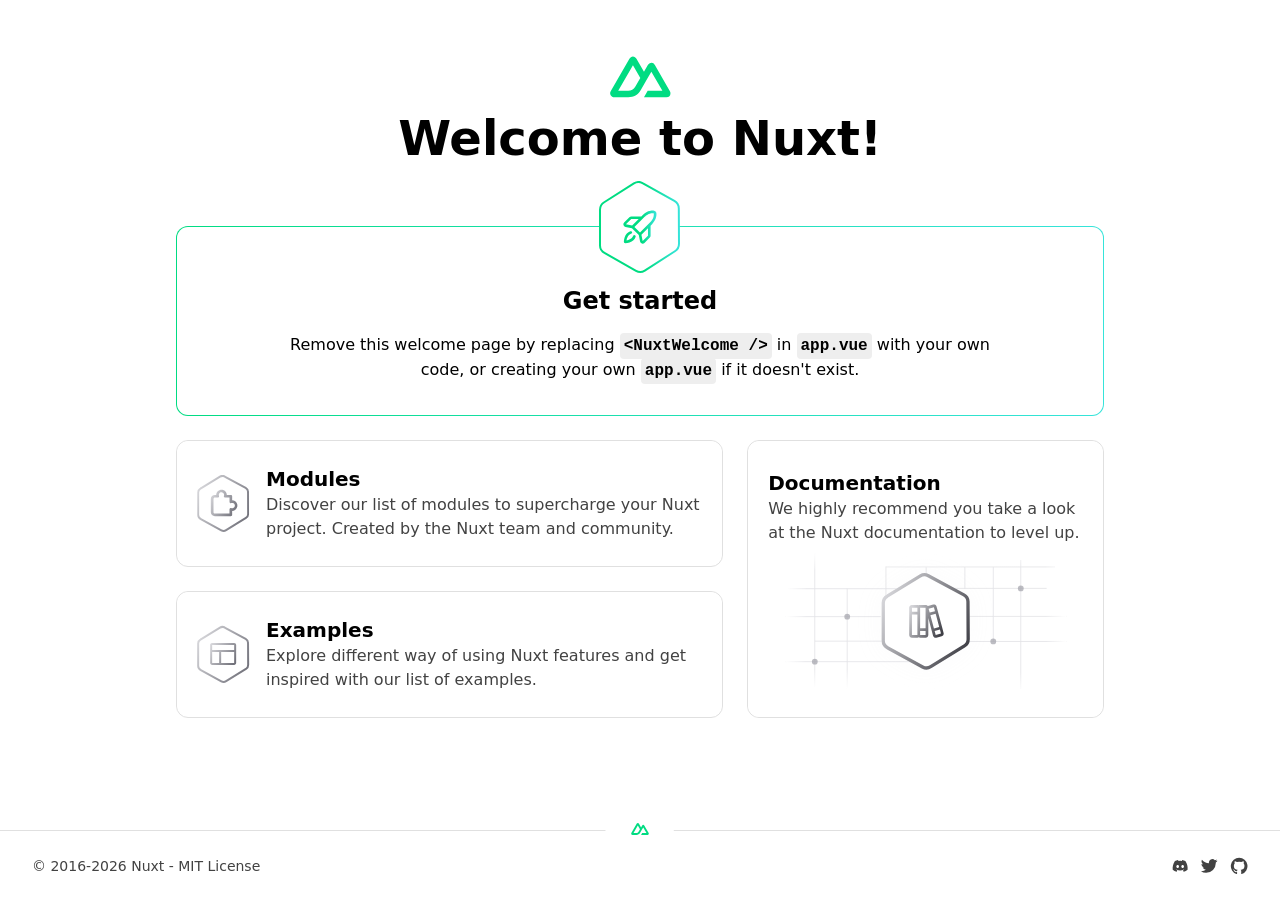
==== index.html @ ea4f560a "Deploy static site branch gh-pages" ====
<!DOCTYPE html><html><head><meta charset="utf-8">
<meta name="viewport" content="width=device-width, initial-scale=1">
<style id="nuxt-ui-colors">@layer base {
  :root {
  --ui-color-primary-50: var(--color-green-50, oklch(98.2% 0.018 155.826));
  --ui-color-primary-100: var(--color-green-100, oklch(96.2% 0.044 156.743));
  --ui-color-primary-200: var(--color-green-200, oklch(92.5% 0.084 155.995));
  --ui-color-primary-300: var(--color-green-300, oklch(87.1% 0.15 154.449));
  --ui-color-primary-400: var(--color-green-400, oklch(79.2% 0.209 151.711));
  --ui-color-primary-500: var(--color-green-500, oklch(72.3% 0.219 149.579));
  --ui-color-primary-600: var(--color-green-600, oklch(62.7% 0.194 149.214));
  --ui-color-primary-700: var(--color-green-700, oklch(52.7% 0.154 150.069));
  --ui-color-primary-800: var(--color-green-800, oklch(44.8% 0.119 151.328));
  --ui-color-primary-900: var(--color-green-900, oklch(39.3% 0.095 152.535));
  --ui-color-primary-950: var(--color-green-950, oklch(26.6% 0.065 152.934));
  --ui-color-secondary-50: var(--color-blue-50, oklch(97% 0.014 254.604));
  --ui-color-secondary-100: var(--color-blue-100, oklch(93.2% 0.032 255.585));
  --ui-color-secondary-200: var(--color-blue-200, oklch(88.2% 0.059 254.128));
  --ui-color-secondary-300: var(--color-blue-300, oklch(80.9% 0.105 251.813));
  --ui-color-secondary-400: var(--color-blue-400, oklch(70.7% 0.165 254.624));
  --ui-color-secondary-500: var(--color-blue-500, oklch(62.3% 0.214 259.815));
  --ui-color-secondary-600: var(--color-blue-600, oklch(54.6% 0.245 262.881));
  --ui-color-secondary-700: var(--color-blue-700, oklch(48.8% 0.243 264.376));
  --ui-color-secondary-800: var(--color-blue-800, oklch(42.4% 0.199 265.638));
  --ui-color-secondary-900: var(--color-blue-900, oklch(37.9% 0.146 265.522));
  --ui-color-secondary-950: var(--color-blue-950, oklch(28.2% 0.091 267.935));
  --ui-color-success-50: var(--color-green-50, oklch(98.2% 0.018 155.826));
  --ui-color-success-100: var(--color-green-100, oklch(96.2% 0.044 156.743));
  --ui-color-success-200: var(--color-green-200, oklch(92.5% 0.084 155.995));
  --ui-color-success-300: var(--color-green-300, oklch(87.1% 0.15 154.449));
  --ui-color-success-400: var(--color-green-400, oklch(79.2% 0.209 151.711));
  --ui-color-success-500: var(--color-green-500, oklch(72.3% 0.219 149.579));
  --ui-color-success-600: var(--color-green-600, oklch(62.7% 0.194 149.214));
  --ui-color-success-700: var(--color-green-700, oklch(52.7% 0.154 150.069));
  --ui-color-success-800: var(--color-green-800, oklch(44.8% 0.119 151.328));
  --ui-color-success-900: var(--color-green-900, oklch(39.3% 0.095 152.535));
  --ui-color-success-950: var(--color-green-950, oklch(26.6% 0.065 152.934));
  --ui-color-info-50: var(--color-blue-50, oklch(97% 0.014 254.604));
  --ui-color-info-100: var(--color-blue-100, oklch(93.2% 0.032 255.585));
  --ui-color-info-200: var(--color-blue-200, oklch(88.2% 0.059 254.128));
  --ui-color-info-300: var(--color-blue-300, oklch(80.9% 0.105 251.813));
  --ui-color-info-400: var(--color-blue-400, oklch(70.7% 0.165 254.624));
  --ui-color-info-500: var(--color-blue-500, oklch(62.3% 0.214 259.815));
  --ui-color-info-600: var(--color-blue-600, oklch(54.6% 0.245 262.881));
  --ui-color-info-700: var(--color-blue-700, oklch(48.8% 0.243 264.376));
  --ui-color-info-800: var(--color-blue-800, oklch(42.4% 0.199 265.638));
  --ui-color-info-900: var(--color-blue-900, oklch(37.9% 0.146 265.522));
  --ui-color-info-950: var(--color-blue-950, oklch(28.2% 0.091 267.935));
  --ui-color-warning-50: var(--color-yellow-50, oklch(98.7% 0.026 102.212));
  --ui-color-warning-100: var(--color-yellow-100, oklch(97.3% 0.071 103.193));
  --ui-color-warning-200: var(--color-yellow-200, oklch(94.5% 0.129 101.54));
  --ui-color-warning-300: var(--color-yellow-300, oklch(90.5% 0.182 98.111));
  --ui-color-warning-400: var(--color-yellow-400, oklch(85.2% 0.199 91.936));
  --ui-color-warning-500: var(--color-yellow-500, oklch(79.5% 0.184 86.047));
  --ui-color-warning-600: var(--color-yellow-600, oklch(68.1% 0.162 75.834));
  --ui-color-warning-700: var(--color-yellow-700, oklch(55.4% 0.135 66.442));
  --ui-color-warning-800: var(--color-yellow-800, oklch(47.6% 0.114 61.907));
  --ui-color-warning-900: var(--color-yellow-900, oklch(42.1% 0.095 57.708));
  --ui-color-warning-950: var(--color-yellow-950, oklch(28.6% 0.066 53.813));
  --ui-color-error-50: var(--color-red-50, oklch(97.1% 0.013 17.38));
  --ui-color-error-100: var(--color-red-100, oklch(93.6% 0.032 17.717));
  --ui-color-error-200: var(--color-red-200, oklch(88.5% 0.062 18.334));
  --ui-color-error-300: var(--color-red-300, oklch(80.8% 0.114 19.571));
  --ui-color-error-400: var(--color-red-400, oklch(70.4% 0.191 22.216));
  --ui-color-error-500: var(--color-red-500, oklch(63.7% 0.237 25.331));
  --ui-color-error-600: var(--color-red-600, oklch(57.7% 0.245 27.325));
  --ui-color-error-700: var(--color-red-700, oklch(50.5% 0.213 27.518));
  --ui-color-error-800: var(--color-red-800, oklch(44.4% 0.177 26.899));
  --ui-color-error-900: var(--color-red-900, oklch(39.6% 0.141 25.723));
  --ui-color-error-950: var(--color-red-950, oklch(25.8% 0.092 26.042));
  --ui-color-neutral-50: var(--color-slate-50, oklch(98.4% 0.003 247.858));
  --ui-color-neutral-100: var(--color-slate-100, oklch(96.8% 0.007 247.896));
  --ui-color-neutral-200: var(--color-slate-200, oklch(92.9% 0.013 255.508));
  --ui-color-neutral-300: var(--color-slate-300, oklch(86.9% 0.022 252.894));
  --ui-color-neutral-400: var(--color-slate-400, oklch(70.4% 0.04 256.788));
  --ui-color-neutral-500: var(--color-slate-500, oklch(55.4% 0.046 257.417));
  --ui-color-neutral-600: var(--color-slate-600, oklch(44.6% 0.043 257.281));
  --ui-color-neutral-700: var(--color-slate-700, oklch(37.2% 0.044 257.287));
  --ui-color-neutral-800: var(--color-slate-800, oklch(27.9% 0.041 260.031));
  --ui-color-neutral-900: var(--color-slate-900, oklch(20.8% 0.042 265.755));
  --ui-color-neutral-950: var(--color-slate-950, oklch(12.9% 0.042 264.695));
  }
  :root, .light {
  --ui-primary: var(--ui-color-primary-500);
  --ui-secondary: var(--ui-color-secondary-500);
  --ui-success: var(--ui-color-success-500);
  --ui-info: var(--ui-color-info-500);
  --ui-warning: var(--ui-color-warning-500);
  --ui-error: var(--ui-color-error-500);
  }
  .dark {
  --ui-primary: var(--ui-color-primary-400);
  --ui-secondary: var(--ui-color-secondary-400);
  --ui-success: var(--ui-color-success-400);
  --ui-info: var(--ui-color-info-400);
  --ui-warning: var(--ui-color-warning-400);
  --ui-error: var(--ui-color-error-400);
  }
}</style>
<title>Welcome to Nuxt!</title>
<style>@property --gradient-angle{syntax:"<angle>";inherits:false;initial-value:180deg}@keyframes gradient-rotate{0%{--gradient-angle:0deg}to{--gradient-angle:360deg}}*,:after,:before{border-color:var(--un-default-border-color,#e5e7eb);border-style:solid;border-width:0;box-sizing:border-box}:after,:before{--un-content:""}html{line-height:1.5;-webkit-text-size-adjust:100%;font-family:ui-sans-serif,system-ui,sans-serif,Apple Color Emoji,Segoe UI Emoji,Segoe UI Symbol,Noto Color Emoji;font-feature-settings:normal;font-variation-settings:normal;-moz-tab-size:4;tab-size:4;-webkit-tap-highlight-color:transparent}body{line-height:inherit;margin:0}h1,h2,h3{font-size:inherit;font-weight:inherit}a{color:inherit;text-decoration:inherit}h1,h2,h3,p,ul{margin:0}ul{list-style:none;padding:0}img,svg{display:block;vertical-align:middle}img{height:auto;max-width:100%}*,:after,:before{--un-rotate:0;--un-rotate-x:0;--un-rotate-y:0;--un-rotate-z:0;--un-scale-x:1;--un-scale-y:1;--un-scale-z:1;--un-skew-x:0;--un-skew-y:0;--un-translate-x:0;--un-translate-y:0;--un-translate-z:0;--un-pan-x: ;--un-pan-y: ;--un-pinch-zoom: ;--un-scroll-snap-strictness:proximity;--un-ordinal: ;--un-slashed-zero: ;--un-numeric-figure: ;--un-numeric-spacing: ;--un-numeric-fraction: ;--un-border-spacing-x:0;--un-border-spacing-y:0;--un-ring-offset-shadow:0 0 transparent;--un-ring-shadow:0 0 transparent;--un-shadow-inset: ;--un-shadow:0 0 transparent;--un-ring-inset: ;--un-ring-offset-width:0px;--un-ring-offset-color:#fff;--un-ring-width:0px;--un-ring-color:rgba(147,197,253,.5);--un-blur: ;--un-brightness: ;--un-contrast: ;--un-drop-shadow: ;--un-grayscale: ;--un-hue-rotate: ;--un-invert: ;--un-saturate: ;--un-sepia: ;--un-backdrop-blur: ;--un-backdrop-brightness: ;--un-backdrop-contrast: ;--un-backdrop-grayscale: ;--un-backdrop-hue-rotate: ;--un-backdrop-invert: ;--un-backdrop-opacity: ;--un-backdrop-saturate: ;--un-backdrop-sepia: }</style>
<style>@media (prefers-color-scheme:light){.get-started-gradient-border[data-v-b7a98a75]{background:linear-gradient(90deg,#fff,#fff),linear-gradient(90deg,#00dc82,#1de0b1,#36e4da)}.gradient-border-modules[data-v-b7a98a75]{background:linear-gradient(var(--gradient-angle),#f7d14c,rgba(247,209,76,.6),hsla(0,0%,100%,.8),#f7d14c)}.gradient-border-examples[data-v-b7a98a75]{background:linear-gradient(var(--gradient-angle),#8deaff,rgba(141,234,255,.6),hsla(0,0%,100%,.8),#8deaff)}.gradient-border-documentation[data-v-b7a98a75]{background:linear-gradient(var(--gradient-angle),#00dc82,rgba(0,220,130,.6),hsla(0,0%,100%,.8),#00dc82)}}@media (prefers-color-scheme:dark){.get-started-gradient-border[data-v-b7a98a75]{background:linear-gradient(90deg,#18181b,#18181b),linear-gradient(90deg,#00dc82,#1de0b1,#36e4da)}.gradient-border-modules[data-v-b7a98a75]{background:linear-gradient(var(--gradient-angle),#f7d14c,#a38108,hsla(0,0%,100%,.3),#a38108)}.gradient-border-examples[data-v-b7a98a75]{background:linear-gradient(var(--gradient-angle),#8deaff,#008aa9,hsla(0,0%,100%,.3),#008aa9)}.gradient-border-documentation[data-v-b7a98a75]{background:linear-gradient(var(--gradient-angle),#00dc82,#003f25,hsla(0,0%,100%,.2),#003f25)}}.get-started-gradient-border[data-v-b7a98a75]{background-clip:padding-box,border-box;background-origin:padding-box,border-box;border-color:transparent;border-radius:12px;border-width:1px}.get-started-gradient-border[data-v-b7a98a75]:hover>:is(.get-started-gradient-left,.get-started-gradient-right){opacity:.2}.get-started-gradient-left[data-v-b7a98a75],.get-started-gradient-right[data-v-b7a98a75]{opacity:0}.gradient-border[data-v-b7a98a75]{border-radius:12px;left:0;opacity:0;position:absolute;top:0;transform:translate(-1px,-1px);width:calc(100% + 2px);z-index:-1}.gradient-border-rect[data-v-b7a98a75]{height:calc(100% + 2px)}@media (min-width:1024px){.gradient-border-rect[data-v-b7a98a75]{height:calc(100% + 1px)}}.gradient-border-square[data-v-b7a98a75]{height:calc(100% + 2px)}.modules-gradient-right[data-v-b7a98a75]{opacity:0}.documentation-container:hover>.gradient-border[data-v-b7a98a75],.examples-container:hover>.gradient-border[data-v-b7a98a75],.modules-container:hover>.gradient-border[data-v-b7a98a75]{animation:gradient-rotate 5s linear 0s infinite reverse;opacity:1;transition:all .3s linear}.examples-container:hover>.examples-gradient-right[data-v-b7a98a75],.modules-container:hover>.modules-gradient-right[data-v-b7a98a75]{opacity:.2}.examples-gradient-right[data-v-b7a98a75]{opacity:0}.documentation-image-color-dark[data-v-b7a98a75],.documentation-image-color-light[data-v-b7a98a75],.examples-image-color-dark[data-v-b7a98a75],.examples-image-color-light[data-v-b7a98a75],.modules-image-color-dark[data-v-b7a98a75],.modules-image-color-light[data-v-b7a98a75]{display:none}@media (prefers-color-scheme:light){.modules-image-light[data-v-b7a98a75]{display:block}.modules-container:hover>a>.modules-image-light[data-v-b7a98a75],.modules-image-dark[data-v-b7a98a75]{display:none}.examples-image-light[data-v-b7a98a75],.modules-container:hover>a>.modules-image-color-light[data-v-b7a98a75]{display:block}.examples-container:hover>a>.examples-image-light[data-v-b7a98a75],.examples-image-dark[data-v-b7a98a75]{display:none}.documentation-image-light[data-v-b7a98a75],.examples-container:hover>a>.examples-image-color-light[data-v-b7a98a75]{display:block}.documentation-container:hover>a>div>.documentation-image-light[data-v-b7a98a75],.documentation-image-dark[data-v-b7a98a75]{display:none}.documentation-container:hover>a>div>.documentation-image-color-light[data-v-b7a98a75]{display:block}}@media (prefers-color-scheme:dark){.modules-image-dark[data-v-b7a98a75]{display:block}.modules-image-light[data-v-b7a98a75]{display:none}.modules-container:hover>a>.modules-image-color-dark[data-v-b7a98a75]{display:block}.modules-container:hover>a>.modules-image-dark[data-v-b7a98a75]{display:none}.examples-image-dark[data-v-b7a98a75]{display:block}.examples-image-light[data-v-b7a98a75]{display:none}.examples-container:hover>a>.examples-image-color-dark[data-v-b7a98a75]{display:block}.examples-container:hover>a>.examples-image-dark[data-v-b7a98a75]{display:none}.documentation-image-dark[data-v-b7a98a75]{display:block}.documentation-image-light[data-v-b7a98a75]{display:none}.documentation-container:hover>a>div>.documentation-image-color-dark[data-v-b7a98a75]{display:block}.documentation-container:hover>a>div>.documentation-image-dark[data-v-b7a98a75]{display:none}}.sr-only[data-v-b7a98a75]{height:1px;margin:-1px;overflow:hidden;padding:0;width:1px;clip:rect(0,0,0,0);border-width:0;white-space:nowrap}.absolute[data-v-b7a98a75],.sr-only[data-v-b7a98a75]{position:absolute}.relative[data-v-b7a98a75]{position:relative}.inset-x-0[data-v-b7a98a75]{left:0;right:0}.inset-y-0[data-v-b7a98a75]{bottom:0;top:0}.-top-\[58px\][data-v-b7a98a75]{top:-58px}.-top-3[data-v-b7a98a75]{top:-.75rem}.left-0[data-v-b7a98a75]{left:0}.right-0[data-v-b7a98a75]{right:0}.z-1[data-v-b7a98a75]{z-index:1}.z-10[data-v-b7a98a75]{z-index:10}.order-last[data-v-b7a98a75]{order:9999}.grid[data-v-b7a98a75]{display:grid}.col-span-2[data-v-b7a98a75]{grid-column:span 2/span 2}.row-span-2[data-v-b7a98a75]{grid-row:span 2/span 2}.grid-cols-2[data-v-b7a98a75]{grid-template-columns:repeat(2,minmax(0,1fr))}.mx-auto[data-v-b7a98a75]{margin-left:auto;margin-right:auto}.mb-2[data-v-b7a98a75]{margin-bottom:.5rem}.hidden[data-v-b7a98a75]{display:none}.h-\[70px\][data-v-b7a98a75]{height:70px}.h-32[data-v-b7a98a75]{height:8rem}.max-w-\[960px\][data-v-b7a98a75]{max-width:960px}.min-h-screen[data-v-b7a98a75]{min-height:100vh}.w-\[20\%\][data-v-b7a98a75]{width:20%}.w-full[data-v-b7a98a75]{width:100%}.flex[data-v-b7a98a75]{display:flex}.flex-1[data-v-b7a98a75]{flex:1 1 0%}.flex-col[data-v-b7a98a75]{flex-direction:column}.flex-col-reverse[data-v-b7a98a75]{flex-direction:column-reverse}.place-content-center[data-v-b7a98a75]{place-content:center}.items-center[data-v-b7a98a75]{align-items:center}.justify-end[data-v-b7a98a75]{justify-content:flex-end}.justify-center[data-v-b7a98a75]{justify-content:center}.gap-3[data-v-b7a98a75]{gap:.75rem}.gap-6[data-v-b7a98a75]{gap:1.5rem}.gap-x-4[data-v-b7a98a75]{-moz-column-gap:1rem;column-gap:1rem}.gap-y-16[data-v-b7a98a75]{row-gap:4rem}.gap-y-2[data-v-b7a98a75]{row-gap:.5rem}.gap-y-4[data-v-b7a98a75]{row-gap:1rem}.border[data-v-b7a98a75]{border-width:1px}.border-t[data-v-b7a98a75]{border-top-width:1px}.border-gray-200[data-v-b7a98a75]{--un-border-opacity:1;border-color:rgb(224 224 224/var(--un-border-opacity))}.hover\:border-transparent[data-v-b7a98a75]:hover{border-color:transparent}.rounded[data-v-b7a98a75]{border-radius:.25rem}.rounded-xl[data-v-b7a98a75]{border-radius:.75rem}.bg-gray-100[data-v-b7a98a75]{--un-bg-opacity:1;background-color:rgb(238 238 238/var(--un-bg-opacity))}.bg-white[data-v-b7a98a75]{--un-bg-opacity:1;background-color:rgb(255 255 255/var(--un-bg-opacity))}.from-blue-400[data-v-b7a98a75]{--un-gradient-from-position:0%;--un-gradient-from:rgb(96 165 250/var(--un-from-opacity,1)) var(--un-gradient-from-position);--un-gradient-to-position:100%;--un-gradient-to:rgba(96,165,250,0) var(--un-gradient-to-position);--un-gradient-stops:var(--un-gradient-from),var(--un-gradient-to)}.from-green-400[data-v-b7a98a75]{--un-gradient-from-position:0%;--un-gradient-from:rgb(55 233 144/var(--un-from-opacity,1)) var(--un-gradient-from-position);--un-gradient-to-position:100%;--un-gradient-to:rgba(55,233,144,0) var(--un-gradient-to-position);--un-gradient-stops:var(--un-gradient-from),var(--un-gradient-to)}.from-yellow-400[data-v-b7a98a75]{--un-gradient-from-position:0%;--un-gradient-from:rgb(250 204 21/var(--un-from-opacity,1)) var(--un-gradient-from-position);--un-gradient-to-position:100%;--un-gradient-to:rgba(250,204,21,0) var(--un-gradient-to-position);--un-gradient-stops:var(--un-gradient-from),var(--un-gradient-to)}.to-transparent[data-v-b7a98a75]{--un-gradient-to-position:100%;--un-gradient-to:transparent var(--un-gradient-to-position)}.bg-gradient-to-l[data-v-b7a98a75]{--un-gradient-shape:to left in oklch;--un-gradient:var(--un-gradient-shape),var(--un-gradient-stops)}.bg-gradient-to-l[data-v-b7a98a75],.bg-gradient-to-r[data-v-b7a98a75]{background-image:linear-gradient(var(--un-gradient))}.bg-gradient-to-r[data-v-b7a98a75]{--un-gradient-shape:to right in oklch;--un-gradient:var(--un-gradient-shape),var(--un-gradient-stops)}.p-1[data-v-b7a98a75]{padding:.25rem}.px-4[data-v-b7a98a75]{padding-left:1rem;padding-right:1rem}.px-5[data-v-b7a98a75]{padding-left:1.25rem;padding-right:1.25rem}.py-14[data-v-b7a98a75]{padding-bottom:3.5rem;padding-top:3.5rem}.py-6[data-v-b7a98a75]{padding-top:1.5rem}.pb-6[data-v-b7a98a75],.py-6[data-v-b7a98a75]{padding-bottom:1.5rem}.pt-\[58px\][data-v-b7a98a75]{padding-top:58px}.text-center[data-v-b7a98a75]{text-align:center}.text-2xl[data-v-b7a98a75]{font-size:1.5rem;line-height:2rem}.text-4xl[data-v-b7a98a75]{font-size:2.25rem;line-height:2.5rem}.text-sm[data-v-b7a98a75]{font-size:.875rem;line-height:1.25rem}.text-xl[data-v-b7a98a75]{font-size:1.25rem;line-height:1.75rem}.text-black[data-v-b7a98a75]{--un-text-opacity:1;color:rgb(0 0 0/var(--un-text-opacity))}.text-gray-700[data-v-b7a98a75]{--un-text-opacity:1;color:rgb(66 66 66/var(--un-text-opacity))}.hover\:text-black[data-v-b7a98a75]:hover{--un-text-opacity:1;color:rgb(0 0 0/var(--un-text-opacity))}.font-bold[data-v-b7a98a75]{font-weight:700}.font-semibold[data-v-b7a98a75]{font-weight:600}.font-mono[data-v-b7a98a75]{font-family:ui-monospace,SFMono-Regular,Menlo,Monaco,Consolas,Liberation Mono,Courier New,monospace}.antialiased[data-v-b7a98a75]{-webkit-font-smoothing:antialiased;-moz-osx-font-smoothing:grayscale}.focus-visible\:ring-2[data-v-b7a98a75]:focus-visible{--un-ring-width:2px;--un-ring-offset-shadow:var(--un-ring-inset) 0 0 0 var(--un-ring-offset-width) var(--un-ring-offset-color);--un-ring-shadow:var(--un-ring-inset) 0 0 0 calc(var(--un-ring-width) + var(--un-ring-offset-width)) var(--un-ring-color);box-shadow:var(--un-ring-offset-shadow),var(--un-ring-shadow),var(--un-shadow)}.transition-opacity[data-v-b7a98a75]{transition-duration:.15s;transition-property:opacity;transition-timing-function:cubic-bezier(.4,0,.2,1)}.duration-300[data-v-b7a98a75]{transition-duration:.3s}@media (prefers-color-scheme:dark){.dark\:block[data-v-b7a98a75]{display:block}.dark\:hidden[data-v-b7a98a75]{display:none}.dark\:border-gray-900[data-v-b7a98a75]{--un-border-opacity:1;border-color:rgb(24 24 27/var(--un-border-opacity))}.dark\:border-transparent[data-v-b7a98a75]{border-color:transparent}.dark\:border-none[data-v-b7a98a75]{border-style:none}.dark\:bg-black[data-v-b7a98a75]{--un-bg-opacity:1;background-color:rgb(0 0 0/var(--un-bg-opacity))}.dark\:bg-gray-900[data-v-b7a98a75]{--un-bg-opacity:1;background-color:rgb(24 24 27/var(--un-bg-opacity))}.dark\:bg-white\/10[data-v-b7a98a75]{background-color:#ffffff1a}.dark\:text-gray-300[data-v-b7a98a75]{--un-text-opacity:1;color:rgb(189 189 189/var(--un-text-opacity))}.dark\:hover\:text-white[data-v-b7a98a75]:hover,.dark\:text-white[data-v-b7a98a75]{--un-text-opacity:1;color:rgb(255 255 255/var(--un-text-opacity))}}@media (min-width:640px){.sm\:col-span-1[data-v-b7a98a75]{grid-column:span 1/span 1}.sm\:h-34[data-v-b7a98a75]{height:8.5rem}.sm\:min-h-\[220px\][data-v-b7a98a75]{min-height:220px}.sm\:flex-row[data-v-b7a98a75]{flex-direction:row}.sm\:justify-between[data-v-b7a98a75]{justify-content:space-between}.sm\:px-28[data-v-b7a98a75]{padding-left:7rem;padding-right:7rem}.sm\:px-6[data-v-b7a98a75]{padding-left:1.5rem;padding-right:1.5rem}.sm\:text-5xl[data-v-b7a98a75]{font-size:3rem;line-height:1}.sm\:text-base[data-v-b7a98a75]{font-size:1rem;line-height:1.5rem}}@media (min-width:768px){.md\:min-h-\[180px\][data-v-b7a98a75]{min-height:180px}}@media (min-width:1024px){.lg\:order-none[data-v-b7a98a75]{order:0}.lg\:col-span-10[data-v-b7a98a75]{grid-column:span 10/span 10}.lg\:col-span-4[data-v-b7a98a75]{grid-column:span 4/span 4}.lg\:col-span-6[data-v-b7a98a75]{grid-column:span 6/span 6}.lg\:grid-cols-10[data-v-b7a98a75]{grid-template-columns:repeat(10,minmax(0,1fr))}.lg\:min-h-min[data-v-b7a98a75]{min-height:-moz-min-content;min-height:min-content}.lg\:flex-col[data-v-b7a98a75]{flex-direction:column}.lg\:px-8[data-v-b7a98a75]{padding-left:2rem;padding-right:2rem}.lg\:py-7[data-v-b7a98a75]{padding-bottom:1.75rem;padding-top:1.75rem}}</style>
<link rel="stylesheet" href="/_nuxt/entry.BmwB1ty4.css" crossorigin>
<link rel="preload" as="fetch" crossorigin="anonymous" href="/_payload.json?6a233afe-b564-4286-8dce-2de76c3757eb">
<link rel="modulepreload" as="script" crossorigin href="/_nuxt/C5SBv69r.js">
<link rel="preload" as="fetch" fetchpriority="low" crossorigin="anonymous" href="/_nuxt/builds/meta/6a233afe-b564-4286-8dce-2de76c3757eb.json">
<link rel="prefetch" as="script" crossorigin href="/_nuxt/22pEBKj5.js">
<link rel="prefetch" as="script" crossorigin href="/_nuxt/B32kK3vH.js">
<script>!function(){const e=document.createElement("link").relList;if(!(e&&e.supports&&e.supports("modulepreload"))){for(const e of document.querySelectorAll('link[rel="modulepreload"]'))r(e);new MutationObserver((e=>{for(const o of e)if("childList"===o.type)for(const e of o.addedNodes)"LINK"===e.tagName&&"modulepreload"===e.rel&&r(e)})).observe(document,{childList:!0,subtree:!0})}function r(e){if(e.ep)return;e.ep=!0;const r=function(e){const r={};return e.integrity&&(r.integrity=e.integrity),e.referrerPolicy&&(r.referrerPolicy=e.referrerPolicy),"use-credentials"===e.crossOrigin?r.credentials="include":"anonymous"===e.crossOrigin?r.credentials="omit":r.credentials="same-origin",r}(e);fetch(e.href,r)}}();</script>
<script type="module" src="/_nuxt/C5SBv69r.js" crossorigin></script><script>"use strict";(()=>{const t=window,e=document.documentElement,c=["dark","light"],n=getStorageValue("localStorage","nuxt-color-mode")||"system";let i=n==="system"?u():n;const r=e.getAttribute("data-color-mode-forced");r&&(i=r),l(i),t["__NUXT_COLOR_MODE__"]={preference:n,value:i,getColorScheme:u,addColorScheme:l,removeColorScheme:d};function l(o){const s=""+o+"",a="";e.classList?e.classList.add(s):e.className+=" "+s,a&&e.setAttribute("data-"+a,o)}function d(o){const s=""+o+"",a="";e.classList?e.classList.remove(s):e.className=e.className.replace(new RegExp(s,"g"),""),a&&e.removeAttribute("data-"+a)}function f(o){return t.matchMedia("(prefers-color-scheme"+o+")")}function u(){if(t.matchMedia&&f("").media!=="not all"){for(const o of c)if(f(":"+o).matches)return o}return"light"}})();function getStorageValue(t,e){switch(t){case"localStorage":return window.localStorage.getItem(e);case"sessionStorage":return window.sessionStorage.getItem(e);case"cookie":return getCookie(e);default:return null}}function getCookie(t){const c=("; "+window.document.cookie).split("; "+t+"=");if(c.length===2)return c.pop()?.split(";").shift()}</script></head><body><div id="__nuxt" class="isolate"><div><div></div><div class="antialiased bg-white dark:bg-black dark:text-white flex flex-col items-center justify-center min-h-screen place-content-center sm:text-base text-black text-sm" data-v-b7a98a75><div class="flex flex-1 flex-col gap-y-16 py-14" data-v-b7a98a75><div class="flex flex-col gap-y-4 items-center justify-center" data-v-b7a98a75><a href="https://nuxt.com" target="_blank" aria-label="Nuxt" data-v-b7a98a75><svg xmlns="http://www.w3.org/2000/svg" width="61" height="42" fill="none" data-v-b7a98a75><path fill="#00DC82" d="M33.987 41.221h22.425a4.054 4.054 0 0 0 4.057-4.06 4.06 4.06 0 0 0-.545-2.03l-15.06-26.1a4.057 4.057 0 0 0-5.541-1.486 4.06 4.06 0 0 0-1.485 1.486l-3.851 6.678-7.529-13.058a4.06 4.06 0 0 0-7.028 0L.69 35.13a4.06 4.06 0 0 0 3.511 6.09h14.077c5.577 0 9.69-2.451 12.52-7.233L37.67 22.08l3.68-6.372 11.046 19.14H37.67zm-15.939-6.378-9.823-.003L22.95 9.322l7.348 12.76-4.92 8.527c-1.88 3.103-4.014 4.234-7.33 4.234" data-v-b7a98a75></path></svg></a><h1 class="dark:text-white font-semibold sm:text-5xl text-4xl text-black text-center" data-v-b7a98a75>Welcome to Nuxt!</h1></div><div class="gap-6 grid grid-cols-2 lg:grid-cols-10 max-w-[960px] px-4" data-v-b7a98a75><div class="col-span-2 get-started-gradient-border lg:col-span-10 relative" data-v-b7a98a75><div class="absolute bg-gradient-to-r duration-300 from-green-400 get-started-gradient-left inset-y-0 left-0 rounded-xl to-transparent transition-opacity w-[20%] z-1" data-v-b7a98a75></div><div class="absolute bg-gradient-to-l duration-300 from-blue-400 get-started-gradient-right inset-y-0 right-0 rounded-xl to-transparent transition-opacity w-[20%] z-1" data-v-b7a98a75></div><div class="-top-[58px] absolute flex inset-x-0 justify-center w-full" data-v-b7a98a75><img alt src="data:image/svg+xml;charset=utf-8,%3Csvg%20xmlns%3D%22http%3A%2F%2Fwww.w3.org%2F2000%2Fsvg%22%20width%3D%22105%22%20height%3D%22116%22%20fill%3D%22none%22%3E%3Cg%20filter%3D%22url(%23a)%22%20shape-rendering%3D%22geometricPrecision%22%3E%3Cpath%20fill%3D%22%2318181B%22%20d%3D%22M17.203%2033.223%2046.9%2014.286a8.416%208.416%200%200%201%208.64-.18L87.38%2031.97c2.68%201.527%204.365%204.409%204.428%207.571l.191%2034.944c.063%203.151-1.491%206.104-4.091%207.776l-30.143%2019.383a8.417%208.417%200%200%201-8.75.251l-31.126-17.73C15.135%2082.595%2012.98%2079.6%2013%2076.35V40.828c.02-3.111%201.614-5.994%204.203-7.605Z%22%2F%3E%3Cpath%20stroke%3D%22url(%23b)%22%20stroke-width%3D%222%22%20d%3D%22M46.9%2014.286%2017.202%2033.223c-2.59%201.61-4.183%204.494-4.203%207.605V76.35m33.9-62.064a8.416%208.416%200%200%201%208.64-.18m-8.64.18a8.435%208.435%200%200%201%208.64-.18M13%2076.35c-.02%203.25%202.135%206.246%204.888%207.814M13%2076.35c-.02%203.233%202.136%206.247%204.888%207.814m0%200%2031.126%2017.731m0%200a8.417%208.417%200%200%200%208.75-.251m-8.75.251a8.438%208.438%200%200%200%208.75-.251m0%200%2030.143-19.383m0%200c2.598-1.67%204.154-4.627%204.091-7.776m-4.091%207.776c2.6-1.672%204.154-4.625%204.091-7.776m0%200-.19-34.944m0%200c-.064-3.162-1.75-6.044-4.43-7.571m4.43%207.571c-.063-3.147-1.75-6.045-4.43-7.571m0%200L55.54%2014.105%22%2F%3E%3C%2Fg%3E%3Cpath%20fill%3D%22url(%23c)%22%20d%3D%22M48.669%2067.696c-.886%202.69-3.02%204.659-6.153%205.709-1.41.465-2.88.72-4.364.755a1.313%201.313%200%200%201-1.312-1.313c.035-1.484.29-2.954.754-4.364%201.05-3.133%203.02-5.266%205.71-6.152a1.312%201.312%200%201%201%20.836%202.477c-3.232%201.083-4.232%204.577-4.544%206.595%202.018-.311%205.512-1.312%206.595-4.544a1.313%201.313%200%200%201%202.477.837Zm16.39-12.486-1.46%201.477v10.057a2.657%202.657%200%200%201-.772%201.854l-5.316%205.3a2.559%202.559%200%200%201-1.853.77%202.413%202.413%200%200%201-.755-.115%202.624%202.624%200%200%201-1.821-2.001l-1.296-6.48-6.858-6.858-6.48-1.297a2.625%202.625%200%200%201-2.002-1.82%202.609%202.609%200%200%201%20.656-2.61l5.3-5.315a2.658%202.658%200%200%201%201.853-.771h10.057l1.477-1.46c4.692-4.692%209.499-4.561%2011.353-4.282a2.576%202.576%200%200%201%202.198%202.198c.28%201.854.41%206.661-4.282%2011.353Zm-26.103.132%206.185%201.23%206.546-6.546h-7.432l-5.299%205.316Zm8.482%202.657L53%2063.561l10.205-10.205c1.28-1.28%204.2-4.724%203.543-9.105-4.38-.656-7.826%202.264-9.105%203.544L47.438%2057.999Zm13.535%201.313-6.546%206.546%201.23%206.185%205.316-5.299v-7.432Z%22%20shape-rendering%3D%22geometricPrecision%22%2F%3E%3Cdefs%3E%3ClinearGradient%20id%3D%22b%22%20x1%3D%2257.994%22%20x2%3D%2292%22%20y1%3D%2258%22%20y2%3D%2258%22%20gradientUnits%3D%22userSpaceOnUse%22%3E%3Cstop%20stop-color%3D%22%2300DC82%22%2F%3E%3Cstop%20offset%3D%22.5%22%20stop-color%3D%22%231DE0B1%22%2F%3E%3Cstop%20offset%3D%221%22%20stop-color%3D%22%2336E4DA%22%2F%3E%3C%2FlinearGradient%3E%3ClinearGradient%20id%3D%22c%22%20x1%3D%2255.197%22%20x2%3D%2269.453%22%20y1%3D%2258.107%22%20y2%3D%2258.107%22%20gradientUnits%3D%22userSpaceOnUse%22%3E%3Cstop%20stop-color%3D%22%2300DC82%22%2F%3E%3Cstop%20offset%3D%22.5%22%20stop-color%3D%22%231DE0B1%22%2F%3E%3Cstop%20offset%3D%221%22%20stop-color%3D%22%2336E4DA%22%2F%3E%3C%2FlinearGradient%3E%3Cfilter%20id%3D%22a%22%20width%3D%22104.897%22%20height%3D%22115.897%22%20x%3D%22.052%22%20y%3D%22.052%22%20color-interpolation-filters%3D%22sRGB%22%20filterUnits%3D%22userSpaceOnUse%22%3E%3CfeFlood%20flood-opacity%3D%220%22%20result%3D%22BackgroundImageFix%22%2F%3E%3CfeColorMatrix%20in%3D%22SourceAlpha%22%20result%3D%22hardAlpha%22%20values%3D%220%200%200%200%200%200%200%200%200%200%200%200%200%200%200%200%200%200%20127%200%22%2F%3E%3CfeOffset%2F%3E%3CfeGaussianBlur%20stdDeviation%3D%225.974%22%2F%3E%3CfeComposite%20in2%3D%22hardAlpha%22%20operator%3D%22out%22%2F%3E%3CfeColorMatrix%20values%3D%220%200%200%200%201%200%200%200%200%201%200%200%200%200%201%200%200%200%200.07%200%22%2F%3E%3CfeBlend%20in2%3D%22BackgroundImageFix%22%20result%3D%22effect1_dropShadow_2724_4091%22%2F%3E%3CfeBlend%20in%3D%22SourceGraphic%22%20in2%3D%22effect1_dropShadow_2724_4091%22%20result%3D%22shape%22%2F%3E%3C%2Ffilter%3E%3C%2Fdefs%3E%3C%2Fsvg%3E%0A" class="dark:block hidden" data-v-b7a98a75> <img alt src="data:image/svg+xml;charset=utf-8,%3Csvg%20xmlns%3D%22http%3A%2F%2Fwww.w3.org%2F2000%2Fsvg%22%20width%3D%22105%22%20height%3D%22116%22%20fill%3D%22none%22%3E%3Cg%20filter%3D%22url(%23a)%22%3E%3Cpath%20fill%3D%22%23fff%22%20d%3D%22M17.203%2033.223%2046.9%2014.286a8.416%208.416%200%200%201%208.64-.18L87.38%2031.97c2.68%201.527%204.365%204.409%204.428%207.571l.191%2034.944c.063%203.151-1.491%206.104-4.091%207.776l-30.143%2019.383a8.417%208.417%200%200%201-8.75.251l-31.126-17.73C15.135%2082.595%2012.98%2079.6%2013%2076.35V40.828c.02-3.111%201.614-5.994%204.203-7.605Z%22%2F%3E%3Cpath%20stroke%3D%22url(%23b)%22%20stroke-width%3D%222%22%20d%3D%22M46.9%2014.286%2017.202%2033.223c-2.59%201.61-4.183%204.494-4.203%207.605V76.35m33.9-62.064a8.416%208.416%200%200%201%208.64-.18m-8.64.18a8.435%208.435%200%200%201%208.64-.18M13%2076.35c-.02%203.25%202.135%206.246%204.888%207.814M13%2076.35c-.02%203.233%202.136%206.247%204.888%207.814m0%200%2031.126%2017.731m0%200a8.417%208.417%200%200%200%208.75-.251m-8.75.251a8.438%208.438%200%200%200%208.75-.251m0%200%2030.143-19.383m0%200c2.598-1.67%204.154-4.627%204.091-7.776m-4.091%207.776c2.6-1.672%204.154-4.625%204.091-7.776m0%200-.19-34.944m0%200c-.064-3.162-1.75-6.044-4.43-7.571m4.43%207.571c-.063-3.147-1.75-6.045-4.43-7.571m0%200L55.54%2014.105%22%2F%3E%3C%2Fg%3E%3Cpath%20fill%3D%22%23fff%22%20d%3D%22M32%2037h42v42H32z%22%2F%3E%3Cpath%20fill%3D%22url(%23c)%22%20d%3D%22M48.669%2067.697c-.886%202.69-3.02%204.659-6.153%205.709-1.41.465-2.88.72-4.364.755a1.313%201.313%200%200%201-1.312-1.313c.035-1.484.29-2.954.754-4.364%201.05-3.134%203.02-5.266%205.71-6.152a1.314%201.314%200%201%201%20.836%202.477c-3.232%201.083-4.232%204.577-4.544%206.595%202.018-.311%205.512-1.312%206.595-4.544a1.313%201.313%200%200%201%202.477.837Zm16.39-12.486-1.46%201.477v10.057a2.657%202.657%200%200%201-.772%201.854l-5.316%205.3a2.559%202.559%200%200%201-1.853.77%202.413%202.413%200%200%201-.755-.115%202.626%202.626%200%200%201-1.821-2.001l-1.296-6.48-6.858-6.858-6.48-1.297a2.625%202.625%200%200%201-2.002-1.82%202.609%202.609%200%200%201%20.656-2.61l5.3-5.315a2.658%202.658%200%200%201%201.853-.771h10.057l1.477-1.46c4.692-4.692%209.499-4.561%2011.353-4.282a2.576%202.576%200%200%201%202.198%202.198c.28%201.854.41%206.661-4.282%2011.353Zm-26.103.132%206.185%201.23%206.546-6.546h-7.432l-5.299%205.316ZM47.438%2058%2053%2063.562l10.205-10.204c1.28-1.28%204.2-4.725%203.543-9.106-4.38-.656-7.826%202.264-9.105%203.544L47.438%2058Zm13.535%201.313-6.546%206.546%201.23%206.185%205.316-5.299v-7.432Z%22%2F%3E%3Cdefs%3E%3ClinearGradient%20id%3D%22b%22%20x1%3D%2257.994%22%20x2%3D%2292%22%20y1%3D%2258%22%20y2%3D%2258%22%20gradientUnits%3D%22userSpaceOnUse%22%3E%3Cstop%20stop-color%3D%22%2300DC82%22%2F%3E%3Cstop%20offset%3D%22.5%22%20stop-color%3D%22%231DE0B1%22%2F%3E%3Cstop%20offset%3D%221%22%20stop-color%3D%22%2336E4DA%22%2F%3E%3C%2FlinearGradient%3E%3ClinearGradient%20id%3D%22c%22%20x1%3D%2255.197%22%20x2%3D%2269.453%22%20y1%3D%2258.108%22%20y2%3D%2258.108%22%20gradientUnits%3D%22userSpaceOnUse%22%3E%3Cstop%20stop-color%3D%22%2300DC82%22%2F%3E%3Cstop%20offset%3D%22.5%22%20stop-color%3D%22%231DE0B1%22%2F%3E%3Cstop%20offset%3D%221%22%20stop-color%3D%22%2336E4DA%22%2F%3E%3C%2FlinearGradient%3E%3Cfilter%20id%3D%22a%22%20width%3D%22104.897%22%20height%3D%22115.897%22%20x%3D%22.052%22%20y%3D%22.052%22%20color-interpolation-filters%3D%22sRGB%22%20filterUnits%3D%22userSpaceOnUse%22%3E%3CfeFlood%20flood-opacity%3D%220%22%20result%3D%22BackgroundImageFix%22%2F%3E%3CfeColorMatrix%20in%3D%22SourceAlpha%22%20result%3D%22hardAlpha%22%20values%3D%220%200%200%200%200%200%200%200%200%200%200%200%200%200%200%200%200%200%20127%200%22%2F%3E%3CfeOffset%2F%3E%3CfeGaussianBlur%20stdDeviation%3D%225.974%22%2F%3E%3CfeComposite%20in2%3D%22hardAlpha%22%20operator%3D%22out%22%2F%3E%3CfeColorMatrix%20values%3D%220%200%200%200%201%200%200%200%200%201%200%200%200%200%201%200%200%200%200.07%200%22%2F%3E%3CfeBlend%20in2%3D%22BackgroundImageFix%22%20result%3D%22effect1_dropShadow_2726_4054%22%2F%3E%3CfeBlend%20in%3D%22SourceGraphic%22%20in2%3D%22effect1_dropShadow_2726_4054%22%20result%3D%22shape%22%2F%3E%3C%2Ffilter%3E%3C%2Fdefs%3E%3C%2Fsvg%3E%0A" class="dark:hidden" data-v-b7a98a75></div><div class="flex flex-col gap-y-4 items-center pb-6 pt-[58px] px-4 rounded-xl sm:px-28 z-10" data-v-b7a98a75><h2 class="dark:text-white font-semibold text-2xl text-black" data-v-b7a98a75>Get started</h2><p class="mb-2 text-center" data-v-b7a98a75>Remove this welcome page by replacing <a class="bg-gray-100 dark:bg-white/10 font-bold font-mono p-1 rounded" data-v-b7a98a75>&lt;NuxtWelcome /&gt;</a> in <a href="https://nuxt.com/docs/guide/directory-structure/app" target="_blank" rel="noopener" class="bg-gray-100 dark:bg-white/10 font-bold font-mono p-1 rounded" data-v-b7a98a75>app.vue</a> with your own code, or creating your own <span class="bg-gray-100 dark:bg-white/10 font-bold font-mono p-1 rounded" data-v-b7a98a75>app.vue</span> if it doesn&#39;t exist.</p></div></div><div class="border border-gray-200 col-span-2 dark:border-transparent dark:text-white hover:border-transparent items-center justify-center lg:col-span-6 lg:min-h-min md:min-h-[180px] modules-container relative rounded-xl sm:col-span-1 sm:min-h-[220px] text-black" data-v-b7a98a75><div class="gradient-border gradient-border-modules gradient-border-rect" data-v-b7a98a75></div><div class="absolute bg-gradient-to-l duration-300 from-yellow-400 inset-y-0 modules-gradient-right right-0 rounded-xl to-transparent transition-opacity w-[20%] z-1" data-v-b7a98a75></div><a href="https://nuxt.com/modules" target="_blank" class="bg-white dark:bg-gray-900 dark:border-none flex gap-x-4 items-center justify-center lg:min-h-min md:min-h-[180px] px-5 py-6 rounded-xl sm:min-h-[220px]" data-v-b7a98a75><img src="data:image/svg+xml;charset=utf-8,%3Csvg%20width%3D%2253%22%20height%3D%2258%22%20viewBox%3D%220%200%2053%2058%22%20fill%3D%22none%22%20xmlns%3D%22http%3A%2F%2Fwww.w3.org%2F2000%2Fsvg%22%3E%0A%3Cg%20clip-path%3D%22url(%23clip0_2613_3853)%22%3E%0A%3Cpath%20d%3D%22M51.1519%2039.8821C51.154%2039.9844%2051.1527%2040.0863%2051.148%2040.1877C51.0782%2041.7091%2050.2566%2043.1165%2048.9325%2043.9357L29.0918%2056.2117C27.6504%2057.1035%2025.8212%2057.1564%2024.3387%2056.3439L3.85107%2045.1148C2.27157%2044.2491%201.14238%2042.6366%201.15291%2041.0494L1.15293%2041.0427L1.153%2018.552C1.15301%2018.5509%201.15302%2018.5499%201.15302%2018.5488C1.16485%2016.9324%202.02611%2015.4289%203.43319%2014.5869L3.43322%2014.587L3.44269%2014.5812L22.9844%202.59084C24.4169%201.73583%2026.2139%201.69824%2027.6729%202.49791L27.6729%202.49792L27.6784%202.50094L48.6303%2013.8121C48.6313%2013.8126%2048.6322%2013.8131%2048.6331%2013.8136C50.0797%2014.6078%2050.9898%2016.1132%2051.026%2017.7438L51.1517%2039.8672L51.1517%2039.8746L51.1519%2039.8821Z%22%20fill%3D%22white%22%20stroke%3D%22url(%23paint0_linear_2613_3853)%22%20stroke-width%3D%222%22%2F%3E%0A%3Cpath%20d%3D%22M33.8193%2042.2552H17.8193C16.7585%2042.2552%2015.7411%2041.8337%2014.9909%2041.0836C14.2408%2040.3334%2013.8193%2039.316%2013.8193%2038.2552V24.9218C13.8193%2023.861%2014.2408%2022.8435%2014.9909%2022.0934C15.7411%2021.3433%2016.7585%2020.9218%2017.8193%2020.9218H19.1527C19.1751%2019.792%2019.5558%2018.6985%2020.2399%2017.7991C20.924%2016.8996%2021.8761%2016.2407%2022.9589%2015.9173C24.0416%2015.594%2025.1992%2015.6229%2026.2644%2016C27.3297%2016.377%2028.2477%2017.0827%2028.886%2018.0152C29.4839%2018.8674%2029.8094%2019.8808%2029.8193%2020.9218H33.8193C34.173%2020.9218%2034.5121%2021.0623%2034.7621%2021.3124C35.0122%2021.5624%2035.1527%2021.9015%2035.1527%2022.2552V26.2552C36.2825%2026.2776%2037.376%2026.6583%2038.2754%2027.3424C39.1749%2028.0265%2039.8338%2028.9786%2040.1572%2030.0613C40.4805%2031.1441%2040.4516%2032.3016%2040.0745%2033.3669C39.6975%2034.4322%2038.9918%2035.3502%2038.0593%2035.9885C37.2071%2036.5864%2036.1937%2036.9118%2035.1527%2036.9218V36.9218V40.9218C35.1527%2041.2755%2035.0122%2041.6146%2034.7621%2041.8646C34.5121%2042.1147%2034.173%2042.2552%2033.8193%2042.2552ZM17.8193%2023.5885C17.4657%2023.5885%2017.1266%2023.729%2016.8765%2023.979C16.6265%2024.2291%2016.486%2024.5682%2016.486%2024.9218V38.2552C16.486%2038.6088%2016.6265%2038.9479%2016.8765%2039.198C17.1266%2039.448%2017.4657%2039.5885%2017.8193%2039.5885H32.486V35.3485C32.4849%2035.1347%2032.5351%2034.9238%2032.6326%2034.7335C32.7301%2034.5432%2032.8718%2034.3792%2033.046%2034.2552C33.2196%2034.1313%2033.4204%2034.051%2033.6316%2034.0208C33.8427%2033.9907%2034.058%2034.0116%2034.2593%2034.0818C34.6393%2034.2368%2035.0532%2034.2901%2035.46%2034.2363C35.8669%2034.1825%2036.2527%2034.0236%2036.5793%2033.7752C36.9045%2033.5769%2037.1834%2033.3113%2037.3973%2032.9962C37.6111%2032.6811%2037.7551%2032.3239%2037.8193%2031.9485C37.8708%2031.5699%2037.8402%2031.1847%2037.7298%2030.8189C37.6194%2030.4532%2037.4317%2030.1154%2037.1793%2029.8285C36.8381%2029.414%2036.3734%2029.1193%2035.8529%2028.9874C35.3325%2028.8555%2034.7835%2028.8932%2034.286%2029.0952C34.0846%2029.1654%2033.8694%2029.1863%2033.6582%2029.1562C33.4471%2029.126%2033.2463%2029.0457%2033.0727%2028.9218C32.8985%2028.7978%2032.7567%2028.6338%2032.6593%2028.4435C32.5618%2028.2532%2032.5115%2028.0423%2032.5127%2027.8285V23.5885H28.246C28.0269%2023.6009%2027.8081%2023.559%2027.609%2023.4666C27.4099%2023.3742%2027.2368%2023.234%2027.1049%2023.0586C26.973%2022.8832%2026.8864%2022.6779%2026.8529%2022.461C26.8194%2022.2441%2026.8399%2022.0222%2026.9127%2021.8152C27.0677%2021.4352%2027.1209%2021.0213%2027.0671%2020.6145C27.0134%2020.2076%2026.8544%2019.8218%2026.606%2019.4952C26.4091%2019.1607%2026.1395%2018.8749%2025.8172%2018.6588C25.4948%2018.4427%2025.128%2018.3019%2024.7438%2018.2468C24.3597%2018.1917%2023.9681%2018.2238%2023.598%2018.3407C23.2279%2018.4575%2022.8889%2018.6561%2022.606%2018.9218C22.3433%2019.1824%2022.1377%2019.4948%2022.0023%2019.8391C21.8668%2020.1834%2021.8045%2020.5521%2021.8193%2020.9218C21.8224%2021.2277%2021.8812%2021.5304%2021.9927%2021.8152C22.0632%2022.0168%2022.0842%2022.2324%2022.054%2022.4438C22.0237%2022.6553%2021.9432%2022.8564%2021.819%2023.0302C21.6949%2023.204%2021.5308%2023.3454%2021.3406%2023.4426C21.1504%2023.5397%2020.9396%2023.5898%2020.726%2023.5885H17.8193Z%22%20fill%3D%22url(%23paint1_linear_2613_3853)%22%2F%3E%0A%3C%2Fg%3E%0A%3Cdefs%3E%0A%3ClinearGradient%20id%3D%22paint0_linear_2613_3853%22%20x1%3D%220.662695%22%20y1%3D%2218.4025%22%20x2%3D%2251.7209%22%20y2%3D%2244.2212%22%20gradientUnits%3D%22userSpaceOnUse%22%3E%0A%3Cstop%20stop-color%3D%22%23F7D14C%22%2F%3E%0A%3Cstop%20offset%3D%221%22%20stop-color%3D%22%23A38108%22%2F%3E%0A%3C%2FlinearGradient%3E%0A%3ClinearGradient%20id%3D%22paint1_linear_2613_3853%22%20x1%3D%2213.7453%22%20y1%3D%2221.3705%22%20x2%3D%2240.3876%22%20y2%3D%2235.7024%22%20gradientUnits%3D%22userSpaceOnUse%22%3E%0A%3Cstop%20stop-color%3D%22%23F7D14C%22%2F%3E%0A%3Cstop%20offset%3D%221%22%20stop-color%3D%22%23A38108%22%2F%3E%0A%3C%2FlinearGradient%3E%0A%3CclipPath%20id%3D%22clip0_2613_3853%22%3E%0A%3Crect%20width%3D%2252%22%20height%3D%2257%22%20fill%3D%22white%22%20transform%3D%22translate(0.152832%200.920898)%22%2F%3E%0A%3C%2FclipPath%3E%0A%3C%2Fdefs%3E%0A%3C%2Fsvg%3E%0A" alt="modules icon" class="modules-image-color-light" data-v-b7a98a75> <img src="data:image/svg+xml;charset=utf-8,%3Csvg%20width%3D%2253%22%20height%3D%2258%22%20viewBox%3D%220%200%2053%2058%22%20fill%3D%22none%22%20xmlns%3D%22http%3A%2F%2Fwww.w3.org%2F2000%2Fsvg%22%3E%0A%3Cpath%20d%3D%22M3.43319%2014.5869L3.43322%2014.587L3.44269%2014.5812L22.9844%202.59084C24.4246%201.73116%2026.2124%201.69742%2027.6729%202.49791L27.6729%202.49792L27.6784%202.50094L48.6303%2013.8121C48.6313%2013.8126%2048.6322%2013.8131%2048.6331%2013.8137C50.0812%2014.6086%2050.9896%2016.1043%2051.026%2017.7437L51.1517%2039.8672L51.1517%2039.8746L51.1519%2039.8821C51.1856%2041.5204%2050.346%2043.0611%2048.9325%2043.9357L29.0918%2056.2117C27.6424%2057.1085%2025.8227%2057.1572%2024.3387%2056.3439L3.85107%2045.1148C2.26984%2044.2481%201.14232%2042.646%201.15293%2041.0494V41.0427L1.153%2018.552C1.15301%2018.5509%201.15302%2018.5499%201.15302%2018.5488C1.16485%2016.9324%202.02611%2015.4289%203.43319%2014.5869Z%22%20fill%3D%22%2318181B%22%20stroke%3D%22url(%23paint0_linear_2595_7337)%22%20stroke-width%3D%222%22%2F%3E%0A%3Cpath%20d%3D%22M33.8193%2042.2542H17.8193C16.7585%2042.2542%2015.7411%2041.8328%2014.9909%2041.0826C14.2408%2040.3325%2013.8193%2039.3151%2013.8193%2038.2542V24.9209C13.8193%2023.86%2014.2408%2022.8426%2014.9909%2022.0924C15.7411%2021.3423%2016.7585%2020.9209%2017.8193%2020.9209H19.1527C19.1751%2019.791%2019.5558%2018.6975%2020.2399%2017.7981C20.924%2016.8986%2021.8761%2016.2397%2022.9589%2015.9164C24.0416%2015.593%2025.1992%2015.6219%2026.2644%2015.999C27.3297%2016.376%2028.2477%2017.0817%2028.886%2018.0142C29.4839%2018.8664%2029.8094%2019.8799%2029.8193%2020.9209H33.8193C34.173%2020.9209%2034.5121%2021.0613%2034.7621%2021.3114C35.0122%2021.5614%2035.1527%2021.9006%2035.1527%2022.2542V26.2542C36.2825%2026.2766%2037.376%2026.6573%2038.2754%2027.3414C39.1749%2028.0255%2039.8338%2028.9776%2040.1572%2030.0604C40.4805%2031.1432%2040.4516%2032.3007%2040.0745%2033.366C39.6975%2034.4312%2038.9918%2035.3492%2038.0593%2035.9875C37.2071%2036.5854%2036.1937%2036.9109%2035.1527%2036.9209V40.9209C35.1527%2041.2745%2035.0122%2041.6136%2034.7621%2041.8637C34.5121%2042.1137%2034.173%2042.2542%2033.8193%2042.2542ZM17.8193%2023.5875C17.4657%2023.5875%2017.1266%2023.728%2016.8765%2023.978C16.6265%2024.2281%2016.486%2024.5672%2016.486%2024.9209V38.2542C16.486%2038.6078%2016.6265%2038.9469%2016.8765%2039.197C17.1266%2039.447%2017.4657%2039.5875%2017.8193%2039.5875H32.486V35.3475C32.4849%2035.1337%2032.5351%2034.9228%2032.6326%2034.7325C32.7301%2034.5422%2032.8718%2034.3782%2033.046%2034.2542C33.2196%2034.1304%2033.4205%2034.05%2033.6316%2034.0198C33.8427%2033.9897%2034.058%2034.0106%2034.2593%2034.0809C34.6393%2034.2359%2035.0532%2034.2891%2035.46%2034.2353C35.8669%2034.1816%2036.2527%2034.0226%2036.5793%2033.7742C36.9045%2033.5759%2037.1834%2033.3103%2037.3973%2032.9952C37.6111%2032.6801%2037.7551%2032.3229%2037.8193%2031.9475C37.8708%2031.5689%2037.8402%2031.1837%2037.7298%2030.8179C37.6194%2030.4522%2037.4317%2030.1144%2037.1793%2029.8275C36.8381%2029.413%2036.3734%2029.1183%2035.8529%2028.9864C35.3325%2028.8545%2034.7835%2028.8923%2034.286%2029.0942C34.0846%2029.1644%2033.8694%2029.1854%2033.6582%2029.1552C33.4471%2029.125%2033.2463%2029.0447%2033.0727%2028.9209C32.8985%2028.7969%2032.7567%2028.6328%2032.6593%2028.4425C32.5618%2028.2522%2032.5115%2028.0413%2032.5127%2027.8275V23.5875H28.246C28.0269%2023.5999%2027.8081%2023.5581%2027.609%2023.4656C27.4099%2023.3732%2027.2368%2023.233%2027.1049%2023.0576C26.973%2022.8822%2026.8864%2022.6769%2026.8529%2022.46C26.8194%2022.2431%2026.8399%2022.0213%2026.9127%2021.8142C27.0677%2021.4342%2027.1209%2021.0204%2027.0671%2020.6135C27.0134%2020.2066%2026.8544%2019.8208%2026.606%2019.4942C26.4091%2019.1597%2026.1395%2018.8739%2025.8172%2018.6578C25.4948%2018.4417%2025.128%2018.3009%2024.7438%2018.2458C24.3597%2018.1908%2023.9681%2018.2228%2023.598%2018.3397C23.2279%2018.4565%2022.8889%2018.6552%2022.606%2018.9209C22.3433%2019.1814%2022.1377%2019.4938%2022.0023%2019.8381C21.8668%2020.1824%2021.8045%2020.5512%2021.8193%2020.9209C21.8224%2021.2267%2021.8812%2021.5294%2021.9927%2021.8142C22.0632%2022.0158%2022.0842%2022.2314%2022.054%2022.4429C22.0237%2022.6543%2021.9432%2022.8554%2021.819%2023.0292C21.6949%2023.203%2021.5308%2023.3444%2021.3406%2023.4416C21.1504%2023.5388%2020.9396%2023.5888%2020.726%2023.5875H17.8193Z%22%20fill%3D%22url(%23paint1_linear_2595_7337)%22%2F%3E%0A%3Cdefs%3E%0A%3ClinearGradient%20id%3D%22paint0_linear_2595_7337%22%20x1%3D%220.662695%22%20y1%3D%2218.4025%22%20x2%3D%2251.7209%22%20y2%3D%2244.2212%22%20gradientUnits%3D%22userSpaceOnUse%22%3E%0A%3Cstop%20stop-color%3D%22%23F7D14C%22%2F%3E%0A%3Cstop%20offset%3D%221%22%20stop-color%3D%22%23A38108%22%2F%3E%0A%3C%2FlinearGradient%3E%0A%3ClinearGradient%20id%3D%22paint1_linear_2595_7337%22%20x1%3D%2213.7453%22%20y1%3D%2221.3695%22%20x2%3D%2240.3876%22%20y2%3D%2235.7015%22%20gradientUnits%3D%22userSpaceOnUse%22%3E%0A%3Cstop%20stop-color%3D%22%23F7D14C%22%2F%3E%0A%3Cstop%20offset%3D%221%22%20stop-color%3D%22%23A38108%22%2F%3E%0A%3C%2FlinearGradient%3E%0A%3C%2Fdefs%3E%0A%3C%2Fsvg%3E%0A" alt="modules icon" class="modules-image-color-dark" data-v-b7a98a75> <img src="data:image/svg+xml;charset=utf-8,%3Csvg%20width%3D%2253%22%20height%3D%2258%22%20viewBox%3D%220%200%2053%2058%22%20fill%3D%22none%22%20xmlns%3D%22http%3A%2F%2Fwww.w3.org%2F2000%2Fsvg%22%3E%0A%3Cg%20clip-path%3D%22url(%23clip0_2691_4389)%22%3E%0A%3Cpath%20d%3D%22M51.1519%2039.8821C51.154%2039.9844%2051.1527%2040.0863%2051.148%2040.1877C51.0782%2041.7091%2050.2566%2043.1165%2048.9325%2043.9357L29.0918%2056.2117C27.6504%2057.1035%2025.8212%2057.1564%2024.3387%2056.3439L3.85107%2045.1148C2.27157%2044.2491%201.14238%2042.6366%201.15291%2041.0494L1.15293%2041.0427L1.153%2018.552C1.15301%2018.5509%201.15302%2018.5499%201.15302%2018.5488C1.16485%2016.9324%202.02611%2015.4289%203.43319%2014.5869L3.43322%2014.587L3.44269%2014.5812L22.9844%202.59084C24.4169%201.73583%2026.2139%201.69824%2027.6729%202.49791L27.6729%202.49792L27.6784%202.50094L48.6303%2013.8121C48.6313%2013.8126%2048.6322%2013.8131%2048.6331%2013.8136C50.0797%2014.6078%2050.9898%2016.1132%2051.026%2017.7438L51.1517%2039.8672L51.1517%2039.8746L51.1519%2039.8821Z%22%20fill%3D%22white%22%20stroke%3D%22url(%23paint0_linear_2691_4389)%22%20stroke-width%3D%222%22%2F%3E%0A%3Cpath%20d%3D%22M33.8193%2042.2542H17.8193C16.7585%2042.2542%2015.7411%2041.8328%2014.9909%2041.0826C14.2408%2040.3325%2013.8193%2039.3151%2013.8193%2038.2542V24.9209C13.8193%2023.86%2014.2408%2022.8426%2014.9909%2022.0924C15.7411%2021.3423%2016.7585%2020.9209%2017.8193%2020.9209H19.1527C19.1751%2019.791%2019.5558%2018.6975%2020.2399%2017.7981C20.924%2016.8986%2021.8761%2016.2397%2022.9589%2015.9164C24.0416%2015.593%2025.1992%2015.6219%2026.2644%2015.999C27.3297%2016.376%2028.2477%2017.0817%2028.886%2018.0142C29.4839%2018.8664%2029.8094%2019.8799%2029.8193%2020.9209H33.8193C34.173%2020.9209%2034.5121%2021.0613%2034.7621%2021.3114C35.0122%2021.5614%2035.1527%2021.9006%2035.1527%2022.2542V26.2542C36.2825%2026.2766%2037.376%2026.6573%2038.2754%2027.3414C39.1749%2028.0255%2039.8338%2028.9776%2040.1572%2030.0604C40.4805%2031.1432%2040.4516%2032.3007%2040.0745%2033.366C39.6975%2034.4312%2038.9918%2035.3492%2038.0593%2035.9875C37.2071%2036.5854%2036.1937%2036.9109%2035.1527%2036.9209V36.9209V40.9209C35.1527%2041.2745%2035.0122%2041.6136%2034.7621%2041.8637C34.5121%2042.1137%2034.173%2042.2542%2033.8193%2042.2542ZM17.8193%2023.5875C17.4657%2023.5875%2017.1266%2023.728%2016.8765%2023.978C16.6265%2024.2281%2016.486%2024.5672%2016.486%2024.9209V38.2542C16.486%2038.6078%2016.6265%2038.9469%2016.8765%2039.197C17.1266%2039.447%2017.4657%2039.5875%2017.8193%2039.5875H32.486V35.3475C32.4849%2035.1337%2032.5351%2034.9228%2032.6326%2034.7325C32.7301%2034.5422%2032.8718%2034.3782%2033.046%2034.2542C33.2196%2034.1304%2033.4204%2034.05%2033.6316%2034.0198C33.8427%2033.9897%2034.058%2034.0106%2034.2593%2034.0809C34.6393%2034.2359%2035.0532%2034.2891%2035.46%2034.2353C35.8669%2034.1816%2036.2527%2034.0226%2036.5793%2033.7742C36.9045%2033.5759%2037.1834%2033.3103%2037.3973%2032.9952C37.6111%2032.6801%2037.7551%2032.3229%2037.8193%2031.9475C37.8708%2031.5689%2037.8402%2031.1837%2037.7298%2030.8179C37.6194%2030.4522%2037.4317%2030.1144%2037.1793%2029.8275C36.8381%2029.413%2036.3734%2029.1183%2035.8529%2028.9864C35.3325%2028.8545%2034.7835%2028.8923%2034.286%2029.0942C34.0846%2029.1644%2033.8694%2029.1854%2033.6582%2029.1552C33.4471%2029.125%2033.2463%2029.0447%2033.0727%2028.9209C32.8985%2028.7969%2032.7567%2028.6328%2032.6593%2028.4425C32.5618%2028.2522%2032.5115%2028.0413%2032.5127%2027.8275V23.5875H28.246C28.0269%2023.5999%2027.8081%2023.5581%2027.609%2023.4656C27.4099%2023.3732%2027.2368%2023.233%2027.1049%2023.0576C26.973%2022.8822%2026.8864%2022.6769%2026.8529%2022.46C26.8194%2022.2431%2026.8399%2022.0213%2026.9127%2021.8142C27.0677%2021.4342%2027.1209%2021.0204%2027.0671%2020.6135C27.0134%2020.2066%2026.8544%2019.8208%2026.606%2019.4942C26.4091%2019.1597%2026.1395%2018.8739%2025.8172%2018.6578C25.4948%2018.4417%2025.128%2018.3009%2024.7438%2018.2458C24.3597%2018.1908%2023.9681%2018.2228%2023.598%2018.3397C23.2279%2018.4565%2022.8889%2018.6552%2022.606%2018.9209C22.3433%2019.1814%2022.1377%2019.4938%2022.0023%2019.8381C21.8668%2020.1824%2021.8045%2020.5512%2021.8193%2020.9209C21.8224%2021.2267%2021.8812%2021.5294%2021.9927%2021.8142C22.0632%2022.0158%2022.0842%2022.2314%2022.054%2022.4429C22.0237%2022.6543%2021.9432%2022.8554%2021.819%2023.0292C21.6949%2023.203%2021.5308%2023.3444%2021.3406%2023.4416C21.1504%2023.5388%2020.9396%2023.5888%2020.726%2023.5875H17.8193Z%22%20fill%3D%22url(%23paint1_linear_2691_4389)%22%2F%3E%0A%3C%2Fg%3E%0A%3Cdefs%3E%0A%3ClinearGradient%20id%3D%22paint0_linear_2691_4389%22%20x1%3D%220.662695%22%20y1%3D%2218.4025%22%20x2%3D%2251.7209%22%20y2%3D%2244.2212%22%20gradientUnits%3D%22userSpaceOnUse%22%3E%0A%3Cstop%20stop-color%3D%22%23D4D4D8%22%2F%3E%0A%3Cstop%20offset%3D%221%22%20stop-color%3D%22%2371717A%22%2F%3E%0A%3C%2FlinearGradient%3E%0A%3ClinearGradient%20id%3D%22paint1_linear_2691_4389%22%20x1%3D%2213.7453%22%20y1%3D%2221.3695%22%20x2%3D%2240.3876%22%20y2%3D%2235.7015%22%20gradientUnits%3D%22userSpaceOnUse%22%3E%0A%3Cstop%20stop-color%3D%22%23D4D4D8%22%2F%3E%0A%3Cstop%20offset%3D%221%22%20stop-color%3D%22%2371717A%22%2F%3E%0A%3C%2FlinearGradient%3E%0A%3CclipPath%20id%3D%22clip0_2691_4389%22%3E%0A%3Crect%20width%3D%2252%22%20height%3D%2257%22%20fill%3D%22white%22%20transform%3D%22translate(0.152832%200.920898)%22%2F%3E%0A%3C%2FclipPath%3E%0A%3C%2Fdefs%3E%0A%3C%2Fsvg%3E%0A" alt="modules icon" class="modules-image-light" data-v-b7a98a75> <img src="data:image/svg+xml;charset=utf-8,%3Csvg%20width%3D%2253%22%20height%3D%2258%22%20viewBox%3D%220%200%2053%2058%22%20fill%3D%22none%22%20xmlns%3D%22http%3A%2F%2Fwww.w3.org%2F2000%2Fsvg%22%3E%0A%3Cpath%20d%3D%22M3.43319%2014.5869L3.43322%2014.587L3.44269%2014.5812L22.9844%202.59084C24.4246%201.73116%2026.2124%201.69742%2027.6729%202.49791L27.6729%202.49792L27.6784%202.50094L48.6303%2013.8121C48.6313%2013.8126%2048.6322%2013.8131%2048.6331%2013.8137C50.0812%2014.6086%2050.9896%2016.1043%2051.026%2017.7437L51.1517%2039.8672L51.1517%2039.8746L51.1519%2039.8821C51.1856%2041.5203%2050.346%2043.0611%2048.9325%2043.9357L29.0918%2056.2117C27.6424%2057.1085%2025.8227%2057.1572%2024.3387%2056.3439L3.85107%2045.1148C2.26984%2044.2481%201.14232%2042.646%201.15293%2041.0494V41.0427L1.153%2018.552C1.15301%2018.5509%201.15302%2018.5499%201.15302%2018.5488C1.16485%2016.9324%202.02611%2015.4289%203.43319%2014.5869Z%22%20fill%3D%22%2318181B%22%20stroke%3D%22url(%23paint0_linear_2595_7175)%22%20stroke-width%3D%222%22%2F%3E%0A%3Cpath%20d%3D%22M33.8193%2042.2542H17.8193C16.7585%2042.2542%2015.7411%2041.8328%2014.9909%2041.0826C14.2408%2040.3325%2013.8193%2039.3151%2013.8193%2038.2542V24.9209C13.8193%2023.86%2014.2408%2022.8426%2014.9909%2022.0924C15.7411%2021.3423%2016.7585%2020.9209%2017.8193%2020.9209H19.1527C19.1751%2019.791%2019.5558%2018.6975%2020.2399%2017.7981C20.924%2016.8986%2021.8761%2016.2397%2022.9589%2015.9164C24.0416%2015.593%2025.1992%2015.6219%2026.2644%2015.999C27.3297%2016.376%2028.2477%2017.0817%2028.886%2018.0142C29.4839%2018.8664%2029.8094%2019.8799%2029.8193%2020.9209H33.8193C34.173%2020.9209%2034.5121%2021.0613%2034.7621%2021.3114C35.0122%2021.5614%2035.1527%2021.9006%2035.1527%2022.2542V26.2542C36.2825%2026.2766%2037.376%2026.6573%2038.2754%2027.3414C39.1749%2028.0255%2039.8338%2028.9776%2040.1572%2030.0604C40.4805%2031.1432%2040.4516%2032.3007%2040.0745%2033.366C39.6975%2034.4312%2038.9918%2035.3492%2038.0593%2035.9875C37.2071%2036.5854%2036.1937%2036.9109%2035.1527%2036.9209V40.9209C35.1527%2041.2745%2035.0122%2041.6136%2034.7621%2041.8637C34.5121%2042.1137%2034.173%2042.2542%2033.8193%2042.2542ZM17.8193%2023.5875C17.4657%2023.5875%2017.1266%2023.728%2016.8765%2023.978C16.6265%2024.2281%2016.486%2024.5672%2016.486%2024.9209V38.2542C16.486%2038.6078%2016.6265%2038.9469%2016.8765%2039.197C17.1266%2039.447%2017.4657%2039.5875%2017.8193%2039.5875H32.486V35.3475C32.4849%2035.1337%2032.5351%2034.9228%2032.6326%2034.7325C32.7301%2034.5422%2032.8718%2034.3782%2033.046%2034.2542C33.2196%2034.1304%2033.4205%2034.05%2033.6316%2034.0198C33.8427%2033.9897%2034.058%2034.0106%2034.2593%2034.0809C34.6393%2034.2359%2035.0532%2034.2891%2035.46%2034.2353C35.8669%2034.1816%2036.2527%2034.0226%2036.5793%2033.7742C36.9045%2033.5759%2037.1834%2033.3103%2037.3973%2032.9952C37.6111%2032.6801%2037.7551%2032.3229%2037.8193%2031.9475C37.8708%2031.5689%2037.8402%2031.1837%2037.7298%2030.8179C37.6194%2030.4522%2037.4317%2030.1144%2037.1793%2029.8275C36.8381%2029.413%2036.3734%2029.1183%2035.8529%2028.9864C35.3325%2028.8545%2034.7835%2028.8923%2034.286%2029.0942C34.0846%2029.1644%2033.8694%2029.1854%2033.6582%2029.1552C33.4471%2029.125%2033.2463%2029.0447%2033.0727%2028.9209C32.8985%2028.7969%2032.7567%2028.6328%2032.6593%2028.4425C32.5618%2028.2522%2032.5115%2028.0413%2032.5127%2027.8275V23.5875H28.246C28.0269%2023.5999%2027.8081%2023.5581%2027.609%2023.4656C27.4099%2023.3732%2027.2368%2023.233%2027.1049%2023.0576C26.973%2022.8822%2026.8864%2022.6769%2026.8529%2022.46C26.8194%2022.2431%2026.8399%2022.0213%2026.9127%2021.8142C27.0677%2021.4342%2027.1209%2021.0204%2027.0671%2020.6135C27.0134%2020.2066%2026.8544%2019.8208%2026.606%2019.4942C26.4091%2019.1597%2026.1395%2018.8739%2025.8172%2018.6578C25.4948%2018.4417%2025.128%2018.3009%2024.7438%2018.2458C24.3597%2018.1908%2023.9681%2018.2228%2023.598%2018.3397C23.2279%2018.4565%2022.8889%2018.6552%2022.606%2018.9209C22.3433%2019.1814%2022.1377%2019.4938%2022.0023%2019.8381C21.8668%2020.1824%2021.8045%2020.5512%2021.8193%2020.9209C21.8224%2021.2267%2021.8812%2021.5294%2021.9927%2021.8142C22.0632%2022.0158%2022.0842%2022.2314%2022.054%2022.4429C22.0237%2022.6543%2021.9432%2022.8554%2021.819%2023.0292C21.6949%2023.203%2021.5308%2023.3444%2021.3406%2023.4416C21.1504%2023.5388%2020.9396%2023.5888%2020.726%2023.5875H17.8193Z%22%20fill%3D%22url(%23paint1_linear_2595_7175)%22%2F%3E%0A%3Cdefs%3E%0A%3ClinearGradient%20id%3D%22paint0_linear_2595_7175%22%20x1%3D%220.662695%22%20y1%3D%2218.4025%22%20x2%3D%2251.7209%22%20y2%3D%2244.2212%22%20gradientUnits%3D%22userSpaceOnUse%22%3E%0A%3Cstop%20stop-color%3D%22white%22%2F%3E%0A%3Cstop%20offset%3D%221%22%20stop-color%3D%22%2371717A%22%2F%3E%0A%3C%2FlinearGradient%3E%0A%3ClinearGradient%20id%3D%22paint1_linear_2595_7175%22%20x1%3D%2213.7453%22%20y1%3D%2221.3695%22%20x2%3D%2240.3876%22%20y2%3D%2235.7015%22%20gradientUnits%3D%22userSpaceOnUse%22%3E%0A%3Cstop%20stop-color%3D%22white%22%2F%3E%0A%3Cstop%20offset%3D%221%22%20stop-color%3D%22%2371717A%22%2F%3E%0A%3C%2FlinearGradient%3E%0A%3C%2Fdefs%3E%0A%3C%2Fsvg%3E%0A" alt="modules icon" class="modules-image-dark" data-v-b7a98a75> <div class="dark:text-white flex flex-col space-y text-black" data-v-b7a98a75><h3 class="font-semibold text-xl" data-v-b7a98a75>Modules</h3><p class="dark:text-gray-300 text-gray-700" data-v-b7a98a75>Discover our list of modules to supercharge your Nuxt project. Created by the Nuxt team and community.</p></div></a></div><div class="border border-gray-200 col-span-2 dark:border-transparent dark:text-white documentation-container hover:border-transparent items-center justify-center lg:col-span-4 lg:order-none order-last relative rounded-xl row-span-2 text-black" data-v-b7a98a75><div class="gradient-border gradient-border-documentation gradient-border-square" data-v-b7a98a75></div><a href="https://nuxt.com/docs" target="_blank" class="bg-white dark:bg-gray-900 flex gap-y-4 items-center justify-center lg:flex-col rounded-xl" data-v-b7a98a75><div class="flex flex-col gap-y-2 items-center justify-center lg:flex-col lg:py-7 px-5 py-6 rounded-xl sm:flex-row" data-v-b7a98a75><div class="dark:text-white flex flex-col space-y text-black" data-v-b7a98a75><h3 class="font-semibold text-xl" data-v-b7a98a75>Documentation</h3><p class="dark:text-gray-300 text-gray-700" data-v-b7a98a75>We highly recommend you take a look at the Nuxt documentation to level up.</p></div><img src="data:image/svg+xml;charset=utf-8,%3Csvg%20width%3D%22342%22%20height%3D%22165%22%20viewBox%3D%220%200%20342%20165%22%20fill%3D%22none%22%20xmlns%3D%22http%3A%2F%2Fwww.w3.org%2F2000%2Fsvg%22%3E%0A%3Cg%20clip-path%3D%22url(%23clip0_2687_3947)%22%3E%0A%3Cpath%20d%3D%22M0.152832%20131.851H154.28%22%20stroke%3D%22%23E4E4E7%22%2F%3E%0A%3Cpath%20d%3D%22M215.399%20107.359H349.153%22%20stroke%3D%22%23E4E4E7%22%2F%3E%0A%3Cpath%20d%3D%22M0.152832%2077.2178L116.191%2077.2178%22%20stroke%3D%22%23E4E4E7%22%2F%3E%0A%3Cpath%20d%3D%22M36.1528%20106.921L152.191%20106.921%22%20stroke%3D%22%23E4E4E7%22%2F%3E%0A%3Cpath%20d%3D%22M202.153%2042.9209L317.305%2042.9209%22%20stroke%3D%22%23E4E4E7%22%2F%3E%0A%3Cpath%20d%3D%22M218.153%2076.9209L345.305%2076.9209%22%20stroke%3D%22%23E4E4E7%22%2F%3E%0A%3Cpath%20d%3D%22M285.947%208.45605V166.979%22%20stroke%3D%22%23E4E4E7%22%2F%3E%0A%3Cpath%20d%3D%22M252.602%2016.8311V107.36%22%20stroke%3D%22%23E4E4E7%22%2F%3E%0A%3Cpath%20d%3D%22M171.153%2016.9209V107.45%22%20stroke%3D%22%23E4E4E7%22%2F%3E%0A%3Cpath%20d%3D%22M218.153%2016.9209V43.4501%22%20stroke%3D%22%23E4E4E7%22%2F%3E%0A%3Cpath%20d%3D%22M122.153%2016.9211L327.45%2016.9209%22%20stroke%3D%22%23E4E4E7%22%2F%3E%0A%3Cpath%20d%3D%22M1.92432%2043.3086H148.163%22%20stroke%3D%22%23E4E4E7%22%2F%3E%0A%3Cpath%20d%3D%22M122.392%2016.4209V55.3659%22%20stroke%3D%22%23E4E4E7%22%2F%3E%0A%3Cpath%20d%3D%22M36.084%200.920898L36.084%20176.921%22%20stroke%3D%22%23E4E4E7%22%2F%3E%0A%3Cpath%20d%3D%22M75.4448%2043.249V175.152%22%20stroke%3D%22%23E4E4E7%22%2F%3E%0A%3Ccircle%20opacity%3D%220.7%22%20cx%3D%2275.4448%22%20cy%3D%2277.2178%22%20r%3D%223.5%22%20fill%3D%22%2300DC82%22%2F%3E%0A%3Ccircle%20opacity%3D%220.7%22%20cx%3D%2236.1528%22%20cy%3D%22131.85%22%20r%3D%223.5%22%20fill%3D%22%2300DC82%22%2F%3E%0A%3Ccircle%20opacity%3D%220.7%22%20cx%3D%22285.947%22%20cy%3D%2242.9209%22%20r%3D%223.5%22%20fill%3D%22%2300DC82%22%2F%3E%0A%3Ccircle%20opacity%3D%220.7%22%20cx%3D%22252.602%22%20cy%3D%22107.359%22%20r%3D%223.5%22%20fill%3D%22%2300DC82%22%2F%3E%0A%3Cg%20filter%3D%22url(%23filter0_d_2687_3947)%22%3E%0A%3Cpath%20d%3D%22M122.846%2050.7109L163.067%2026.0929C166.656%2023.9507%20171.117%2023.8611%20174.77%2025.8579L217.894%2049.0819C221.524%2051.0665%20223.807%2054.8133%20223.892%2058.9246L224.15%20104.352C224.235%20108.448%20222.13%20112.287%20218.609%20114.46L177.783%20139.658C174.174%20141.886%20169.638%20142.011%20165.931%20139.984L123.774%20116.935C120.045%20114.896%20117.125%20111.001%20117.153%20106.776L117.153%2060.5974C117.18%2056.5529%20119.338%2052.8048%20122.846%2050.7109Z%22%20fill%3D%22white%22%2F%3E%0A%3Cpath%20d%3D%22M222.151%20104.393C222.22%20107.764%20220.487%20110.944%20217.571%20112.75C217.567%20112.753%20217.563%20112.755%20217.559%20112.758L176.733%20137.956C173.748%20139.798%20169.96%20139.907%20166.89%20138.229L124.733%20115.18C121.469%20113.395%20119.131%20110.069%20119.153%20106.79L119.153%20106.776L119.153%2060.6107C119.153%2060.6086%20119.153%2060.6065%20119.153%2060.6044C119.178%2057.2703%20120.958%2054.1669%20123.871%2052.4282L123.881%2052.4225L123.89%2052.4167L164.101%2027.8047C164.101%2027.8047%20164.101%2027.8047%20164.101%2027.8047C164.106%2027.8022%20164.11%2027.7997%20164.114%2027.7972C167.078%2026.0385%20170.793%2025.9632%20173.81%2027.6128L173.81%2027.6128L173.821%2027.6188L216.934%2050.8367C216.936%2050.8377%20216.938%2050.8387%20216.94%2050.8397C219.935%2052.4801%20221.817%2055.5878%20221.892%2058.9515L222.15%20104.363L222.15%20104.378L222.151%20104.393Z%22%20stroke%3D%22url(%23paint0_linear_2687_3947)%22%20stroke-width%3D%224%22%2F%3E%0A%3C%2Fg%3E%0A%3Cpath%20d%3D%22M192.349%2096.9158L190.63%2090.5186L183.778%2064.9088C183.55%2064.0605%20182.994%2063.3375%20182.233%2062.8988C181.472%2062.4601%20180.568%2062.3416%20179.72%2062.5693L173.323%2064.2877L173.116%2064.3498C172.807%2063.945%20172.409%2063.6168%20171.953%2063.3906C171.497%2063.1644%20170.995%2063.0463%20170.486%2063.0455H163.861C163.279%2063.0471%20162.707%2063.2043%20162.205%2063.501C161.703%2063.2043%20161.132%2063.0471%20160.549%2063.0455H153.924C153.045%2063.0455%20152.203%2063.3945%20151.582%2064.0157C150.96%2064.6369%20150.611%2065.4795%20150.611%2066.358V99.483C150.611%20100.362%20150.96%20101.204%20151.582%20101.825C152.203%20102.447%20153.045%20102.796%20153.924%20102.796H160.549C161.132%20102.794%20161.703%20102.637%20162.205%20102.34C162.707%20102.637%20163.279%20102.794%20163.861%20102.796H170.486C171.365%20102.796%20172.207%20102.447%20172.829%20101.825C173.45%20101.204%20173.799%20100.362%20173.799%2099.483V78.8627L177.836%2093.9346L179.554%20100.332C179.742%20101.039%20180.158%20101.665%20180.739%20102.11C181.32%20102.556%20182.031%20102.797%20182.763%20102.796C183.049%20102.791%20183.334%20102.756%20183.612%20102.692L190.009%20100.974C190.43%20100.861%20190.824%20100.665%20191.169%20100.399C191.514%20100.132%20191.802%2099.7997%20192.018%2099.4209C192.238%2099.047%20192.381%2098.6325%20192.438%2098.2021C192.495%2097.7717%20192.465%2097.3342%20192.349%2096.9158V96.9158ZM176.325%2075.4881L182.722%2073.7697L187.007%2089.7732L180.61%2091.4916L176.325%2075.4881ZM180.569%2065.7783L181.873%2070.5607L175.476%2072.2791L174.171%2067.4967L180.569%2065.7783ZM170.486%2066.358V91.2018H163.861V66.358H170.486ZM160.549%2066.358V71.3268H153.924V66.358H160.549ZM153.924%2099.483V74.6393H160.549V99.483H153.924ZM170.486%2099.483H163.861V94.5143H170.486V99.483ZM189.161%2097.7646L182.763%2099.483L181.459%2094.6799L187.877%2092.9615L189.161%2097.7646V97.7646Z%22%20fill%3D%22url(%23paint1_linear_2687_3947)%22%2F%3E%0A%3Crect%20x%3D%222.15283%22%20y%3D%22-3.0791%22%20width%3D%22327%22%20height%3D%2223%22%20fill%3D%22url(%23paint2_linear_2687_3947)%22%2F%3E%0A%3Crect%20width%3D%22327%22%20height%3D%2225%22%20transform%3D%22matrix(1%200%200%20-1%202.15283%20166.921)%22%20fill%3D%22url(%23paint3_linear_2687_3947)%22%2F%3E%0A%3Crect%20width%3D%22327%22%20height%3D%2225%22%20transform%3D%22matrix(0%201%201%200%200.152832%20-17.0791)%22%20fill%3D%22url(%23paint4_linear_2687_3947)%22%2F%3E%0A%3Crect%20x%3D%22342.153%22%20y%3D%22-17.0791%22%20width%3D%22327%22%20height%3D%2225%22%20transform%3D%22rotate(90%20342.153%20-17.0791)%22%20fill%3D%22url(%23paint5_linear_2687_3947)%22%2F%3E%0A%3C%2Fg%3E%0A%3Cdefs%3E%0A%3Cfilter%20id%3D%22filter0_d_2687_3947%22%20x%3D%2286.1528%22%20y%3D%22-6.5791%22%20width%3D%22169%22%20height%3D%22179%22%20filterUnits%3D%22userSpaceOnUse%22%20color-interpolation-filters%3D%22sRGB%22%3E%0A%3CfeFlood%20flood-opacity%3D%220%22%20result%3D%22BackgroundImageFix%22%2F%3E%0A%3CfeColorMatrix%20in%3D%22SourceAlpha%22%20type%3D%22matrix%22%20values%3D%220%200%200%200%200%200%200%200%200%200%200%200%200%200%200%200%200%200%20127%200%22%20result%3D%22hardAlpha%22%2F%3E%0A%3CfeOffset%2F%3E%0A%3CfeGaussianBlur%20stdDeviation%3D%2215.5%22%2F%3E%0A%3CfeComposite%20in2%3D%22hardAlpha%22%20operator%3D%22out%22%2F%3E%0A%3CfeColorMatrix%20type%3D%22matrix%22%20values%3D%220%200%200%200%201%200%200%200%200%201%200%200%200%200%201%200%200%200%200.07%200%22%2F%3E%0A%3CfeBlend%20mode%3D%22normal%22%20in2%3D%22BackgroundImageFix%22%20result%3D%22effect1_dropShadow_2687_3947%22%2F%3E%0A%3CfeBlend%20mode%3D%22normal%22%20in%3D%22SourceGraphic%22%20in2%3D%22effect1_dropShadow_2687_3947%22%20result%3D%22shape%22%2F%3E%0A%3C%2Ffilter%3E%0A%3ClinearGradient%20id%3D%22paint0_linear_2687_3947%22%20x1%3D%22118.202%22%20y1%3D%2260.3042%22%20x2%3D%22223.159%22%20y2%3D%22113.509%22%20gradientUnits%3D%22userSpaceOnUse%22%3E%0A%3Cstop%20stop-color%3D%22%2300DC82%22%2F%3E%0A%3Cstop%20offset%3D%221%22%20stop-color%3D%22%23003F25%22%2F%3E%0A%3C%2FlinearGradient%3E%0A%3ClinearGradient%20id%3D%22paint1_linear_2687_3947%22%20x1%3D%22150.495%22%20y1%3D%2271.0767%22%20x2%3D%22191.769%22%20y2%3D%2294.1139%22%20gradientUnits%3D%22userSpaceOnUse%22%3E%0A%3Cstop%20stop-color%3D%22%2300DC82%22%2F%3E%0A%3Cstop%20offset%3D%221%22%20stop-color%3D%22%23003F25%22%2F%3E%0A%3C%2FlinearGradient%3E%0A%3ClinearGradient%20id%3D%22paint2_linear_2687_3947%22%20x1%3D%22165.653%22%20y1%3D%22-3.0791%22%20x2%3D%22166.153%22%20y2%3D%2219.9209%22%20gradientUnits%3D%22userSpaceOnUse%22%3E%0A%3Cstop%20stop-color%3D%22white%22%2F%3E%0A%3Cstop%20offset%3D%221%22%20stop-color%3D%22white%22%20stop-opacity%3D%220%22%2F%3E%0A%3C%2FlinearGradient%3E%0A%3ClinearGradient%20id%3D%22paint3_linear_2687_3947%22%20x1%3D%22163.5%22%20y1%3D%22-2.30278e-07%22%20x2%3D%22164.091%22%20y2%3D%2224.9979%22%20gradientUnits%3D%22userSpaceOnUse%22%3E%0A%3Cstop%20stop-color%3D%22white%22%2F%3E%0A%3Cstop%20offset%3D%221%22%20stop-color%3D%22white%22%20stop-opacity%3D%220%22%2F%3E%0A%3C%2FlinearGradient%3E%0A%3ClinearGradient%20id%3D%22paint4_linear_2687_3947%22%20x1%3D%22163.5%22%20y1%3D%22-2.30278e-07%22%20x2%3D%22164.091%22%20y2%3D%2224.9979%22%20gradientUnits%3D%22userSpaceOnUse%22%3E%0A%3Cstop%20stop-color%3D%22white%22%2F%3E%0A%3Cstop%20offset%3D%221%22%20stop-color%3D%22white%22%20stop-opacity%3D%220%22%2F%3E%0A%3C%2FlinearGradient%3E%0A%3ClinearGradient%20id%3D%22paint5_linear_2687_3947%22%20x1%3D%22505.653%22%20y1%3D%22-17.0791%22%20x2%3D%22506.244%22%20y2%3D%227.91876%22%20gradientUnits%3D%22userSpaceOnUse%22%3E%0A%3Cstop%20stop-color%3D%22white%22%2F%3E%0A%3Cstop%20offset%3D%221%22%20stop-color%3D%22white%22%20stop-opacity%3D%220%22%2F%3E%0A%3C%2FlinearGradient%3E%0A%3CclipPath%20id%3D%22clip0_2687_3947%22%3E%0A%3Crect%20width%3D%22341%22%20height%3D%22164%22%20fill%3D%22white%22%20transform%3D%22translate(0.152832%200.920898)%22%2F%3E%0A%3C%2FclipPath%3E%0A%3C%2Fdefs%3E%0A%3C%2Fsvg%3E%0A" alt="documentation icon" class="documentation-image-color-light h-32 sm:h-34" data-v-b7a98a75> <img src="data:image/svg+xml;charset=utf-8,%3Csvg%20width%3D%22342%22%20height%3D%22165%22%20viewBox%3D%220%200%20342%20165%22%20fill%3D%22none%22%20xmlns%3D%22http%3A%2F%2Fwww.w3.org%2F2000%2Fsvg%22%3E%0A%3Cg%20clip-path%3D%22url(%23clip0_2595_7273)%22%3E%0A%3Cpath%20d%3D%22M0.152832%20131.851H154.28%22%20stroke%3D%22%2327272A%22%2F%3E%0A%3Cpath%20d%3D%22M215.399%20107.359H349.153%22%20stroke%3D%22%2327272A%22%2F%3E%0A%3Cpath%20d%3D%22M0.152832%2077.2178L116.191%2077.2178%22%20stroke%3D%22%2327272A%22%2F%3E%0A%3Cpath%20d%3D%22M36.1528%20106.921L152.191%20106.921%22%20stroke%3D%22%2327272A%22%2F%3E%0A%3Cpath%20d%3D%22M202.153%2042.9209L317.305%2042.9209%22%20stroke%3D%22%2327272A%22%2F%3E%0A%3Cpath%20d%3D%22M218.153%2076.9209L345.305%2076.9209%22%20stroke%3D%22%2327272A%22%2F%3E%0A%3Cpath%20d%3D%22M285.947%208.45605V166.979%22%20stroke%3D%22%2327272A%22%2F%3E%0A%3Cpath%20d%3D%22M252.602%2016.8311V107.36%22%20stroke%3D%22%2327272A%22%2F%3E%0A%3Cpath%20d%3D%22M171.153%2016.9209V107.45%22%20stroke%3D%22%2327272A%22%2F%3E%0A%3Cpath%20d%3D%22M218.153%2016.9209V43.4501%22%20stroke%3D%22%2327272A%22%2F%3E%0A%3Cpath%20d%3D%22M122.153%2016.9211L327.45%2016.9209%22%20stroke%3D%22%2327272A%22%2F%3E%0A%3Cpath%20d%3D%22M1.92432%2043.3086H148.163%22%20stroke%3D%22%2327272A%22%2F%3E%0A%3Cpath%20d%3D%22M122.392%2016.4209V55.3659%22%20stroke%3D%22%2327272A%22%2F%3E%0A%3Cpath%20d%3D%22M36.084%200.920898L36.084%20176.921%22%20stroke%3D%22%2327272A%22%2F%3E%0A%3Cpath%20d%3D%22M75.4448%2043.249V175.152%22%20stroke%3D%22%2327272A%22%2F%3E%0A%3Ccircle%20opacity%3D%220.14%22%20cx%3D%2275.4448%22%20cy%3D%2277.2178%22%20r%3D%223.5%22%20fill%3D%22%2300DC82%22%2F%3E%0A%3Ccircle%20opacity%3D%220.14%22%20cx%3D%2236.1528%22%20cy%3D%22131.85%22%20r%3D%223.5%22%20fill%3D%22%2300DC82%22%2F%3E%0A%3Ccircle%20opacity%3D%220.14%22%20cx%3D%22285.947%22%20cy%3D%2242.9209%22%20r%3D%223.5%22%20fill%3D%22%2300DC82%22%2F%3E%0A%3Ccircle%20opacity%3D%220.14%22%20cx%3D%22252.602%22%20cy%3D%22107.359%22%20r%3D%223.5%22%20fill%3D%22%2300DC82%22%2F%3E%0A%3Cg%20filter%3D%22url(%23filter0_d_2595_7273)%22%3E%0A%3Cpath%20d%3D%22M122.846%2050.7109L163.067%2026.0929C166.656%2023.9507%20171.117%2023.8611%20174.77%2025.8579L217.894%2049.0819C221.524%2051.0665%20223.807%2054.8133%20223.892%2058.9246L224.15%20104.352C224.235%20108.448%20222.13%20112.287%20218.609%20114.46L177.783%20139.658C174.174%20141.886%20169.638%20142.011%20165.931%20139.984L123.774%20116.935C120.045%20114.896%20117.125%20111.001%20117.153%20106.776L117.153%2060.5974C117.18%2056.5529%20119.338%2052.8048%20122.846%2050.7109Z%22%20fill%3D%22%2318181B%22%2F%3E%0A%3Cpath%20d%3D%22M123.871%2052.4282L123.881%2052.4225L123.89%2052.4167L164.101%2027.8047C167.083%2026.0291%20170.786%2025.9592%20173.81%2027.6128L173.81%2027.6128L173.821%2027.6188L216.934%2050.8367C216.936%2050.8376%20216.938%2050.8386%20216.939%2050.8395C219.938%2052.4814%20221.817%2055.5694%20221.892%2058.9515L222.15%20104.363L222.15%20104.378L222.151%20104.393C222.221%20107.772%20220.485%20110.952%20217.559%20112.758L176.733%20137.956C173.732%20139.808%20169.963%20139.909%20166.89%20138.229L124.733%20115.18C121.465%20113.393%20119.131%20110.089%20119.153%20106.79L119.153%20106.776L119.153%2060.6107C119.153%2060.6086%20119.153%2060.6065%20119.153%2060.6044C119.178%2057.2703%20120.958%2054.1669%20123.871%2052.4282Z%22%20stroke%3D%22url(%23paint0_linear_2595_7273)%22%20stroke-width%3D%224%22%2F%3E%0A%3C%2Fg%3E%0A%3Cpath%20d%3D%22M192.349%2096.9158L190.63%2090.5186L183.778%2064.9088C183.55%2064.0605%20182.994%2063.3375%20182.233%2062.8988C181.472%2062.4601%20180.568%2062.3416%20179.72%2062.5693L173.323%2064.2877L173.116%2064.3498C172.807%2063.945%20172.409%2063.6168%20171.953%2063.3906C171.497%2063.1644%20170.995%2063.0463%20170.486%2063.0455H163.861C163.279%2063.0471%20162.707%2063.2043%20162.205%2063.501C161.703%2063.2043%20161.132%2063.0471%20160.549%2063.0455H153.924C153.045%2063.0455%20152.203%2063.3945%20151.582%2064.0157C150.96%2064.6369%20150.611%2065.4795%20150.611%2066.358V99.483C150.611%20100.362%20150.96%20101.204%20151.582%20101.825C152.203%20102.447%20153.045%20102.796%20153.924%20102.796H160.549C161.132%20102.794%20161.703%20102.637%20162.205%20102.34C162.707%20102.637%20163.279%20102.794%20163.861%20102.796H170.486C171.365%20102.796%20172.207%20102.447%20172.829%20101.825C173.45%20101.204%20173.799%20100.362%20173.799%2099.483V78.8627L177.836%2093.9346L179.554%20100.332C179.742%20101.039%20180.158%20101.665%20180.739%20102.11C181.32%20102.556%20182.031%20102.797%20182.763%20102.796C183.049%20102.791%20183.334%20102.756%20183.612%20102.692L190.009%20100.974C190.43%20100.861%20190.824%20100.665%20191.169%20100.399C191.514%20100.132%20191.802%2099.7998%20192.018%2099.4209C192.238%2099.047%20192.381%2098.6325%20192.438%2098.2021C192.495%2097.7717%20192.465%2097.3342%20192.349%2096.9158ZM176.325%2075.4881L182.722%2073.7697L187.007%2089.7732L180.61%2091.4916L176.325%2075.4881ZM180.569%2065.7783L181.873%2070.5607L175.476%2072.2791L174.171%2067.4967L180.569%2065.7783ZM170.486%2066.358V91.2018H163.861V66.358H170.486ZM160.549%2066.358V71.3268H153.924V66.358H160.549ZM153.924%2099.483V74.6393H160.549V99.483H153.924ZM170.486%2099.483H163.861V94.5143H170.486V99.483ZM189.161%2097.7646L182.763%2099.483L181.459%2094.6799L187.877%2092.9615L189.161%2097.7646Z%22%20fill%3D%22url(%23paint1_linear_2595_7273)%22%2F%3E%0A%3Crect%20x%3D%222.15283%22%20y%3D%22-3.0791%22%20width%3D%22327%22%20height%3D%2223%22%20fill%3D%22url(%23paint2_linear_2595_7273)%22%2F%3E%0A%3Crect%20width%3D%22327%22%20height%3D%2225%22%20transform%3D%22matrix(1%200%200%20-1%202.15283%20166.921)%22%20fill%3D%22url(%23paint3_linear_2595_7273)%22%2F%3E%0A%3Crect%20width%3D%22327%22%20height%3D%2225%22%20transform%3D%22matrix(0%201%201%200%200.152832%20-17.0791)%22%20fill%3D%22url(%23paint4_linear_2595_7273)%22%2F%3E%0A%3Crect%20x%3D%22342.153%22%20y%3D%22-17.0791%22%20width%3D%22327%22%20height%3D%2225%22%20transform%3D%22rotate(90%20342.153%20-17.0791)%22%20fill%3D%22url(%23paint5_linear_2595_7273)%22%2F%3E%0A%3C%2Fg%3E%0A%3Cdefs%3E%0A%3Cfilter%20id%3D%22filter0_d_2595_7273%22%20x%3D%2286.1528%22%20y%3D%22-6.5791%22%20width%3D%22169%22%20height%3D%22179%22%20filterUnits%3D%22userSpaceOnUse%22%20color-interpolation-filters%3D%22sRGB%22%3E%0A%3CfeFlood%20flood-opacity%3D%220%22%20result%3D%22BackgroundImageFix%22%2F%3E%0A%3CfeColorMatrix%20in%3D%22SourceAlpha%22%20type%3D%22matrix%22%20values%3D%220%200%200%200%200%200%200%200%200%200%200%200%200%200%200%200%200%200%20127%200%22%20result%3D%22hardAlpha%22%2F%3E%0A%3CfeOffset%2F%3E%0A%3CfeGaussianBlur%20stdDeviation%3D%2215.5%22%2F%3E%0A%3CfeComposite%20in2%3D%22hardAlpha%22%20operator%3D%22out%22%2F%3E%0A%3CfeColorMatrix%20type%3D%22matrix%22%20values%3D%220%200%200%200%201%200%200%200%200%201%200%200%200%200%201%200%200%200%200.07%200%22%2F%3E%0A%3CfeBlend%20mode%3D%22normal%22%20in2%3D%22BackgroundImageFix%22%20result%3D%22effect1_dropShadow_2595_7273%22%2F%3E%0A%3CfeBlend%20mode%3D%22normal%22%20in%3D%22SourceGraphic%22%20in2%3D%22effect1_dropShadow_2595_7273%22%20result%3D%22shape%22%2F%3E%0A%3C%2Ffilter%3E%0A%3ClinearGradient%20id%3D%22paint0_linear_2595_7273%22%20x1%3D%22118.202%22%20y1%3D%2260.3042%22%20x2%3D%22223.159%22%20y2%3D%22113.509%22%20gradientUnits%3D%22userSpaceOnUse%22%3E%0A%3Cstop%20stop-color%3D%22%2300DC82%22%2F%3E%0A%3Cstop%20offset%3D%221%22%20stop-color%3D%22%23003F25%22%2F%3E%0A%3C%2FlinearGradient%3E%0A%3ClinearGradient%20id%3D%22paint1_linear_2595_7273%22%20x1%3D%22150.495%22%20y1%3D%2271.0767%22%20x2%3D%22191.769%22%20y2%3D%2294.1139%22%20gradientUnits%3D%22userSpaceOnUse%22%3E%0A%3Cstop%20stop-color%3D%22%2300DC82%22%2F%3E%0A%3Cstop%20offset%3D%221%22%20stop-color%3D%22%23003F25%22%2F%3E%0A%3C%2FlinearGradient%3E%0A%3ClinearGradient%20id%3D%22paint2_linear_2595_7273%22%20x1%3D%22165.653%22%20y1%3D%22-3.0791%22%20x2%3D%22166.153%22%20y2%3D%2219.9209%22%20gradientUnits%3D%22userSpaceOnUse%22%3E%0A%3Cstop%20stop-color%3D%22%2318181B%22%2F%3E%0A%3Cstop%20offset%3D%221%22%20stop-color%3D%22%2318181B%22%20stop-opacity%3D%220%22%2F%3E%0A%3C%2FlinearGradient%3E%0A%3ClinearGradient%20id%3D%22paint3_linear_2595_7273%22%20x1%3D%22163.5%22%20y1%3D%22-2.30278e-07%22%20x2%3D%22164.091%22%20y2%3D%2224.9979%22%20gradientUnits%3D%22userSpaceOnUse%22%3E%0A%3Cstop%20stop-color%3D%22%2318181B%22%2F%3E%0A%3Cstop%20offset%3D%221%22%20stop-color%3D%22%2318181B%22%20stop-opacity%3D%220%22%2F%3E%0A%3C%2FlinearGradient%3E%0A%3ClinearGradient%20id%3D%22paint4_linear_2595_7273%22%20x1%3D%22163.5%22%20y1%3D%22-2.30278e-07%22%20x2%3D%22164.091%22%20y2%3D%2224.9979%22%20gradientUnits%3D%22userSpaceOnUse%22%3E%0A%3Cstop%20stop-color%3D%22%2318181B%22%2F%3E%0A%3Cstop%20offset%3D%221%22%20stop-color%3D%22%2318181B%22%20stop-opacity%3D%220%22%2F%3E%0A%3C%2FlinearGradient%3E%0A%3ClinearGradient%20id%3D%22paint5_linear_2595_7273%22%20x1%3D%22505.653%22%20y1%3D%22-17.0791%22%20x2%3D%22506.244%22%20y2%3D%227.91876%22%20gradientUnits%3D%22userSpaceOnUse%22%3E%0A%3Cstop%20stop-color%3D%22%2318181B%22%2F%3E%0A%3Cstop%20offset%3D%221%22%20stop-color%3D%22%2318181B%22%20stop-opacity%3D%220%22%2F%3E%0A%3C%2FlinearGradient%3E%0A%3CclipPath%20id%3D%22clip0_2595_7273%22%3E%0A%3Crect%20width%3D%22341%22%20height%3D%22164%22%20fill%3D%22white%22%20transform%3D%22translate(0.152832%200.920898)%22%2F%3E%0A%3C%2FclipPath%3E%0A%3C%2Fdefs%3E%0A%3C%2Fsvg%3E%0A" alt="documentation icon" class="documentation-image-color-dark h-32 sm:h-34" data-v-b7a98a75> <img src="data:image/svg+xml;charset=utf-8,%3Csvg%20width%3D%22342%22%20height%3D%22165%22%20viewBox%3D%220%200%20342%20165%22%20fill%3D%22none%22%20xmlns%3D%22http%3A%2F%2Fwww.w3.org%2F2000%2Fsvg%22%3E%0A%3Cg%20clip-path%3D%22url(%23clip0_2687_3977)%22%3E%0A%3Cpath%20d%3D%22M0.152832%20131.851H154.28%22%20stroke%3D%22%23E4E4E7%22%2F%3E%0A%3Cpath%20d%3D%22M215.399%20107.359H349.153%22%20stroke%3D%22%23E4E4E7%22%2F%3E%0A%3Cpath%20d%3D%22M0.152832%2077.2178L116.191%2077.2178%22%20stroke%3D%22%23E4E4E7%22%2F%3E%0A%3Cpath%20d%3D%22M36.1528%20106.921L152.191%20106.921%22%20stroke%3D%22%23E4E4E7%22%2F%3E%0A%3Cpath%20d%3D%22M202.153%2042.9209L317.305%2042.9209%22%20stroke%3D%22%23E4E4E7%22%2F%3E%0A%3Cpath%20d%3D%22M218.153%2076.9209L345.305%2076.9209%22%20stroke%3D%22%23E4E4E7%22%2F%3E%0A%3Cpath%20d%3D%22M285.947%208.45605V166.979%22%20stroke%3D%22%23E4E4E7%22%2F%3E%0A%3Cpath%20d%3D%22M252.602%2016.8311V107.36%22%20stroke%3D%22%23E4E4E7%22%2F%3E%0A%3Cpath%20d%3D%22M171.153%2016.9209V107.45%22%20stroke%3D%22%23E4E4E7%22%2F%3E%0A%3Cpath%20d%3D%22M218.153%2016.9209V43.4501%22%20stroke%3D%22%23E4E4E7%22%2F%3E%0A%3Cpath%20d%3D%22M122.153%2016.9211L327.45%2016.9209%22%20stroke%3D%22%23E4E4E7%22%2F%3E%0A%3Cpath%20d%3D%22M1.92432%2043.3086H148.163%22%20stroke%3D%22%23E4E4E7%22%2F%3E%0A%3Cpath%20d%3D%22M122.392%2016.4209V55.3659%22%20stroke%3D%22%23E4E4E7%22%2F%3E%0A%3Cpath%20d%3D%22M36.084%200.920898L36.084%20176.921%22%20stroke%3D%22%23E4E4E7%22%2F%3E%0A%3Cpath%20d%3D%22M75.4448%2043.249V175.152%22%20stroke%3D%22%23E4E4E7%22%2F%3E%0A%3Ccircle%20opacity%3D%220.7%22%20cx%3D%2275.4448%22%20cy%3D%2277.2178%22%20r%3D%223.5%22%20fill%3D%22%23A1A1AA%22%2F%3E%0A%3Ccircle%20opacity%3D%220.7%22%20cx%3D%2236.1528%22%20cy%3D%22131.85%22%20r%3D%223.5%22%20fill%3D%22%23A1A1AA%22%2F%3E%0A%3Ccircle%20opacity%3D%220.7%22%20cx%3D%22285.947%22%20cy%3D%2242.9209%22%20r%3D%223.5%22%20fill%3D%22%23A1A1AA%22%2F%3E%0A%3Ccircle%20opacity%3D%220.7%22%20cx%3D%22252.602%22%20cy%3D%22107.359%22%20r%3D%223.5%22%20fill%3D%22%23A1A1AA%22%2F%3E%0A%3Cg%20filter%3D%22url(%23filter0_d_2687_3977)%22%3E%0A%3Cpath%20d%3D%22M122.846%2050.7109L163.067%2026.0929C166.656%2023.9507%20171.117%2023.8611%20174.77%2025.8579L217.894%2049.0819C221.524%2051.0665%20223.807%2054.8133%20223.892%2058.9246L224.15%20104.352C224.235%20108.448%20222.13%20112.287%20218.609%20114.46L177.783%20139.658C174.174%20141.886%20169.638%20142.011%20165.931%20139.984L123.774%20116.935C120.045%20114.896%20117.125%20111.001%20117.153%20106.776L117.153%2060.5974C117.18%2056.5529%20119.338%2052.8048%20122.846%2050.7109Z%22%20fill%3D%22white%22%2F%3E%0A%3Cpath%20d%3D%22M222.151%20104.393C222.22%20107.764%20220.487%20110.944%20217.571%20112.75C217.567%20112.753%20217.563%20112.755%20217.559%20112.758L176.733%20137.956C173.748%20139.798%20169.96%20139.907%20166.89%20138.229L124.733%20115.18C121.469%20113.395%20119.131%20110.069%20119.153%20106.79L119.153%20106.776L119.153%2060.6107C119.153%2060.6086%20119.153%2060.6065%20119.153%2060.6044C119.178%2057.2703%20120.958%2054.1669%20123.871%2052.4282L123.881%2052.4225L123.89%2052.4167L164.101%2027.8047C164.101%2027.8047%20164.101%2027.8047%20164.101%2027.8047C164.106%2027.8022%20164.11%2027.7997%20164.114%2027.7972C167.078%2026.0385%20170.793%2025.9632%20173.81%2027.6128L173.81%2027.6128L173.821%2027.6188L216.934%2050.8367C216.936%2050.8377%20216.938%2050.8387%20216.94%2050.8397C219.935%2052.4801%20221.817%2055.5878%20221.892%2058.9515L222.15%20104.363L222.15%20104.378L222.151%20104.393Z%22%20stroke%3D%22url(%23paint0_linear_2687_3977)%22%20stroke-width%3D%224%22%2F%3E%0A%3C%2Fg%3E%0A%3Cpath%20d%3D%22M192.349%2096.9158L190.63%2090.5186L183.778%2064.9088C183.55%2064.0605%20182.994%2063.3375%20182.233%2062.8988C181.472%2062.4601%20180.568%2062.3416%20179.72%2062.5693L173.323%2064.2877L173.116%2064.3498C172.807%2063.945%20172.409%2063.6168%20171.953%2063.3906C171.497%2063.1644%20170.995%2063.0463%20170.486%2063.0455H163.861C163.279%2063.0471%20162.707%2063.2043%20162.205%2063.501C161.703%2063.2043%20161.132%2063.0471%20160.549%2063.0455H153.924C153.045%2063.0455%20152.203%2063.3945%20151.582%2064.0157C150.96%2064.6369%20150.611%2065.4795%20150.611%2066.358V99.483C150.611%20100.362%20150.96%20101.204%20151.582%20101.825C152.203%20102.447%20153.045%20102.796%20153.924%20102.796H160.549C161.132%20102.794%20161.703%20102.637%20162.205%20102.34C162.707%20102.637%20163.279%20102.794%20163.861%20102.796H170.486C171.365%20102.796%20172.207%20102.447%20172.829%20101.825C173.45%20101.204%20173.799%20100.362%20173.799%2099.483V78.8627L177.836%2093.9346L179.554%20100.332C179.742%20101.039%20180.158%20101.665%20180.739%20102.11C181.32%20102.556%20182.031%20102.797%20182.763%20102.796C183.049%20102.791%20183.334%20102.756%20183.612%20102.692L190.009%20100.974C190.43%20100.861%20190.824%20100.665%20191.169%20100.399C191.514%20100.132%20191.802%2099.7997%20192.018%2099.4209C192.238%2099.047%20192.381%2098.6325%20192.438%2098.2021C192.495%2097.7717%20192.465%2097.3342%20192.349%2096.9158V96.9158ZM176.325%2075.4881L182.722%2073.7697L187.007%2089.7732L180.61%2091.4916L176.325%2075.4881ZM180.569%2065.7783L181.873%2070.5607L175.476%2072.2791L174.171%2067.4967L180.569%2065.7783ZM170.486%2066.358V91.2018H163.861V66.358H170.486ZM160.549%2066.358V71.3268H153.924V66.358H160.549ZM153.924%2099.483V74.6393H160.549V99.483H153.924ZM170.486%2099.483H163.861V94.5143H170.486V99.483ZM189.161%2097.7646L182.763%2099.483L181.459%2094.6799L187.877%2092.9615L189.161%2097.7646V97.7646Z%22%20fill%3D%22url(%23paint1_linear_2687_3977)%22%2F%3E%0A%3Crect%20x%3D%222.15283%22%20y%3D%22-3.0791%22%20width%3D%22327%22%20height%3D%2223%22%20fill%3D%22url(%23paint2_linear_2687_3977)%22%2F%3E%0A%3Crect%20width%3D%22327%22%20height%3D%2225%22%20transform%3D%22matrix(1%200%200%20-1%202.15283%20166.921)%22%20fill%3D%22url(%23paint3_linear_2687_3977)%22%2F%3E%0A%3Crect%20width%3D%22327%22%20height%3D%2225%22%20transform%3D%22matrix(0%201%201%200%200.152832%20-17.0791)%22%20fill%3D%22url(%23paint4_linear_2687_3977)%22%2F%3E%0A%3Crect%20x%3D%22342.153%22%20y%3D%22-17.0791%22%20width%3D%22327%22%20height%3D%2225%22%20transform%3D%22rotate(90%20342.153%20-17.0791)%22%20fill%3D%22url(%23paint5_linear_2687_3977)%22%2F%3E%0A%3C%2Fg%3E%0A%3Cdefs%3E%0A%3Cfilter%20id%3D%22filter0_d_2687_3977%22%20x%3D%2286.1528%22%20y%3D%22-6.5791%22%20width%3D%22169%22%20height%3D%22179%22%20filterUnits%3D%22userSpaceOnUse%22%20color-interpolation-filters%3D%22sRGB%22%3E%0A%3CfeFlood%20flood-opacity%3D%220%22%20result%3D%22BackgroundImageFix%22%2F%3E%0A%3CfeColorMatrix%20in%3D%22SourceAlpha%22%20type%3D%22matrix%22%20values%3D%220%200%200%200%200%200%200%200%200%200%200%200%200%200%200%200%200%200%20127%200%22%20result%3D%22hardAlpha%22%2F%3E%0A%3CfeOffset%2F%3E%0A%3CfeGaussianBlur%20stdDeviation%3D%2215.5%22%2F%3E%0A%3CfeComposite%20in2%3D%22hardAlpha%22%20operator%3D%22out%22%2F%3E%0A%3CfeColorMatrix%20type%3D%22matrix%22%20values%3D%220%200%200%200%200.831373%200%200%200%200%200.831373%200%200%200%200%200.847059%200%200%200%200.07%200%22%2F%3E%0A%3CfeBlend%20mode%3D%22normal%22%20in2%3D%22BackgroundImageFix%22%20result%3D%22effect1_dropShadow_2687_3977%22%2F%3E%0A%3CfeBlend%20mode%3D%22normal%22%20in%3D%22SourceGraphic%22%20in2%3D%22effect1_dropShadow_2687_3977%22%20result%3D%22shape%22%2F%3E%0A%3C%2Ffilter%3E%0A%3ClinearGradient%20id%3D%22paint0_linear_2687_3977%22%20x1%3D%22118.202%22%20y1%3D%2260.3042%22%20x2%3D%22223.159%22%20y2%3D%22113.509%22%20gradientUnits%3D%22userSpaceOnUse%22%3E%0A%3Cstop%20stop-color%3D%22%23D4D4D8%22%2F%3E%0A%3Cstop%20offset%3D%221%22%20stop-color%3D%22%233F3F46%22%2F%3E%0A%3C%2FlinearGradient%3E%0A%3ClinearGradient%20id%3D%22paint1_linear_2687_3977%22%20x1%3D%22150.495%22%20y1%3D%2271.0767%22%20x2%3D%22191.769%22%20y2%3D%2294.1139%22%20gradientUnits%3D%22userSpaceOnUse%22%3E%0A%3Cstop%20stop-color%3D%22%23D4D4D8%22%2F%3E%0A%3Cstop%20offset%3D%221%22%20stop-color%3D%22%233F3F46%22%2F%3E%0A%3C%2FlinearGradient%3E%0A%3ClinearGradient%20id%3D%22paint2_linear_2687_3977%22%20x1%3D%22165.653%22%20y1%3D%22-3.0791%22%20x2%3D%22166.153%22%20y2%3D%2219.9209%22%20gradientUnits%3D%22userSpaceOnUse%22%3E%0A%3Cstop%20stop-color%3D%22white%22%2F%3E%0A%3Cstop%20offset%3D%221%22%20stop-color%3D%22white%22%20stop-opacity%3D%220%22%2F%3E%0A%3C%2FlinearGradient%3E%0A%3ClinearGradient%20id%3D%22paint3_linear_2687_3977%22%20x1%3D%22163.5%22%20y1%3D%22-2.30278e-07%22%20x2%3D%22164.091%22%20y2%3D%2224.9979%22%20gradientUnits%3D%22userSpaceOnUse%22%3E%0A%3Cstop%20stop-color%3D%22white%22%2F%3E%0A%3Cstop%20offset%3D%221%22%20stop-color%3D%22white%22%20stop-opacity%3D%220%22%2F%3E%0A%3C%2FlinearGradient%3E%0A%3ClinearGradient%20id%3D%22paint4_linear_2687_3977%22%20x1%3D%22163.5%22%20y1%3D%22-2.30278e-07%22%20x2%3D%22164.091%22%20y2%3D%2224.9979%22%20gradientUnits%3D%22userSpaceOnUse%22%3E%0A%3Cstop%20stop-color%3D%22white%22%2F%3E%0A%3Cstop%20offset%3D%221%22%20stop-color%3D%22white%22%20stop-opacity%3D%220%22%2F%3E%0A%3C%2FlinearGradient%3E%0A%3ClinearGradient%20id%3D%22paint5_linear_2687_3977%22%20x1%3D%22505.653%22%20y1%3D%22-17.0791%22%20x2%3D%22506.244%22%20y2%3D%227.91876%22%20gradientUnits%3D%22userSpaceOnUse%22%3E%0A%3Cstop%20stop-color%3D%22white%22%2F%3E%0A%3Cstop%20offset%3D%221%22%20stop-color%3D%22white%22%20stop-opacity%3D%220%22%2F%3E%0A%3C%2FlinearGradient%3E%0A%3CclipPath%20id%3D%22clip0_2687_3977%22%3E%0A%3Crect%20width%3D%22341%22%20height%3D%22164%22%20fill%3D%22white%22%20transform%3D%22translate(0.152832%200.920898)%22%2F%3E%0A%3C%2FclipPath%3E%0A%3C%2Fdefs%3E%0A%3C%2Fsvg%3E%0A" alt="documentation icon" class="documentation-image-light h-32 sm:h-34" data-v-b7a98a75> <img src="data:image/svg+xml;charset=utf-8,%3Csvg%20width%3D%22342%22%20height%3D%22165%22%20viewBox%3D%220%200%20342%20165%22%20fill%3D%22none%22%20xmlns%3D%22http%3A%2F%2Fwww.w3.org%2F2000%2Fsvg%22%3E%0A%3Cg%20clip-path%3D%22url(%23clip0_2595_7193)%22%3E%0A%3Cpath%20d%3D%22M0.152832%20131.851H154.28%22%20stroke%3D%22%2327272A%22%2F%3E%0A%3Cpath%20d%3D%22M215.399%20107.359H349.153%22%20stroke%3D%22%2327272A%22%2F%3E%0A%3Cpath%20d%3D%22M0.152832%2077.2178L116.191%2077.2178%22%20stroke%3D%22%2327272A%22%2F%3E%0A%3Cpath%20d%3D%22M36.1528%20106.921L152.191%20106.921%22%20stroke%3D%22%2327272A%22%2F%3E%0A%3Cpath%20d%3D%22M202.153%2042.9209L317.305%2042.9209%22%20stroke%3D%22%2327272A%22%2F%3E%0A%3Cpath%20d%3D%22M218.153%2076.9209L345.305%2076.9209%22%20stroke%3D%22%2327272A%22%2F%3E%0A%3Cpath%20d%3D%22M285.947%208.45605V166.979%22%20stroke%3D%22%2327272A%22%2F%3E%0A%3Cpath%20d%3D%22M252.602%2016.8311V107.36%22%20stroke%3D%22%2327272A%22%2F%3E%0A%3Cpath%20d%3D%22M171.153%2016.9209V107.45%22%20stroke%3D%22%2327272A%22%2F%3E%0A%3Cpath%20d%3D%22M218.153%2016.9209V43.4501%22%20stroke%3D%22%2327272A%22%2F%3E%0A%3Cpath%20d%3D%22M122.153%2016.9211L327.45%2016.9209%22%20stroke%3D%22%2327272A%22%2F%3E%0A%3Cpath%20d%3D%22M1.92432%2043.3086H148.163%22%20stroke%3D%22%2327272A%22%2F%3E%0A%3Cpath%20d%3D%22M122.392%2016.4209V55.3659%22%20stroke%3D%22%2327272A%22%2F%3E%0A%3Cpath%20d%3D%22M36.084%200.920898L36.084%20176.921%22%20stroke%3D%22%2327272A%22%2F%3E%0A%3Cpath%20d%3D%22M75.4448%2043.249V175.152%22%20stroke%3D%22%2327272A%22%2F%3E%0A%3Ccircle%20opacity%3D%220.14%22%20cx%3D%2275.4448%22%20cy%3D%2277.2178%22%20r%3D%223.5%22%20fill%3D%22white%22%2F%3E%0A%3Ccircle%20opacity%3D%220.14%22%20cx%3D%2236.1528%22%20cy%3D%22131.85%22%20r%3D%223.5%22%20fill%3D%22white%22%2F%3E%0A%3Ccircle%20opacity%3D%220.14%22%20cx%3D%22285.947%22%20cy%3D%2242.9209%22%20r%3D%223.5%22%20fill%3D%22white%22%2F%3E%0A%3Ccircle%20opacity%3D%220.14%22%20cx%3D%22252.602%22%20cy%3D%22107.359%22%20r%3D%223.5%22%20fill%3D%22white%22%2F%3E%0A%3Cg%20filter%3D%22url(%23filter0_d_2595_7193)%22%3E%0A%3Cpath%20d%3D%22M122.846%2050.7109L163.067%2026.0929C166.656%2023.9507%20171.117%2023.8611%20174.77%2025.8579L217.894%2049.0819C221.524%2051.0665%20223.807%2054.8133%20223.892%2058.9246L224.15%20104.352C224.235%20108.448%20222.13%20112.287%20218.609%20114.46L177.783%20139.658C174.174%20141.886%20169.638%20142.011%20165.931%20139.984L123.774%20116.935C120.045%20114.896%20117.125%20111.001%20117.153%20106.776L117.153%2060.5974C117.18%2056.5529%20119.338%2052.8048%20122.846%2050.7109Z%22%20fill%3D%22%2318181B%22%2F%3E%0A%3Cpath%20d%3D%22M123.871%2052.4282L123.881%2052.4225L123.89%2052.4167L164.101%2027.8047C167.083%2026.0291%20170.786%2025.9592%20173.81%2027.6128L173.81%2027.6128L173.821%2027.6188L216.934%2050.8367C216.936%2050.8376%20216.938%2050.8386%20216.939%2050.8395C219.938%2052.4814%20221.817%2055.5694%20221.892%2058.9515L222.15%20104.363L222.15%20104.378L222.151%20104.393C222.221%20107.772%20220.485%20110.952%20217.559%20112.758L176.733%20137.956C173.732%20139.808%20169.963%20139.909%20166.89%20138.229L124.733%20115.18C121.465%20113.393%20119.131%20110.089%20119.153%20106.79L119.153%20106.776L119.153%2060.6107C119.153%2060.6086%20119.153%2060.6065%20119.153%2060.6044C119.178%2057.2703%20120.958%2054.1669%20123.871%2052.4282Z%22%20stroke%3D%22url(%23paint0_linear_2595_7193)%22%20stroke-width%3D%224%22%2F%3E%0A%3C%2Fg%3E%0A%3Cpath%20d%3D%22M192.349%2096.9158L190.63%2090.5186L183.778%2064.9088C183.55%2064.0605%20182.994%2063.3375%20182.233%2062.8988C181.472%2062.4601%20180.568%2062.3416%20179.72%2062.5693L173.323%2064.2877L173.116%2064.3498C172.807%2063.945%20172.409%2063.6168%20171.953%2063.3906C171.497%2063.1644%20170.995%2063.0463%20170.486%2063.0455H163.861C163.279%2063.0471%20162.707%2063.2043%20162.205%2063.501C161.703%2063.2043%20161.132%2063.0471%20160.549%2063.0455H153.924C153.045%2063.0455%20152.203%2063.3945%20151.582%2064.0157C150.96%2064.6369%20150.611%2065.4795%20150.611%2066.358V99.483C150.611%20100.362%20150.96%20101.204%20151.582%20101.825C152.203%20102.447%20153.045%20102.796%20153.924%20102.796H160.549C161.132%20102.794%20161.703%20102.637%20162.205%20102.34C162.707%20102.637%20163.279%20102.794%20163.861%20102.796H170.486C171.365%20102.796%20172.207%20102.447%20172.829%20101.825C173.45%20101.204%20173.799%20100.362%20173.799%2099.483V78.8627L177.836%2093.9346L179.554%20100.332C179.742%20101.039%20180.158%20101.665%20180.739%20102.11C181.32%20102.556%20182.031%20102.797%20182.763%20102.796C183.049%20102.791%20183.334%20102.756%20183.612%20102.692L190.009%20100.974C190.43%20100.861%20190.824%20100.665%20191.169%20100.399C191.514%20100.132%20191.802%2099.7998%20192.018%2099.4209C192.238%2099.047%20192.381%2098.6325%20192.438%2098.2021C192.495%2097.7717%20192.465%2097.3342%20192.349%2096.9158ZM176.325%2075.4881L182.722%2073.7697L187.007%2089.7732L180.61%2091.4916L176.325%2075.4881ZM180.569%2065.7783L181.873%2070.5607L175.476%2072.2791L174.171%2067.4967L180.569%2065.7783ZM170.486%2066.358V91.2018H163.861V66.358H170.486ZM160.549%2066.358V71.3268H153.924V66.358H160.549ZM153.924%2099.483V74.6393H160.549V99.483H153.924ZM170.486%2099.483H163.861V94.5143H170.486V99.483ZM189.161%2097.7646L182.763%2099.483L181.459%2094.6799L187.877%2092.9615L189.161%2097.7646Z%22%20fill%3D%22url(%23paint1_linear_2595_7193)%22%2F%3E%0A%3Crect%20x%3D%222.15283%22%20y%3D%22-3.0791%22%20width%3D%22327%22%20height%3D%2223%22%20fill%3D%22url(%23paint2_linear_2595_7193)%22%2F%3E%0A%3Crect%20width%3D%22327%22%20height%3D%2225%22%20transform%3D%22matrix(1%200%200%20-1%202.15283%20166.921)%22%20fill%3D%22url(%23paint3_linear_2595_7193)%22%2F%3E%0A%3Crect%20width%3D%22327%22%20height%3D%2225%22%20transform%3D%22matrix(0%201%201%200%200.152832%20-17.0791)%22%20fill%3D%22url(%23paint4_linear_2595_7193)%22%2F%3E%0A%3Crect%20x%3D%22342.153%22%20y%3D%22-17.0791%22%20width%3D%22327%22%20height%3D%2225%22%20transform%3D%22rotate(90%20342.153%20-17.0791)%22%20fill%3D%22url(%23paint5_linear_2595_7193)%22%2F%3E%0A%3C%2Fg%3E%0A%3Cdefs%3E%0A%3Cfilter%20id%3D%22filter0_d_2595_7193%22%20x%3D%2286.1528%22%20y%3D%22-6.5791%22%20width%3D%22169%22%20height%3D%22179%22%20filterUnits%3D%22userSpaceOnUse%22%20color-interpolation-filters%3D%22sRGB%22%3E%0A%3CfeFlood%20flood-opacity%3D%220%22%20result%3D%22BackgroundImageFix%22%2F%3E%0A%3CfeColorMatrix%20in%3D%22SourceAlpha%22%20type%3D%22matrix%22%20values%3D%220%200%200%200%200%200%200%200%200%200%200%200%200%200%200%200%200%200%20127%200%22%20result%3D%22hardAlpha%22%2F%3E%0A%3CfeOffset%2F%3E%0A%3CfeGaussianBlur%20stdDeviation%3D%2215.5%22%2F%3E%0A%3CfeComposite%20in2%3D%22hardAlpha%22%20operator%3D%22out%22%2F%3E%0A%3CfeColorMatrix%20type%3D%22matrix%22%20values%3D%220%200%200%200%201%200%200%200%200%201%200%200%200%200%201%200%200%200%200.07%200%22%2F%3E%0A%3CfeBlend%20mode%3D%22normal%22%20in2%3D%22BackgroundImageFix%22%20result%3D%22effect1_dropShadow_2595_7193%22%2F%3E%0A%3CfeBlend%20mode%3D%22normal%22%20in%3D%22SourceGraphic%22%20in2%3D%22effect1_dropShadow_2595_7193%22%20result%3D%22shape%22%2F%3E%0A%3C%2Ffilter%3E%0A%3ClinearGradient%20id%3D%22paint0_linear_2595_7193%22%20x1%3D%22118.202%22%20y1%3D%2260.3042%22%20x2%3D%22223.159%22%20y2%3D%22113.509%22%20gradientUnits%3D%22userSpaceOnUse%22%3E%0A%3Cstop%20stop-color%3D%22white%22%2F%3E%0A%3Cstop%20offset%3D%221%22%20stop-color%3D%22%2371717A%22%2F%3E%0A%3C%2FlinearGradient%3E%0A%3ClinearGradient%20id%3D%22paint1_linear_2595_7193%22%20x1%3D%22150.495%22%20y1%3D%2271.0767%22%20x2%3D%22191.769%22%20y2%3D%2294.1139%22%20gradientUnits%3D%22userSpaceOnUse%22%3E%0A%3Cstop%20stop-color%3D%22white%22%2F%3E%0A%3Cstop%20offset%3D%221%22%20stop-color%3D%22%2371717A%22%2F%3E%0A%3C%2FlinearGradient%3E%0A%3ClinearGradient%20id%3D%22paint2_linear_2595_7193%22%20x1%3D%22165.653%22%20y1%3D%22-3.0791%22%20x2%3D%22166.153%22%20y2%3D%2219.9209%22%20gradientUnits%3D%22userSpaceOnUse%22%3E%0A%3Cstop%20stop-color%3D%22%2318181B%22%2F%3E%0A%3Cstop%20offset%3D%221%22%20stop-color%3D%22%2318181B%22%20stop-opacity%3D%220%22%2F%3E%0A%3C%2FlinearGradient%3E%0A%3ClinearGradient%20id%3D%22paint3_linear_2595_7193%22%20x1%3D%22163.5%22%20y1%3D%22-2.30278e-07%22%20x2%3D%22164.091%22%20y2%3D%2224.9979%22%20gradientUnits%3D%22userSpaceOnUse%22%3E%0A%3Cstop%20stop-color%3D%22%2318181B%22%2F%3E%0A%3Cstop%20offset%3D%221%22%20stop-color%3D%22%2318181B%22%20stop-opacity%3D%220%22%2F%3E%0A%3C%2FlinearGradient%3E%0A%3ClinearGradient%20id%3D%22paint4_linear_2595_7193%22%20x1%3D%22163.5%22%20y1%3D%22-2.30278e-07%22%20x2%3D%22164.091%22%20y2%3D%2224.9979%22%20gradientUnits%3D%22userSpaceOnUse%22%3E%0A%3Cstop%20stop-color%3D%22%2318181B%22%2F%3E%0A%3Cstop%20offset%3D%221%22%20stop-color%3D%22%2318181B%22%20stop-opacity%3D%220%22%2F%3E%0A%3C%2FlinearGradient%3E%0A%3ClinearGradient%20id%3D%22paint5_linear_2595_7193%22%20x1%3D%22505.653%22%20y1%3D%22-17.0791%22%20x2%3D%22506.244%22%20y2%3D%227.91876%22%20gradientUnits%3D%22userSpaceOnUse%22%3E%0A%3Cstop%20stop-color%3D%22%2318181B%22%2F%3E%0A%3Cstop%20offset%3D%221%22%20stop-color%3D%22%2318181B%22%20stop-opacity%3D%220%22%2F%3E%0A%3C%2FlinearGradient%3E%0A%3CclipPath%20id%3D%22clip0_2595_7193%22%3E%0A%3Crect%20width%3D%22341%22%20height%3D%22164%22%20fill%3D%22white%22%20transform%3D%22translate(0.152832%200.920898)%22%2F%3E%0A%3C%2FclipPath%3E%0A%3C%2Fdefs%3E%0A%3C%2Fsvg%3E%0A" alt="documentation icon" class="documentation-image-dark h-32 sm:h-34" data-v-b7a98a75></div></a></div><div class="border border-gray-200 col-span-2 dark:border-transparent dark:text-white examples-container hover:border-transparent items-center justify-center lg:col-span-6 lg:min-h-min md:min-h-[180px] relative rounded-xl sm:col-span-1 sm:min-h-[220px] text-black" data-v-b7a98a75><div class="gradient-border gradient-border-examples gradient-border-rect" data-v-b7a98a75></div><div class="absolute bg-gradient-to-l duration-300 examples-gradient-right from-blue-400 inset-y-0 right-0 rounded-xl to-transparent transition-opacity w-[20%] z-1" data-v-b7a98a75></div><a href="https://nuxt.com/docs/examples" target="_blank" class="bg-white dark:bg-gray-900 flex gap-x-4 items-center justify-center lg:min-h-min md:min-h-[180px] px-5 py-6 rounded-xl sm:min-h-[220px]" data-v-b7a98a75><img src="data:image/svg+xml;charset=utf-8,%3Csvg%20width%3D%2253%22%20height%3D%2258%22%20viewBox%3D%220%200%2053%2058%22%20fill%3D%22none%22%20xmlns%3D%22http%3A%2F%2Fwww.w3.org%2F2000%2Fsvg%22%3E%0A%3Cpath%20d%3D%22M49.1971%2043.7595C49.1113%2043.8209%2049.0231%2043.8796%2048.9325%2043.9357L29.0918%2056.2117C27.6504%2057.1035%2025.8212%2057.1564%2024.3387%2056.3439L3.85107%2045.1148C2.27157%2044.2491%201.14238%2042.6366%201.15291%2041.0494L1.15293%2041.0427L1.153%2018.552C1.15301%2018.5509%201.15302%2018.5499%201.15302%2018.5488C1.16485%2016.9324%202.02611%2015.4289%203.43319%2014.5869L3.43322%2014.587L3.44269%2014.5812L22.9844%202.59084C24.4169%201.73583%2026.2139%201.69824%2027.6729%202.49791L27.6729%202.49792L27.6784%202.50094L48.6303%2013.8121C48.6313%2013.8126%2048.6322%2013.8131%2048.6331%2013.8136C50.0797%2014.6078%2050.9898%2016.1132%2051.026%2017.7438L51.1517%2039.8672L51.1517%2039.8746L51.1519%2039.8821C51.1834%2041.4138%2050.4491%2042.8635%2049.1971%2043.7595Z%22%20fill%3D%22white%22%20stroke%3D%22url(%23paint0_linear_2613_3941)%22%20stroke-width%3D%222%22%2F%3E%0A%3Cpath%20d%3D%22M37.1528%2017.9209H15.1528C14.6224%2017.9209%2014.1137%2018.1316%2013.7386%2018.5067C13.3635%2018.8818%2013.1528%2019.3905%2013.1528%2019.9209V37.9209C13.1528%2038.4513%2013.3635%2038.96%2013.7386%2039.3351C14.1137%2039.7102%2014.6224%2039.9209%2015.1528%2039.9209H37.1528C37.6833%2039.9209%2038.192%2039.7102%2038.567%2039.3351C38.9421%2038.96%2039.1528%2038.4513%2039.1528%2037.9209V19.9209C39.1528%2019.3905%2038.9421%2018.8818%2038.567%2018.5067C38.192%2018.1316%2037.6833%2017.9209%2037.1528%2017.9209V17.9209ZM15.1528%2019.9209H37.1528V24.9209H15.1528V19.9209ZM15.1528%2026.9209H22.1528V37.9209H15.1528V26.9209ZM37.1528%2037.9209H24.1528V26.9209H37.1528V37.9209Z%22%20fill%3D%22url(%23paint1_linear_2613_3941)%22%2F%3E%0A%3Cdefs%3E%0A%3ClinearGradient%20id%3D%22paint0_linear_2613_3941%22%20x1%3D%220.662695%22%20y1%3D%2218.4025%22%20x2%3D%2251.7209%22%20y2%3D%2244.2212%22%20gradientUnits%3D%22userSpaceOnUse%22%3E%0A%3Cstop%20stop-color%3D%22%238DEAFF%22%2F%3E%0A%3Cstop%20offset%3D%221%22%20stop-color%3D%22%23008AA9%22%2F%3E%0A%3C%2FlinearGradient%3E%0A%3ClinearGradient%20id%3D%22paint1_linear_2613_3941%22%20x1%3D%2213.0804%22%20y1%3D%2222.6224%22%20x2%3D%2237.028%22%20y2%3D%2237.847%22%20gradientUnits%3D%22userSpaceOnUse%22%3E%0A%3Cstop%20stop-color%3D%22%238DEAFF%22%2F%3E%0A%3Cstop%20offset%3D%221%22%20stop-color%3D%22%23008AA9%22%2F%3E%0A%3C%2FlinearGradient%3E%0A%3C%2Fdefs%3E%0A%3C%2Fsvg%3E%0A" alt="examples icon" class="examples-image-color-light" data-v-b7a98a75> <img src="data:image/svg+xml;charset=utf-8,%3Csvg%20width%3D%2253%22%20height%3D%2258%22%20viewBox%3D%220%200%2053%2058%22%20fill%3D%22none%22%20xmlns%3D%22http%3A%2F%2Fwww.w3.org%2F2000%2Fsvg%22%3E%0A%3Cpath%20d%3D%22M3.43319%2014.5869L3.43322%2014.587L3.44269%2014.5812L22.9844%202.59084C24.4246%201.73116%2026.2124%201.69742%2027.6729%202.49791L27.6729%202.49792L27.6784%202.50094L48.6303%2013.8121C48.6313%2013.8126%2048.6322%2013.8131%2048.6331%2013.8137C50.0812%2014.6086%2050.9896%2016.1043%2051.026%2017.7437L51.1517%2039.8672L51.1517%2039.8746L51.1519%2039.8821C51.1856%2041.5203%2050.346%2043.0611%2048.9325%2043.9357L29.0918%2056.2117C27.6424%2057.1085%2025.8227%2057.1572%2024.3387%2056.3439L3.85107%2045.1148C2.26984%2044.2481%201.14232%2042.646%201.15293%2041.0494V41.0427L1.153%2018.552C1.15301%2018.5509%201.15302%2018.5499%201.15302%2018.5488C1.16485%2016.9324%202.02611%2015.4289%203.43319%2014.5869Z%22%20fill%3D%22%2318181B%22%20stroke%3D%22url(%23paint0_linear_2595_7426)%22%20stroke-width%3D%222%22%2F%3E%0A%3Cpath%20d%3D%22M37.1528%2017.9209H15.1528C14.6224%2017.9209%2014.1137%2018.1316%2013.7386%2018.5067C13.3635%2018.8818%2013.1528%2019.3905%2013.1528%2019.9209V37.9209C13.1528%2038.4513%2013.3635%2038.96%2013.7386%2039.3351C14.1137%2039.7102%2014.6224%2039.9209%2015.1528%2039.9209H37.1528C37.6833%2039.9209%2038.192%2039.7102%2038.567%2039.3351C38.9421%2038.96%2039.1528%2038.4513%2039.1528%2037.9209V19.9209C39.1528%2019.3905%2038.9421%2018.8818%2038.567%2018.5067C38.192%2018.1316%2037.6833%2017.9209%2037.1528%2017.9209ZM15.1528%2019.9209H37.1528V24.9209H15.1528V19.9209ZM15.1528%2026.9209H22.1528V37.9209H15.1528V26.9209ZM37.1528%2037.9209H24.1528V26.9209H37.1528V37.9209Z%22%20fill%3D%22url(%23paint1_linear_2595_7426)%22%2F%3E%0A%3Cdefs%3E%0A%3ClinearGradient%20id%3D%22paint0_linear_2595_7426%22%20x1%3D%220.662695%22%20y1%3D%2218.4025%22%20x2%3D%2251.7209%22%20y2%3D%2244.2212%22%20gradientUnits%3D%22userSpaceOnUse%22%3E%0A%3Cstop%20stop-color%3D%22%238DEAFF%22%2F%3E%0A%3Cstop%20offset%3D%221%22%20stop-color%3D%22%23008AA9%22%2F%3E%0A%3C%2FlinearGradient%3E%0A%3ClinearGradient%20id%3D%22paint1_linear_2595_7426%22%20x1%3D%2213.0804%22%20y1%3D%2222.6224%22%20x2%3D%2237.028%22%20y2%3D%2237.847%22%20gradientUnits%3D%22userSpaceOnUse%22%3E%0A%3Cstop%20stop-color%3D%22%238DEAFF%22%2F%3E%0A%3Cstop%20offset%3D%221%22%20stop-color%3D%22%23008AA9%22%2F%3E%0A%3C%2FlinearGradient%3E%0A%3C%2Fdefs%3E%0A%3C%2Fsvg%3E%0A" alt="examples icon" class="examples-image-color-dark" data-v-b7a98a75> <img src="data:image/svg+xml;charset=utf-8,%3Csvg%20width%3D%2253%22%20height%3D%2258%22%20viewBox%3D%220%200%2053%2058%22%20fill%3D%22none%22%20xmlns%3D%22http%3A%2F%2Fwww.w3.org%2F2000%2Fsvg%22%3E%0A%3Cpath%20d%3D%22M49.1971%2043.7595C49.1113%2043.8209%2049.0231%2043.8796%2048.9325%2043.9357L29.0918%2056.2117C27.6504%2057.1035%2025.8212%2057.1564%2024.3387%2056.3439L3.85107%2045.1148C2.27157%2044.2491%201.14238%2042.6366%201.15291%2041.0494L1.15293%2041.0427L1.153%2018.552C1.15301%2018.5509%201.15302%2018.5499%201.15302%2018.5488C1.16485%2016.9324%202.02611%2015.4289%203.43319%2014.5869L3.43322%2014.587L3.44269%2014.5812L22.9844%202.59084C24.4169%201.73583%2026.2139%201.69824%2027.6729%202.49791L27.6729%202.49792L27.6784%202.50094L48.6303%2013.8121C48.6313%2013.8126%2048.6322%2013.8131%2048.6331%2013.8136C50.0797%2014.6078%2050.9898%2016.1132%2051.026%2017.7438L51.1517%2039.8672L51.1517%2039.8746L51.1519%2039.8821C51.1834%2041.4138%2050.4491%2042.8635%2049.1971%2043.7595Z%22%20fill%3D%22white%22%20stroke%3D%22url(%23paint0_linear_2691_4397)%22%20stroke-width%3D%222%22%2F%3E%0A%3Cpath%20d%3D%22M37.1528%2017.9209H15.1528C14.6224%2017.9209%2014.1137%2018.1316%2013.7386%2018.5067C13.3635%2018.8818%2013.1528%2019.3905%2013.1528%2019.9209V37.9209C13.1528%2038.4513%2013.3635%2038.96%2013.7386%2039.3351C14.1137%2039.7102%2014.6224%2039.9209%2015.1528%2039.9209H37.1528C37.6833%2039.9209%2038.192%2039.7102%2038.567%2039.3351C38.9421%2038.96%2039.1528%2038.4513%2039.1528%2037.9209V19.9209C39.1528%2019.3905%2038.9421%2018.8818%2038.567%2018.5067C38.192%2018.1316%2037.6833%2017.9209%2037.1528%2017.9209V17.9209ZM15.1528%2019.9209H37.1528V24.9209H15.1528V19.9209ZM15.1528%2026.9209H22.1528V37.9209H15.1528V26.9209ZM37.1528%2037.9209H24.1528V26.9209H37.1528V37.9209Z%22%20fill%3D%22url(%23paint1_linear_2691_4397)%22%2F%3E%0A%3Cdefs%3E%0A%3ClinearGradient%20id%3D%22paint0_linear_2691_4397%22%20x1%3D%220.662695%22%20y1%3D%2218.4025%22%20x2%3D%2251.7209%22%20y2%3D%2244.2212%22%20gradientUnits%3D%22userSpaceOnUse%22%3E%0A%3Cstop%20stop-color%3D%22%23D4D4D8%22%2F%3E%0A%3Cstop%20offset%3D%221%22%20stop-color%3D%22%2371717A%22%2F%3E%0A%3C%2FlinearGradient%3E%0A%3ClinearGradient%20id%3D%22paint1_linear_2691_4397%22%20x1%3D%2213.0804%22%20y1%3D%2222.6224%22%20x2%3D%2237.028%22%20y2%3D%2237.847%22%20gradientUnits%3D%22userSpaceOnUse%22%3E%0A%3Cstop%20stop-color%3D%22%23D4D4D8%22%2F%3E%0A%3Cstop%20offset%3D%221%22%20stop-color%3D%22%2371717A%22%2F%3E%0A%3C%2FlinearGradient%3E%0A%3C%2Fdefs%3E%0A%3C%2Fsvg%3E%0A" alt="examples icon" class="examples-image-light" data-v-b7a98a75> <img src="data:image/svg+xml;charset=utf-8,%3Csvg%20width%3D%2253%22%20height%3D%2258%22%20viewBox%3D%220%200%2053%2058%22%20fill%3D%22none%22%20xmlns%3D%22http%3A%2F%2Fwww.w3.org%2F2000%2Fsvg%22%3E%0A%3Cpath%20d%3D%22M3.43319%2014.5869L3.43322%2014.587L3.44269%2014.5812L22.9844%202.59084C24.4246%201.73116%2026.2124%201.69742%2027.6729%202.49791L27.6729%202.49792L27.6784%202.50094L48.6303%2013.8121C48.6313%2013.8126%2048.6322%2013.8131%2048.6331%2013.8137C50.0812%2014.6086%2050.9896%2016.1043%2051.026%2017.7437L51.1517%2039.8672L51.1517%2039.8746L51.1519%2039.8821C51.1856%2041.5203%2050.346%2043.0611%2048.9325%2043.9357L29.0918%2056.2117C27.6424%2057.1085%2025.8227%2057.1572%2024.3387%2056.3439L3.85107%2045.1148C2.26984%2044.2481%201.14232%2042.646%201.15293%2041.0494V41.0427L1.153%2018.552C1.15301%2018.5509%201.15302%2018.5499%201.15302%2018.5488C1.16485%2016.9324%202.02611%2015.4289%203.43319%2014.5869Z%22%20fill%3D%22%2318181B%22%20stroke%3D%22url(%23paint0_linear_2595_7182)%22%20stroke-width%3D%222%22%2F%3E%0A%3Cpath%20d%3D%22M37.1528%2017.9209H15.1528C14.6224%2017.9209%2014.1137%2018.1316%2013.7386%2018.5067C13.3635%2018.8818%2013.1528%2019.3905%2013.1528%2019.9209V37.9209C13.1528%2038.4513%2013.3635%2038.96%2013.7386%2039.3351C14.1137%2039.7102%2014.6224%2039.9209%2015.1528%2039.9209H37.1528C37.6833%2039.9209%2038.192%2039.7102%2038.567%2039.3351C38.9421%2038.96%2039.1528%2038.4513%2039.1528%2037.9209V19.9209C39.1528%2019.3905%2038.9421%2018.8818%2038.567%2018.5067C38.192%2018.1316%2037.6833%2017.9209%2037.1528%2017.9209ZM15.1528%2019.9209H37.1528V24.9209H15.1528V19.9209ZM15.1528%2026.9209H22.1528V37.9209H15.1528V26.9209ZM37.1528%2037.9209H24.1528V26.9209H37.1528V37.9209Z%22%20fill%3D%22url(%23paint1_linear_2595_7182)%22%2F%3E%0A%3Cdefs%3E%0A%3ClinearGradient%20id%3D%22paint0_linear_2595_7182%22%20x1%3D%220.662695%22%20y1%3D%2218.4025%22%20x2%3D%2251.7209%22%20y2%3D%2244.2212%22%20gradientUnits%3D%22userSpaceOnUse%22%3E%0A%3Cstop%20stop-color%3D%22white%22%2F%3E%0A%3Cstop%20offset%3D%221%22%20stop-color%3D%22%2371717A%22%2F%3E%0A%3C%2FlinearGradient%3E%0A%3ClinearGradient%20id%3D%22paint1_linear_2595_7182%22%20x1%3D%2213.0804%22%20y1%3D%2222.6224%22%20x2%3D%2237.028%22%20y2%3D%2237.847%22%20gradientUnits%3D%22userSpaceOnUse%22%3E%0A%3Cstop%20stop-color%3D%22white%22%2F%3E%0A%3Cstop%20offset%3D%221%22%20stop-color%3D%22%2371717A%22%2F%3E%0A%3C%2FlinearGradient%3E%0A%3C%2Fdefs%3E%0A%3C%2Fsvg%3E%0A" alt="examples icon" class="examples-image-dark" data-v-b7a98a75> <div class="dark:text-white flex flex-col space-y text-black" data-v-b7a98a75><h3 class="font-semibold text-xl" data-v-b7a98a75>Examples</h3><p class="dark:text-gray-300 text-gray-700" data-v-b7a98a75>Explore different way of using Nuxt features and get inspired with our list of examples.</p></div></a></div></div></div><footer class="bg-white border-gray-200 border-t dark:bg-black dark:border-gray-900 flex h-[70px] items-center relative w-full" data-v-b7a98a75><div class="-top-3 absolute flex inset-x-0 items-center justify-center" data-v-b7a98a75><a href="https://nuxt.com" target="_blank" aria-label="Nuxt" data-v-b7a98a75><svg xmlns="http://www.w3.org/2000/svg" width="70" height="20" fill="none" data-v-b7a98a75><ellipse cx="34.653" cy="10.421" fill="#fff" class="dark:hidden" rx="34.5" ry="9.5" data-v-b7a98a75></ellipse><ellipse cx="34.653" cy="10.421" fill="#000" class="dark:block hidden" rx="34.5" ry="9.5" data-v-b7a98a75></ellipse><path fill="#00DC82" d="M36.06 15.92h6.566a1.18 1.18 0 0 0 1.028-.6 1.21 1.21 0 0 0 0-1.2l-4.41-7.713a1.19 1.19 0 0 0-1.028-.6 1.18 1.18 0 0 0-1.028.6L36.06 8.38l-2.204-3.86a1.2 1.2 0 0 0-1.029-.6 1.18 1.18 0 0 0-1.028.6l-5.487 9.6a1.21 1.21 0 0 0 .434 1.64c.181.106.386.16.595.16h4.12c1.633 0 2.837-.724 3.666-2.137l2.011-3.52 1.078-1.883 3.234 5.658h-4.312zm-4.666-1.884-2.876-.001 4.311-7.542 2.151 3.77-1.44 2.521c-.55.917-1.175 1.252-2.146 1.252" data-v-b7a98a75></path></svg></a></div><div class="lg:px-8 mx-auto px-4 sm:px-6 w-full" data-v-b7a98a75><div class="flex flex-col gap-3 items-center sm:flex-row sm:justify-between" data-v-b7a98a75><div class="flex flex-col-reverse gap-3 items-center sm:flex-row" data-v-b7a98a75><span class="dark:text-gray-300 text-gray-700 text-sm" data-v-b7a98a75>© 2016-2025 Nuxt - MIT License</span></div><ul class="flex gap-3 items-center justify-end" data-v-b7a98a75><li data-v-b7a98a75><a href="https://chat.nuxt.dev" target="_blank" class="dark:hover:text-white dark:text-gray-300 focus-visible:ring-2 hover:text-black text-gray-700" data-v-b7a98a75><span class="sr-only" data-v-b7a98a75>Nuxt Discord Server</span> <svg xmlns="http://www.w3.org/2000/svg" width="16" height="12" fill="none" data-v-b7a98a75><path fill="currentColor" d="M13.37 1.073a.04.04 0 0 0-.019-.018 12.2 12.2 0 0 0-3.053-.966.05.05 0 0 0-.028.003.05.05 0 0 0-.021.02 9 9 0 0 0-.38.797 11.2 11.2 0 0 0-3.43 0 8 8 0 0 0-.386-.797.047.047 0 0 0-.05-.024c-1.053.186-2.08.511-3.052.967a.04.04 0 0 0-.02.018C.986 4.037.453 6.929.715 9.785a.05.05 0 0 0 .02.035 12.4 12.4 0 0 0 3.745 1.932.05.05 0 0 0 .053-.017q.434-.604.766-1.272a.05.05 0 0 0-.026-.067 8 8 0 0 1-1.17-.57.05.05 0 0 1-.024-.039.05.05 0 0 1 .019-.042q.119-.09.232-.186a.05.05 0 0 1 .049-.006c2.455 1.143 5.112 1.143 7.538 0a.05.05 0 0 1 .05.006q.112.095.232.186a.05.05 0 0 1-.004.081 7.6 7.6 0 0 1-1.17.569.1.1 0 0 0-.018.011.05.05 0 0 0-.008.057q.337.664.765 1.271a.05.05 0 0 0 .053.018A12.3 12.3 0 0 0 15.57 9.82a.05.05 0 0 0 .02-.035c.312-3.301-.525-6.17-2.219-8.712M5.666 8.046c-.739 0-1.348-.693-1.348-1.543S4.914 4.96 5.665 4.96c.757 0 1.36.699 1.348 1.543 0 .85-.597 1.543-1.348 1.543m4.985 0c-.74 0-1.348-.693-1.348-1.543S9.899 4.96 10.65 4.96c.756 0 1.36.699 1.348 1.543 0 .85-.592 1.543-1.348 1.543" data-v-b7a98a75></path></svg></a></li><li data-v-b7a98a75><a href="https://twitter.nuxt.dev" target="_blank" class="dark:hover:text-white dark:text-gray-300 focus-visible:ring-2 hover:text-black text-gray-700" data-v-b7a98a75><span class="sr-only" data-v-b7a98a75>Nuxt Twitter</span> <svg xmlns="http://www.w3.org/2000/svg" width="18" height="14" fill="none" data-v-b7a98a75><path fill="currentColor" d="M17.486 1.754a7 7 0 0 1-1.967.534A3.44 3.44 0 0 0 17.028.396c-.672.4-1.408.682-2.175.833a3.417 3.417 0 0 0-5.834 3.117A9.7 9.7 0 0 1 1.978.771c-.301.525-.46 1.12-.459 1.725a3.41 3.41 0 0 0 1.517 2.842 3.4 3.4 0 0 1-1.55-.425v.041a3.42 3.42 0 0 0 2.75 3.334c-.297.09-.606.138-.917.141a4 4 0 0 1-.641-.058 3.425 3.425 0 0 0 3.191 2.367 6.85 6.85 0 0 1-5.05 1.416 9.64 9.64 0 0 0 5.242 1.542 9.66 9.66 0 0 0 9.758-9.733V3.52a7 7 0 0 0 1.667-1.767" data-v-b7a98a75></path></svg></a></li><li data-v-b7a98a75><a href="https://github.nuxt.dev" target="_blank" class="dark:hover:text-white dark:text-gray-300 focus-visible:ring-2 hover:text-black text-gray-700" data-v-b7a98a75><span class="sr-only" data-v-b7a98a75>Nuxt GitHub Repository</span> <svg xmlns="http://www.w3.org/2000/svg" width="18" height="18" fill="none" data-v-b7a98a75><path fill="currentColor" d="M9.153.793a8.334 8.334 0 0 0-2.636 16.24c.417.072.573-.178.573-.396 0-.198-.01-.854-.01-1.552-2.094.385-2.636-.51-2.802-.98a3 3 0 0 0-.854-1.177c-.292-.156-.709-.541-.01-.552a1.67 1.67 0 0 1 1.28.854 1.78 1.78 0 0 0 2.427.688c.036-.424.225-.82.532-1.115-1.854-.208-3.792-.927-3.792-4.114a3.24 3.24 0 0 1 .854-2.24A3 3 0 0 1 4.8 4.241s.697-.219 2.291.854a7.86 7.86 0 0 1 4.167 0c1.594-1.083 2.292-.854 2.292-.854.308.698.338 1.488.083 2.208.562.61.868 1.411.854 2.24 0 3.198-1.948 3.906-3.802 4.114a1.97 1.97 0 0 1 .562 1.542c0 1.115-.01 2.01-.01 2.292 0 .218.156.479.573.396A8.338 8.338 0 0 0 9.153.793" data-v-b7a98a75></path></svg></a></li></ul></div></div></footer></div></div></div><div id="teleports"></div><script type="application/json" data-nuxt-data="nuxt-app" data-ssr="true" id="__NUXT_DATA__" data-src="/_payload.json?6a233afe-b564-4286-8dce-2de76c3757eb">[{"state":1,"once":7,"_errors":8,"serverRendered":5,"path":10,"prerenderedAt":11},["Reactive",2],{"$scolor-mode":3},{"preference":4,"value":4,"unknown":5,"forced":6},"system",true,false,["Set"],["ShallowReactive",9],{},"/",1744185243548]</script>
<script>window.__NUXT__={};window.__NUXT__.config={public:{},app:{baseURL:"/",buildId:"6a233afe-b564-4286-8dce-2de76c3757eb",buildAssetsDir:"/_nuxt/",cdnURL:""}}</script></body></html>
---- _nuxt/entry.BmwB1ty4.css ----
@media (prefers-color-scheme:light){.get-started-gradient-border[data-v-b7a98a75]{background:linear-gradient(90deg,#fff,#fff),linear-gradient(90deg,#00dc82,#1de0b1,#36e4da)}.gradient-border-modules[data-v-b7a98a75]{background:linear-gradient(var(--gradient-angle),#f7d14c,rgba(247,209,76,.6),hsla(0,0%,100%,.8),#f7d14c)}.gradient-border-examples[data-v-b7a98a75]{background:linear-gradient(var(--gradient-angle),#8deaff,rgba(141,234,255,.6),hsla(0,0%,100%,.8),#8deaff)}.gradient-border-documentation[data-v-b7a98a75]{background:linear-gradient(var(--gradient-angle),#00dc82,rgba(0,220,130,.6),hsla(0,0%,100%,.8),#00dc82)}}@media (prefers-color-scheme:dark){.get-started-gradient-border[data-v-b7a98a75]{background:linear-gradient(90deg,#18181b,#18181b),linear-gradient(90deg,#00dc82,#1de0b1,#36e4da)}.gradient-border-modules[data-v-b7a98a75]{background:linear-gradient(var(--gradient-angle),#f7d14c,#a38108,hsla(0,0%,100%,.3),#a38108)}.gradient-border-examples[data-v-b7a98a75]{background:linear-gradient(var(--gradient-angle),#8deaff,#008aa9,hsla(0,0%,100%,.3),#008aa9)}.gradient-border-documentation[data-v-b7a98a75]{background:linear-gradient(var(--gradient-angle),#00dc82,#003f25,hsla(0,0%,100%,.2),#003f25)}}.get-started-gradient-border[data-v-b7a98a75]{background-clip:padding-box,border-box;background-origin:padding-box,border-box;border-color:transparent;border-radius:12px;border-width:1px}.get-started-gradient-border[data-v-b7a98a75]:hover>:is(.get-started-gradient-left,.get-started-gradient-right){opacity:.2}.get-started-gradient-left[data-v-b7a98a75],.get-started-gradient-right[data-v-b7a98a75]{opacity:0}.gradient-border[data-v-b7a98a75]{border-radius:12px;left:0;opacity:0;position:absolute;top:0;transform:translate(-1px,-1px);width:calc(100% + 2px);z-index:-1}.gradient-border-rect[data-v-b7a98a75]{height:calc(100% + 2px)}@media (min-width:1024px){.gradient-border-rect[data-v-b7a98a75]{height:calc(100% + 1px)}}.gradient-border-square[data-v-b7a98a75]{height:calc(100% + 2px)}.modules-gradient-right[data-v-b7a98a75]{opacity:0}.documentation-container:hover>.gradient-border[data-v-b7a98a75],.examples-container:hover>.gradient-border[data-v-b7a98a75],.modules-container:hover>.gradient-border[data-v-b7a98a75]{animation:gradient-rotate 5s linear 0s infinite reverse;opacity:1;transition:all .3s linear}.examples-container:hover>.examples-gradient-right[data-v-b7a98a75],.modules-container:hover>.modules-gradient-right[data-v-b7a98a75]{opacity:.2}.examples-gradient-right[data-v-b7a98a75]{opacity:0}.documentation-image-color-dark[data-v-b7a98a75],.documentation-image-color-light[data-v-b7a98a75],.examples-image-color-dark[data-v-b7a98a75],.examples-image-color-light[data-v-b7a98a75],.modules-image-color-dark[data-v-b7a98a75],.modules-image-color-light[data-v-b7a98a75]{display:none}@media (prefers-color-scheme:light){.modules-image-light[data-v-b7a98a75]{display:block}.modules-container:hover>a>.modules-image-light[data-v-b7a98a75],.modules-image-dark[data-v-b7a98a75]{display:none}.examples-image-light[data-v-b7a98a75],.modules-container:hover>a>.modules-image-color-light[data-v-b7a98a75]{display:block}.examples-container:hover>a>.examples-image-light[data-v-b7a98a75],.examples-image-dark[data-v-b7a98a75]{display:none}.documentation-image-light[data-v-b7a98a75],.examples-container:hover>a>.examples-image-color-light[data-v-b7a98a75]{display:block}.documentation-container:hover>a>div>.documentation-image-light[data-v-b7a98a75],.documentation-image-dark[data-v-b7a98a75]{display:none}.documentation-container:hover>a>div>.documentation-image-color-light[data-v-b7a98a75]{display:block}}@media (prefers-color-scheme:dark){.modules-image-dark[data-v-b7a98a75]{display:block}.modules-image-light[data-v-b7a98a75]{display:none}.modules-container:hover>a>.modules-image-color-dark[data-v-b7a98a75]{display:block}.modules-container:hover>a>.modules-image-dark[data-v-b7a98a75]{display:none}.examples-image-dark[data-v-b7a98a75]{display:block}.examples-image-light[data-v-b7a98a75]{display:none}.examples-container:hover>a>.examples-image-color-dark[data-v-b7a98a75]{display:block}.examples-container:hover>a>.examples-image-dark[data-v-b7a98a75]{display:none}.documentation-image-dark[data-v-b7a98a75]{display:block}.documentation-image-light[data-v-b7a98a75]{display:none}.documentation-container:hover>a>div>.documentation-image-color-dark[data-v-b7a98a75]{display:block}.documentation-container:hover>a>div>.documentation-image-dark[data-v-b7a98a75]{display:none}}.sr-only[data-v-b7a98a75]{height:1px;margin:-1px;overflow:hidden;padding:0;width:1px;clip:rect(0,0,0,0);border-width:0;white-space:nowrap}.absolute[data-v-b7a98a75],.sr-only[data-v-b7a98a75]{position:absolute}.relative[data-v-b7a98a75]{position:relative}.inset-x-0[data-v-b7a98a75]{left:0;right:0}.inset-y-0[data-v-b7a98a75]{bottom:0;top:0}.-top-\[58px\][data-v-b7a98a75]{top:-58px}.-top-3[data-v-b7a98a75]{top:-.75rem}.left-0[data-v-b7a98a75]{left:0}.right-0[data-v-b7a98a75]{right:0}.z-1[data-v-b7a98a75]{z-index:1}.z-10[data-v-b7a98a75]{z-index:10}.order-last[data-v-b7a98a75]{order:9999}.grid[data-v-b7a98a75]{display:grid}.col-span-2[data-v-b7a98a75]{grid-column:span 2/span 2}.row-span-2[data-v-b7a98a75]{grid-row:span 2/span 2}.grid-cols-2[data-v-b7a98a75]{grid-template-columns:repeat(2,minmax(0,1fr))}.mx-auto[data-v-b7a98a75]{margin-left:auto;margin-right:auto}.mb-2[data-v-b7a98a75]{margin-bottom:.5rem}.hidden[data-v-b7a98a75]{display:none}.h-\[70px\][data-v-b7a98a75]{height:70px}.h-32[data-v-b7a98a75]{height:8rem}.max-w-\[960px\][data-v-b7a98a75]{max-width:960px}.min-h-screen[data-v-b7a98a75]{min-height:100vh}.w-\[20\%\][data-v-b7a98a75]{width:20%}.w-full[data-v-b7a98a75]{width:100%}.flex[data-v-b7a98a75]{display:flex}.flex-1[data-v-b7a98a75]{flex:1 1 0%}.flex-col[data-v-b7a98a75]{flex-direction:column}.flex-col-reverse[data-v-b7a98a75]{flex-direction:column-reverse}.place-content-center[data-v-b7a98a75]{place-content:center}.items-center[data-v-b7a98a75]{align-items:center}.justify-end[data-v-b7a98a75]{justify-content:flex-end}.justify-center[data-v-b7a98a75]{justify-content:center}.gap-3[data-v-b7a98a75]{gap:.75rem}.gap-6[data-v-b7a98a75]{gap:1.5rem}.gap-x-4[data-v-b7a98a75]{-moz-column-gap:1rem;column-gap:1rem}.gap-y-16[data-v-b7a98a75]{row-gap:4rem}.gap-y-2[data-v-b7a98a75]{row-gap:.5rem}.gap-y-4[data-v-b7a98a75]{row-gap:1rem}.border[data-v-b7a98a75]{border-width:1px}.border-t[data-v-b7a98a75]{border-top-width:1px}.border-gray-200[data-v-b7a98a75]{--un-border-opacity:1;border-color:rgb(224 224 224/var(--un-border-opacity))}.hover\:border-transparent[data-v-b7a98a75]:hover{border-color:transparent}.rounded[data-v-b7a98a75]{border-radius:.25rem}.rounded-xl[data-v-b7a98a75]{border-radius:.75rem}.bg-gray-100[data-v-b7a98a75]{--un-bg-opacity:1;background-color:rgb(238 238 238/var(--un-bg-opacity))}.bg-white[data-v-b7a98a75]{--un-bg-opacity:1;background-color:rgb(255 255 255/var(--un-bg-opacity))}.from-blue-400[data-v-b7a98a75]{--un-gradient-from-position:0%;--un-gradient-from:rgb(96 165 250/var(--un-from-opacity,1)) var(--un-gradient-from-position);--un-gradient-to-position:100%;--un-gradient-to:rgba(96,165,250,0) var(--un-gradient-to-position);--un-gradient-stops:var(--un-gradient-from),var(--un-gradient-to)}.from-green-400[data-v-b7a98a75]{--un-gradient-from-position:0%;--un-gradient-from:rgb(55 233 144/var(--un-from-opacity,1)) var(--un-gradient-from-position);--un-gradient-to-position:100%;--un-gradient-to:rgba(55,233,144,0) var(--un-gradient-to-position);--un-gradient-stops:var(--un-gradient-from),var(--un-gradient-to)}.from-yellow-400[data-v-b7a98a75]{--un-gradient-from-position:0%;--un-gradient-from:rgb(250 204 21/var(--un-from-opacity,1)) var(--un-gradient-from-position);--un-gradient-to-position:100%;--un-gradient-to:rgba(250,204,21,0) var(--un-gradient-to-position);--un-gradient-stops:var(--un-gradient-from),var(--un-gradient-to)}.to-transparent[data-v-b7a98a75]{--un-gradient-to-position:100%;--un-gradient-to:transparent var(--un-gradient-to-position)}.bg-gradient-to-l[data-v-b7a98a75]{--un-gradient-shape:to left in oklch;--un-gradient:var(--un-gradient-shape),var(--un-gradient-stops)}.bg-gradient-to-l[data-v-b7a98a75],.bg-gradient-to-r[data-v-b7a98a75]{background-image:linear-gradient(var(--un-gradient))}.bg-gradient-to-r[data-v-b7a98a75]{--un-gradient-shape:to right in oklch;--un-gradient:var(--un-gradient-shape),var(--un-gradient-stops)}.p-1[data-v-b7a98a75]{padding:.25rem}.px-4[data-v-b7a98a75]{padding-left:1rem;padding-right:1rem}.px-5[data-v-b7a98a75]{padding-left:1.25rem;padding-right:1.25rem}.py-14[data-v-b7a98a75]{padding-bottom:3.5rem;padding-top:3.5rem}.py-6[data-v-b7a98a75]{padding-top:1.5rem}.pb-6[data-v-b7a98a75],.py-6[data-v-b7a98a75]{padding-bottom:1.5rem}.pt-\[58px\][data-v-b7a98a75]{padding-top:58px}.text-center[data-v-b7a98a75]{text-align:center}.text-2xl[data-v-b7a98a75]{font-size:1.5rem;line-height:2rem}.text-4xl[data-v-b7a98a75]{font-size:2.25rem;line-height:2.5rem}.text-sm[data-v-b7a98a75]{font-size:.875rem;line-height:1.25rem}.text-xl[data-v-b7a98a75]{font-size:1.25rem;line-height:1.75rem}.text-black[data-v-b7a98a75]{--un-text-opacity:1;color:rgb(0 0 0/var(--un-text-opacity))}.text-gray-700[data-v-b7a98a75]{--un-text-opacity:1;color:rgb(66 66 66/var(--un-text-opacity))}.hover\:text-black[data-v-b7a98a75]:hover{--un-text-opacity:1;color:rgb(0 0 0/var(--un-text-opacity))}.font-bold[data-v-b7a98a75]{font-weight:700}.font-semibold[data-v-b7a98a75]{font-weight:600}.font-mono[data-v-b7a98a75]{font-family:ui-monospace,SFMono-Regular,Menlo,Monaco,Consolas,Liberation Mono,Courier New,monospace}.antialiased[data-v-b7a98a75]{-webkit-font-smoothing:antialiased;-moz-osx-font-smoothing:grayscale}.focus-visible\:ring-2[data-v-b7a98a75]:focus-visible{--un-ring-width:2px;--un-ring-offset-shadow:var(--un-ring-inset) 0 0 0 var(--un-ring-offset-width) var(--un-ring-offset-color);--un-ring-shadow:var(--un-ring-inset) 0 0 0 calc(var(--un-ring-width) + var(--un-ring-offset-width)) var(--un-ring-color);box-shadow:var(--un-ring-offset-shadow),var(--un-ring-shadow),var(--un-shadow)}.transition-opacity[data-v-b7a98a75]{transition-duration:.15s;transition-property:opacity;transition-timing-function:cubic-bezier(.4,0,.2,1)}.duration-300[data-v-b7a98a75]{transition-duration:.3s}@media (prefers-color-scheme:dark){.dark\:block[data-v-b7a98a75]{display:block}.dark\:hidden[data-v-b7a98a75]{display:none}.dark\:border-gray-900[data-v-b7a98a75]{--un-border-opacity:1;border-color:rgb(24 24 27/var(--un-border-opacity))}.dark\:border-transparent[data-v-b7a98a75]{border-color:transparent}.dark\:border-none[data-v-b7a98a75]{border-style:none}.dark\:bg-black[data-v-b7a98a75]{--un-bg-opacity:1;background-color:rgb(0 0 0/var(--un-bg-opacity))}.dark\:bg-gray-900[data-v-b7a98a75]{--un-bg-opacity:1;background-color:rgb(24 24 27/var(--un-bg-opacity))}.dark\:bg-white\/10[data-v-b7a98a75]{background-color:#ffffff1a}.dark\:text-gray-300[data-v-b7a98a75]{--un-text-opacity:1;color:rgb(189 189 189/var(--un-text-opacity))}.dark\:hover\:text-white[data-v-b7a98a75]:hover,.dark\:text-white[data-v-b7a98a75]{--un-text-opacity:1;color:rgb(255 255 255/var(--un-text-opacity))}}@media (min-width:640px){.sm\:col-span-1[data-v-b7a98a75]{grid-column:span 1/span 1}.sm\:h-34[data-v-b7a98a75]{height:8.5rem}.sm\:min-h-\[220px\][data-v-b7a98a75]{min-height:220px}.sm\:flex-row[data-v-b7a98a75]{flex-direction:row}.sm\:justify-between[data-v-b7a98a75]{justify-content:space-between}.sm\:px-28[data-v-b7a98a75]{padding-left:7rem;padding-right:7rem}.sm\:px-6[data-v-b7a98a75]{padding-left:1.5rem;padding-right:1.5rem}.sm\:text-5xl[data-v-b7a98a75]{font-size:3rem;line-height:1}.sm\:text-base[data-v-b7a98a75]{font-size:1rem;line-height:1.5rem}}@media (min-width:768px){.md\:min-h-\[180px\][data-v-b7a98a75]{min-height:180px}}@media (min-width:1024px){.lg\:order-none[data-v-b7a98a75]{order:0}.lg\:col-span-10[data-v-b7a98a75]{grid-column:span 10/span 10}.lg\:col-span-4[data-v-b7a98a75]{grid-column:span 4/span 4}.lg\:col-span-6[data-v-b7a98a75]{grid-column:span 6/span 6}.lg\:grid-cols-10[data-v-b7a98a75]{grid-template-columns:repeat(10,minmax(0,1fr))}.lg\:min-h-min[data-v-b7a98a75]{min-height:-moz-min-content;min-height:min-content}.lg\:flex-col[data-v-b7a98a75]{flex-direction:column}.lg\:px-8[data-v-b7a98a75]{padding-left:2rem;padding-right:2rem}.lg\:py-7[data-v-b7a98a75]{padding-bottom:1.75rem;padding-top:1.75rem}}
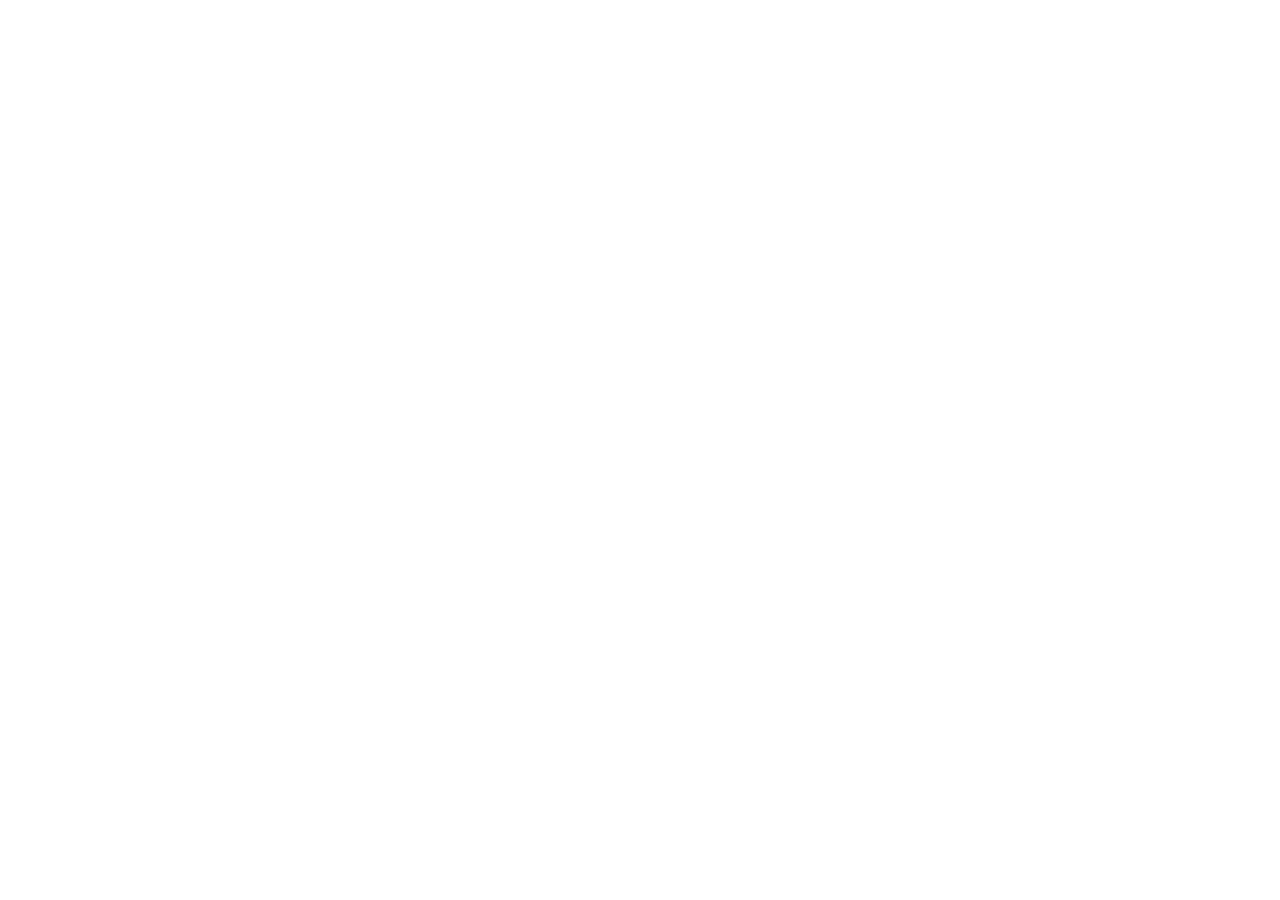
==== commit 074aa630: "Next comm2" ====
--- a/index.html
+++ b/index.html
@@ -1,111 +1,12 @@
 <!DOCTYPE html><html><head><meta charset="utf-8">
 <meta name="viewport" content="width=device-width, initial-scale=1">
-<style id="nuxt-ui-colors">@layer base {
-  :root {
-  --ui-color-primary-50: var(--color-green-50, oklch(98.2% 0.018 155.826));
-  --ui-color-primary-100: var(--color-green-100, oklch(96.2% 0.044 156.743));
-  --ui-color-primary-200: var(--color-green-200, oklch(92.5% 0.084 155.995));
-  --ui-color-primary-300: var(--color-green-300, oklch(87.1% 0.15 154.449));
-  --ui-color-primary-400: var(--color-green-400, oklch(79.2% 0.209 151.711));
-  --ui-color-primary-500: var(--color-green-500, oklch(72.3% 0.219 149.579));
-  --ui-color-primary-600: var(--color-green-600, oklch(62.7% 0.194 149.214));
-  --ui-color-primary-700: var(--color-green-700, oklch(52.7% 0.154 150.069));
-  --ui-color-primary-800: var(--color-green-800, oklch(44.8% 0.119 151.328));
-  --ui-color-primary-900: var(--color-green-900, oklch(39.3% 0.095 152.535));
-  --ui-color-primary-950: var(--color-green-950, oklch(26.6% 0.065 152.934));
-  --ui-color-secondary-50: var(--color-blue-50, oklch(97% 0.014 254.604));
-  --ui-color-secondary-100: var(--color-blue-100, oklch(93.2% 0.032 255.585));
-  --ui-color-secondary-200: var(--color-blue-200, oklch(88.2% 0.059 254.128));
-  --ui-color-secondary-300: var(--color-blue-300, oklch(80.9% 0.105 251.813));
-  --ui-color-secondary-400: var(--color-blue-400, oklch(70.7% 0.165 254.624));
-  --ui-color-secondary-500: var(--color-blue-500, oklch(62.3% 0.214 259.815));
-  --ui-color-secondary-600: var(--color-blue-600, oklch(54.6% 0.245 262.881));
-  --ui-color-secondary-700: var(--color-blue-700, oklch(48.8% 0.243 264.376));
-  --ui-color-secondary-800: var(--color-blue-800, oklch(42.4% 0.199 265.638));
-  --ui-color-secondary-900: var(--color-blue-900, oklch(37.9% 0.146 265.522));
-  --ui-color-secondary-950: var(--color-blue-950, oklch(28.2% 0.091 267.935));
-  --ui-color-success-50: var(--color-green-50, oklch(98.2% 0.018 155.826));
-  --ui-color-success-100: var(--color-green-100, oklch(96.2% 0.044 156.743));
-  --ui-color-success-200: var(--color-green-200, oklch(92.5% 0.084 155.995));
-  --ui-color-success-300: var(--color-green-300, oklch(87.1% 0.15 154.449));
-  --ui-color-success-400: var(--color-green-400, oklch(79.2% 0.209 151.711));
-  --ui-color-success-500: var(--color-green-500, oklch(72.3% 0.219 149.579));
-  --ui-color-success-600: var(--color-green-600, oklch(62.7% 0.194 149.214));
-  --ui-color-success-700: var(--color-green-700, oklch(52.7% 0.154 150.069));
-  --ui-color-success-800: var(--color-green-800, oklch(44.8% 0.119 151.328));
-  --ui-color-success-900: var(--color-green-900, oklch(39.3% 0.095 152.535));
-  --ui-color-success-950: var(--color-green-950, oklch(26.6% 0.065 152.934));
-  --ui-color-info-50: var(--color-blue-50, oklch(97% 0.014 254.604));
-  --ui-color-info-100: var(--color-blue-100, oklch(93.2% 0.032 255.585));
-  --ui-color-info-200: var(--color-blue-200, oklch(88.2% 0.059 254.128));
-  --ui-color-info-300: var(--color-blue-300, oklch(80.9% 0.105 251.813));
-  --ui-color-info-400: var(--color-blue-400, oklch(70.7% 0.165 254.624));
-  --ui-color-info-500: var(--color-blue-500, oklch(62.3% 0.214 259.815));
-  --ui-color-info-600: var(--color-blue-600, oklch(54.6% 0.245 262.881));
-  --ui-color-info-700: var(--color-blue-700, oklch(48.8% 0.243 264.376));
-  --ui-color-info-800: var(--color-blue-800, oklch(42.4% 0.199 265.638));
-  --ui-color-info-900: var(--color-blue-900, oklch(37.9% 0.146 265.522));
-  --ui-color-info-950: var(--color-blue-950, oklch(28.2% 0.091 267.935));
-  --ui-color-warning-50: var(--color-yellow-50, oklch(98.7% 0.026 102.212));
-  --ui-color-warning-100: var(--color-yellow-100, oklch(97.3% 0.071 103.193));
-  --ui-color-warning-200: var(--color-yellow-200, oklch(94.5% 0.129 101.54));
-  --ui-color-warning-300: var(--color-yellow-300, oklch(90.5% 0.182 98.111));
-  --ui-color-warning-400: var(--color-yellow-400, oklch(85.2% 0.199 91.936));
-  --ui-color-warning-500: var(--color-yellow-500, oklch(79.5% 0.184 86.047));
-  --ui-color-warning-600: var(--color-yellow-600, oklch(68.1% 0.162 75.834));
-  --ui-color-warning-700: var(--color-yellow-700, oklch(55.4% 0.135 66.442));
-  --ui-color-warning-800: var(--color-yellow-800, oklch(47.6% 0.114 61.907));
-  --ui-color-warning-900: var(--color-yellow-900, oklch(42.1% 0.095 57.708));
-  --ui-color-warning-950: var(--color-yellow-950, oklch(28.6% 0.066 53.813));
-  --ui-color-error-50: var(--color-red-50, oklch(97.1% 0.013 17.38));
-  --ui-color-error-100: var(--color-red-100, oklch(93.6% 0.032 17.717));
-  --ui-color-error-200: var(--color-red-200, oklch(88.5% 0.062 18.334));
-  --ui-color-error-300: var(--color-red-300, oklch(80.8% 0.114 19.571));
-  --ui-color-error-400: var(--color-red-400, oklch(70.4% 0.191 22.216));
-  --ui-color-error-500: var(--color-red-500, oklch(63.7% 0.237 25.331));
-  --ui-color-error-600: var(--color-red-600, oklch(57.7% 0.245 27.325));
-  --ui-color-error-700: var(--color-red-700, oklch(50.5% 0.213 27.518));
-  --ui-color-error-800: var(--color-red-800, oklch(44.4% 0.177 26.899));
-  --ui-color-error-900: var(--color-red-900, oklch(39.6% 0.141 25.723));
-  --ui-color-error-950: var(--color-red-950, oklch(25.8% 0.092 26.042));
-  --ui-color-neutral-50: var(--color-slate-50, oklch(98.4% 0.003 247.858));
-  --ui-color-neutral-100: var(--color-slate-100, oklch(96.8% 0.007 247.896));
-  --ui-color-neutral-200: var(--color-slate-200, oklch(92.9% 0.013 255.508));
-  --ui-color-neutral-300: var(--color-slate-300, oklch(86.9% 0.022 252.894));
-  --ui-color-neutral-400: var(--color-slate-400, oklch(70.4% 0.04 256.788));
-  --ui-color-neutral-500: var(--color-slate-500, oklch(55.4% 0.046 257.417));
-  --ui-color-neutral-600: var(--color-slate-600, oklch(44.6% 0.043 257.281));
-  --ui-color-neutral-700: var(--color-slate-700, oklch(37.2% 0.044 257.287));
-  --ui-color-neutral-800: var(--color-slate-800, oklch(27.9% 0.041 260.031));
-  --ui-color-neutral-900: var(--color-slate-900, oklch(20.8% 0.042 265.755));
-  --ui-color-neutral-950: var(--color-slate-950, oklch(12.9% 0.042 264.695));
-  }
-  :root, .light {
-  --ui-primary: var(--ui-color-primary-500);
-  --ui-secondary: var(--ui-color-secondary-500);
-  --ui-success: var(--ui-color-success-500);
-  --ui-info: var(--ui-color-info-500);
-  --ui-warning: var(--ui-color-warning-500);
-  --ui-error: var(--ui-color-error-500);
-  }
-  .dark {
-  --ui-primary: var(--ui-color-primary-400);
-  --ui-secondary: var(--ui-color-secondary-400);
-  --ui-success: var(--ui-color-success-400);
-  --ui-info: var(--ui-color-info-400);
-  --ui-warning: var(--ui-color-warning-400);
-  --ui-error: var(--ui-color-error-400);
-  }
-}</style>
-<title>Welcome to Nuxt!</title>
-<style>@property --gradient-angle{syntax:"<angle>";inherits:false;initial-value:180deg}@keyframes gradient-rotate{0%{--gradient-angle:0deg}to{--gradient-angle:360deg}}*,:after,:before{border-color:var(--un-default-border-color,#e5e7eb);border-style:solid;border-width:0;box-sizing:border-box}:after,:before{--un-content:""}html{line-height:1.5;-webkit-text-size-adjust:100%;font-family:ui-sans-serif,system-ui,sans-serif,Apple Color Emoji,Segoe UI Emoji,Segoe UI Symbol,Noto Color Emoji;font-feature-settings:normal;font-variation-settings:normal;-moz-tab-size:4;tab-size:4;-webkit-tap-highlight-color:transparent}body{line-height:inherit;margin:0}h1,h2,h3{font-size:inherit;font-weight:inherit}a{color:inherit;text-decoration:inherit}h1,h2,h3,p,ul{margin:0}ul{list-style:none;padding:0}img,svg{display:block;vertical-align:middle}img{height:auto;max-width:100%}*,:after,:before{--un-rotate:0;--un-rotate-x:0;--un-rotate-y:0;--un-rotate-z:0;--un-scale-x:1;--un-scale-y:1;--un-scale-z:1;--un-skew-x:0;--un-skew-y:0;--un-translate-x:0;--un-translate-y:0;--un-translate-z:0;--un-pan-x: ;--un-pan-y: ;--un-pinch-zoom: ;--un-scroll-snap-strictness:proximity;--un-ordinal: ;--un-slashed-zero: ;--un-numeric-figure: ;--un-numeric-spacing: ;--un-numeric-fraction: ;--un-border-spacing-x:0;--un-border-spacing-y:0;--un-ring-offset-shadow:0 0 transparent;--un-ring-shadow:0 0 transparent;--un-shadow-inset: ;--un-shadow:0 0 transparent;--un-ring-inset: ;--un-ring-offset-width:0px;--un-ring-offset-color:#fff;--un-ring-width:0px;--un-ring-color:rgba(147,197,253,.5);--un-blur: ;--un-brightness: ;--un-contrast: ;--un-drop-shadow: ;--un-grayscale: ;--un-hue-rotate: ;--un-invert: ;--un-saturate: ;--un-sepia: ;--un-backdrop-blur: ;--un-backdrop-brightness: ;--un-backdrop-contrast: ;--un-backdrop-grayscale: ;--un-backdrop-hue-rotate: ;--un-backdrop-invert: ;--un-backdrop-opacity: ;--un-backdrop-saturate: ;--un-backdrop-sepia: }</style>
-<style>@media (prefers-color-scheme:light){.get-started-gradient-border[data-v-b7a98a75]{background:linear-gradient(90deg,#fff,#fff),linear-gradient(90deg,#00dc82,#1de0b1,#36e4da)}.gradient-border-modules[data-v-b7a98a75]{background:linear-gradient(var(--gradient-angle),#f7d14c,rgba(247,209,76,.6),hsla(0,0%,100%,.8),#f7d14c)}.gradient-border-examples[data-v-b7a98a75]{background:linear-gradient(var(--gradient-angle),#8deaff,rgba(141,234,255,.6),hsla(0,0%,100%,.8),#8deaff)}.gradient-border-documentation[data-v-b7a98a75]{background:linear-gradient(var(--gradient-angle),#00dc82,rgba(0,220,130,.6),hsla(0,0%,100%,.8),#00dc82)}}@media (prefers-color-scheme:dark){.get-started-gradient-border[data-v-b7a98a75]{background:linear-gradient(90deg,#18181b,#18181b),linear-gradient(90deg,#00dc82,#1de0b1,#36e4da)}.gradient-border-modules[data-v-b7a98a75]{background:linear-gradient(var(--gradient-angle),#f7d14c,#a38108,hsla(0,0%,100%,.3),#a38108)}.gradient-border-examples[data-v-b7a98a75]{background:linear-gradient(var(--gradient-angle),#8deaff,#008aa9,hsla(0,0%,100%,.3),#008aa9)}.gradient-border-documentation[data-v-b7a98a75]{background:linear-gradient(var(--gradient-angle),#00dc82,#003f25,hsla(0,0%,100%,.2),#003f25)}}.get-started-gradient-border[data-v-b7a98a75]{background-clip:padding-box,border-box;background-origin:padding-box,border-box;border-color:transparent;border-radius:12px;border-width:1px}.get-started-gradient-border[data-v-b7a98a75]:hover>:is(.get-started-gradient-left,.get-started-gradient-right){opacity:.2}.get-started-gradient-left[data-v-b7a98a75],.get-started-gradient-right[data-v-b7a98a75]{opacity:0}.gradient-border[data-v-b7a98a75]{border-radius:12px;left:0;opacity:0;position:absolute;top:0;transform:translate(-1px,-1px);width:calc(100% + 2px);z-index:-1}.gradient-border-rect[data-v-b7a98a75]{height:calc(100% + 2px)}@media (min-width:1024px){.gradient-border-rect[data-v-b7a98a75]{height:calc(100% + 1px)}}.gradient-border-square[data-v-b7a98a75]{height:calc(100% + 2px)}.modules-gradient-right[data-v-b7a98a75]{opacity:0}.documentation-container:hover>.gradient-border[data-v-b7a98a75],.examples-container:hover>.gradient-border[data-v-b7a98a75],.modules-container:hover>.gradient-border[data-v-b7a98a75]{animation:gradient-rotate 5s linear 0s infinite reverse;opacity:1;transition:all .3s linear}.examples-container:hover>.examples-gradient-right[data-v-b7a98a75],.modules-container:hover>.modules-gradient-right[data-v-b7a98a75]{opacity:.2}.examples-gradient-right[data-v-b7a98a75]{opacity:0}.documentation-image-color-dark[data-v-b7a98a75],.documentation-image-color-light[data-v-b7a98a75],.examples-image-color-dark[data-v-b7a98a75],.examples-image-color-light[data-v-b7a98a75],.modules-image-color-dark[data-v-b7a98a75],.modules-image-color-light[data-v-b7a98a75]{display:none}@media (prefers-color-scheme:light){.modules-image-light[data-v-b7a98a75]{display:block}.modules-container:hover>a>.modules-image-light[data-v-b7a98a75],.modules-image-dark[data-v-b7a98a75]{display:none}.examples-image-light[data-v-b7a98a75],.modules-container:hover>a>.modules-image-color-light[data-v-b7a98a75]{display:block}.examples-container:hover>a>.examples-image-light[data-v-b7a98a75],.examples-image-dark[data-v-b7a98a75]{display:none}.documentation-image-light[data-v-b7a98a75],.examples-container:hover>a>.examples-image-color-light[data-v-b7a98a75]{display:block}.documentation-container:hover>a>div>.documentation-image-light[data-v-b7a98a75],.documentation-image-dark[data-v-b7a98a75]{display:none}.documentation-container:hover>a>div>.documentation-image-color-light[data-v-b7a98a75]{display:block}}@media (prefers-color-scheme:dark){.modules-image-dark[data-v-b7a98a75]{display:block}.modules-image-light[data-v-b7a98a75]{display:none}.modules-container:hover>a>.modules-image-color-dark[data-v-b7a98a75]{display:block}.modules-container:hover>a>.modules-image-dark[data-v-b7a98a75]{display:none}.examples-image-dark[data-v-b7a98a75]{display:block}.examples-image-light[data-v-b7a98a75]{display:none}.examples-container:hover>a>.examples-image-color-dark[data-v-b7a98a75]{display:block}.examples-container:hover>a>.examples-image-dark[data-v-b7a98a75]{display:none}.documentation-image-dark[data-v-b7a98a75]{display:block}.documentation-image-light[data-v-b7a98a75]{display:none}.documentation-container:hover>a>div>.documentation-image-color-dark[data-v-b7a98a75]{display:block}.documentation-container:hover>a>div>.documentation-image-dark[data-v-b7a98a75]{display:none}}.sr-only[data-v-b7a98a75]{height:1px;margin:-1px;overflow:hidden;padding:0;width:1px;clip:rect(0,0,0,0);border-width:0;white-space:nowrap}.absolute[data-v-b7a98a75],.sr-only[data-v-b7a98a75]{position:absolute}.relative[data-v-b7a98a75]{position:relative}.inset-x-0[data-v-b7a98a75]{left:0;right:0}.inset-y-0[data-v-b7a98a75]{bottom:0;top:0}.-top-\[58px\][data-v-b7a98a75]{top:-58px}.-top-3[data-v-b7a98a75]{top:-.75rem}.left-0[data-v-b7a98a75]{left:0}.right-0[data-v-b7a98a75]{right:0}.z-1[data-v-b7a98a75]{z-index:1}.z-10[data-v-b7a98a75]{z-index:10}.order-last[data-v-b7a98a75]{order:9999}.grid[data-v-b7a98a75]{display:grid}.col-span-2[data-v-b7a98a75]{grid-column:span 2/span 2}.row-span-2[data-v-b7a98a75]{grid-row:span 2/span 2}.grid-cols-2[data-v-b7a98a75]{grid-template-columns:repeat(2,minmax(0,1fr))}.mx-auto[data-v-b7a98a75]{margin-left:auto;margin-right:auto}.mb-2[data-v-b7a98a75]{margin-bottom:.5rem}.hidden[data-v-b7a98a75]{display:none}.h-\[70px\][data-v-b7a98a75]{height:70px}.h-32[data-v-b7a98a75]{height:8rem}.max-w-\[960px\][data-v-b7a98a75]{max-width:960px}.min-h-screen[data-v-b7a98a75]{min-height:100vh}.w-\[20\%\][data-v-b7a98a75]{width:20%}.w-full[data-v-b7a98a75]{width:100%}.flex[data-v-b7a98a75]{display:flex}.flex-1[data-v-b7a98a75]{flex:1 1 0%}.flex-col[data-v-b7a98a75]{flex-direction:column}.flex-col-reverse[data-v-b7a98a75]{flex-direction:column-reverse}.place-content-center[data-v-b7a98a75]{place-content:center}.items-center[data-v-b7a98a75]{align-items:center}.justify-end[data-v-b7a98a75]{justify-content:flex-end}.justify-center[data-v-b7a98a75]{justify-content:center}.gap-3[data-v-b7a98a75]{gap:.75rem}.gap-6[data-v-b7a98a75]{gap:1.5rem}.gap-x-4[data-v-b7a98a75]{-moz-column-gap:1rem;column-gap:1rem}.gap-y-16[data-v-b7a98a75]{row-gap:4rem}.gap-y-2[data-v-b7a98a75]{row-gap:.5rem}.gap-y-4[data-v-b7a98a75]{row-gap:1rem}.border[data-v-b7a98a75]{border-width:1px}.border-t[data-v-b7a98a75]{border-top-width:1px}.border-gray-200[data-v-b7a98a75]{--un-border-opacity:1;border-color:rgb(224 224 224/var(--un-border-opacity))}.hover\:border-transparent[data-v-b7a98a75]:hover{border-color:transparent}.rounded[data-v-b7a98a75]{border-radius:.25rem}.rounded-xl[data-v-b7a98a75]{border-radius:.75rem}.bg-gray-100[data-v-b7a98a75]{--un-bg-opacity:1;background-color:rgb(238 238 238/var(--un-bg-opacity))}.bg-white[data-v-b7a98a75]{--un-bg-opacity:1;background-color:rgb(255 255 255/var(--un-bg-opacity))}.from-blue-400[data-v-b7a98a75]{--un-gradient-from-position:0%;--un-gradient-from:rgb(96 165 250/var(--un-from-opacity,1)) var(--un-gradient-from-position);--un-gradient-to-position:100%;--un-gradient-to:rgba(96,165,250,0) var(--un-gradient-to-position);--un-gradient-stops:var(--un-gradient-from),var(--un-gradient-to)}.from-green-400[data-v-b7a98a75]{--un-gradient-from-position:0%;--un-gradient-from:rgb(55 233 144/var(--un-from-opacity,1)) var(--un-gradient-from-position);--un-gradient-to-position:100%;--un-gradient-to:rgba(55,233,144,0) var(--un-gradient-to-position);--un-gradient-stops:var(--un-gradient-from),var(--un-gradient-to)}.from-yellow-400[data-v-b7a98a75]{--un-gradient-from-position:0%;--un-gradient-from:rgb(250 204 21/var(--un-from-opacity,1)) var(--un-gradient-from-position);--un-gradient-to-position:100%;--un-gradient-to:rgba(250,204,21,0) var(--un-gradient-to-position);--un-gradient-stops:var(--un-gradient-from),var(--un-gradient-to)}.to-transparent[data-v-b7a98a75]{--un-gradient-to-position:100%;--un-gradient-to:transparent var(--un-gradient-to-position)}.bg-gradient-to-l[data-v-b7a98a75]{--un-gradient-shape:to left in oklch;--un-gradient:var(--un-gradient-shape),var(--un-gradient-stops)}.bg-gradient-to-l[data-v-b7a98a75],.bg-gradient-to-r[data-v-b7a98a75]{background-image:linear-gradient(var(--un-gradient))}.bg-gradient-to-r[data-v-b7a98a75]{--un-gradient-shape:to right in oklch;--un-gradient:var(--un-gradient-shape),var(--un-gradient-stops)}.p-1[data-v-b7a98a75]{padding:.25rem}.px-4[data-v-b7a98a75]{padding-left:1rem;padding-right:1rem}.px-5[data-v-b7a98a75]{padding-left:1.25rem;padding-right:1.25rem}.py-14[data-v-b7a98a75]{padding-bottom:3.5rem;padding-top:3.5rem}.py-6[data-v-b7a98a75]{padding-top:1.5rem}.pb-6[data-v-b7a98a75],.py-6[data-v-b7a98a75]{padding-bottom:1.5rem}.pt-\[58px\][data-v-b7a98a75]{padding-top:58px}.text-center[data-v-b7a98a75]{text-align:center}.text-2xl[data-v-b7a98a75]{font-size:1.5rem;line-height:2rem}.text-4xl[data-v-b7a98a75]{font-size:2.25rem;line-height:2.5rem}.text-sm[data-v-b7a98a75]{font-size:.875rem;line-height:1.25rem}.text-xl[data-v-b7a98a75]{font-size:1.25rem;line-height:1.75rem}.text-black[data-v-b7a98a75]{--un-text-opacity:1;color:rgb(0 0 0/var(--un-text-opacity))}.text-gray-700[data-v-b7a98a75]{--un-text-opacity:1;color:rgb(66 66 66/var(--un-text-opacity))}.hover\:text-black[data-v-b7a98a75]:hover{--un-text-opacity:1;color:rgb(0 0 0/var(--un-text-opacity))}.font-bold[data-v-b7a98a75]{font-weight:700}.font-semibold[data-v-b7a98a75]{font-weight:600}.font-mono[data-v-b7a98a75]{font-family:ui-monospace,SFMono-Regular,Menlo,Monaco,Consolas,Liberation Mono,Courier New,monospace}.antialiased[data-v-b7a98a75]{-webkit-font-smoothing:antialiased;-moz-osx-font-smoothing:grayscale}.focus-visible\:ring-2[data-v-b7a98a75]:focus-visible{--un-ring-width:2px;--un-ring-offset-shadow:var(--un-ring-inset) 0 0 0 var(--un-ring-offset-width) var(--un-ring-offset-color);--un-ring-shadow:var(--un-ring-inset) 0 0 0 calc(var(--un-ring-width) + var(--un-ring-offset-width)) var(--un-ring-color);box-shadow:var(--un-ring-offset-shadow),var(--un-ring-shadow),var(--un-shadow)}.transition-opacity[data-v-b7a98a75]{transition-duration:.15s;transition-property:opacity;transition-timing-function:cubic-bezier(.4,0,.2,1)}.duration-300[data-v-b7a98a75]{transition-duration:.3s}@media (prefers-color-scheme:dark){.dark\:block[data-v-b7a98a75]{display:block}.dark\:hidden[data-v-b7a98a75]{display:none}.dark\:border-gray-900[data-v-b7a98a75]{--un-border-opacity:1;border-color:rgb(24 24 27/var(--un-border-opacity))}.dark\:border-transparent[data-v-b7a98a75]{border-color:transparent}.dark\:border-none[data-v-b7a98a75]{border-style:none}.dark\:bg-black[data-v-b7a98a75]{--un-bg-opacity:1;background-color:rgb(0 0 0/var(--un-bg-opacity))}.dark\:bg-gray-900[data-v-b7a98a75]{--un-bg-opacity:1;background-color:rgb(24 24 27/var(--un-bg-opacity))}.dark\:bg-white\/10[data-v-b7a98a75]{background-color:#ffffff1a}.dark\:text-gray-300[data-v-b7a98a75]{--un-text-opacity:1;color:rgb(189 189 189/var(--un-text-opacity))}.dark\:hover\:text-white[data-v-b7a98a75]:hover,.dark\:text-white[data-v-b7a98a75]{--un-text-opacity:1;color:rgb(255 255 255/var(--un-text-opacity))}}@media (min-width:640px){.sm\:col-span-1[data-v-b7a98a75]{grid-column:span 1/span 1}.sm\:h-34[data-v-b7a98a75]{height:8.5rem}.sm\:min-h-\[220px\][data-v-b7a98a75]{min-height:220px}.sm\:flex-row[data-v-b7a98a75]{flex-direction:row}.sm\:justify-between[data-v-b7a98a75]{justify-content:space-between}.sm\:px-28[data-v-b7a98a75]{padding-left:7rem;padding-right:7rem}.sm\:px-6[data-v-b7a98a75]{padding-left:1.5rem;padding-right:1.5rem}.sm\:text-5xl[data-v-b7a98a75]{font-size:3rem;line-height:1}.sm\:text-base[data-v-b7a98a75]{font-size:1rem;line-height:1.5rem}}@media (min-width:768px){.md\:min-h-\[180px\][data-v-b7a98a75]{min-height:180px}}@media (min-width:1024px){.lg\:order-none[data-v-b7a98a75]{order:0}.lg\:col-span-10[data-v-b7a98a75]{grid-column:span 10/span 10}.lg\:col-span-4[data-v-b7a98a75]{grid-column:span 4/span 4}.lg\:col-span-6[data-v-b7a98a75]{grid-column:span 6/span 6}.lg\:grid-cols-10[data-v-b7a98a75]{grid-template-columns:repeat(10,minmax(0,1fr))}.lg\:min-h-min[data-v-b7a98a75]{min-height:-moz-min-content;min-height:min-content}.lg\:flex-col[data-v-b7a98a75]{flex-direction:column}.lg\:px-8[data-v-b7a98a75]{padding-left:2rem;padding-right:2rem}.lg\:py-7[data-v-b7a98a75]{padding-bottom:1.75rem;padding-top:1.75rem}}</style>
-<link rel="stylesheet" href="/_nuxt/entry.BmwB1ty4.css" crossorigin>
-<link rel="preload" as="fetch" crossorigin="anonymous" href="/_payload.json?6a233afe-b564-4286-8dce-2de76c3757eb">
-<link rel="modulepreload" as="script" crossorigin href="/_nuxt/C5SBv69r.js">
-<link rel="preload" as="fetch" fetchpriority="low" crossorigin="anonymous" href="/_nuxt/builds/meta/6a233afe-b564-4286-8dce-2de76c3757eb.json">
-<link rel="prefetch" as="script" crossorigin href="/_nuxt/22pEBKj5.js">
-<link rel="prefetch" as="script" crossorigin href="/_nuxt/B32kK3vH.js">
-<script>!function(){const e=document.createElement("link").relList;if(!(e&&e.supports&&e.supports("modulepreload"))){for(const e of document.querySelectorAll('link[rel="modulepreload"]'))r(e);new MutationObserver((e=>{for(const o of e)if("childList"===o.type)for(const e of o.addedNodes)"LINK"===e.tagName&&"modulepreload"===e.rel&&r(e)})).observe(document,{childList:!0,subtree:!0})}function r(e){if(e.ep)return;e.ep=!0;const r=function(e){const r={};return e.integrity&&(r.integrity=e.integrity),e.referrerPolicy&&(r.referrerPolicy=e.referrerPolicy),"use-credentials"===e.crossOrigin?r.credentials="include":"anonymous"===e.crossOrigin?r.credentials="omit":r.credentials="same-origin",r}(e);fetch(e.href,r)}}();</script>
-<script type="module" src="/_nuxt/C5SBv69r.js" crossorigin></script><script>"use strict";(()=>{const t=window,e=document.documentElement,c=["dark","light"],n=getStorageValue("localStorage","nuxt-color-mode")||"system";let i=n==="system"?u():n;const r=e.getAttribute("data-color-mode-forced");r&&(i=r),l(i),t["__NUXT_COLOR_MODE__"]={preference:n,value:i,getColorScheme:u,addColorScheme:l,removeColorScheme:d};function l(o){const s=""+o+"",a="";e.classList?e.classList.add(s):e.className+=" "+s,a&&e.setAttribute("data-"+a,o)}function d(o){const s=""+o+"",a="";e.classList?e.classList.remove(s):e.className=e.className.replace(new RegExp(s,"g"),""),a&&e.removeAttribute("data-"+a)}function f(o){return t.matchMedia("(prefers-color-scheme"+o+")")}function u(){if(t.matchMedia&&f("").media!=="not all"){for(const o of c)if(f(":"+o).matches)return o}return"light"}})();function getStorageValue(t,e){switch(t){case"localStorage":return window.localStorage.getItem(e);case"sessionStorage":return window.sessionStorage.getItem(e);case"cookie":return getCookie(e);default:return null}}function getCookie(t){const c=("; "+window.document.cookie).split("; "+t+"=");if(c.length===2)return c.pop()?.split(";").shift()}</script></head><body><div id="__nuxt" class="isolate"><div><div></div><div class="antialiased bg-white dark:bg-black dark:text-white flex flex-col items-center justify-center min-h-screen place-content-center sm:text-base text-black text-sm" data-v-b7a98a75><div class="flex flex-1 flex-col gap-y-16 py-14" data-v-b7a98a75><div class="flex flex-col gap-y-4 items-center justify-center" data-v-b7a98a75><a href="https://nuxt.com" target="_blank" aria-label="Nuxt" data-v-b7a98a75><svg xmlns="http://www.w3.org/2000/svg" width="61" height="42" fill="none" data-v-b7a98a75><path fill="#00DC82" d="M33.987 41.221h22.425a4.054 4.054 0 0 0 4.057-4.06 4.06 4.06 0 0 0-.545-2.03l-15.06-26.1a4.057 4.057 0 0 0-5.541-1.486 4.06 4.06 0 0 0-1.485 1.486l-3.851 6.678-7.529-13.058a4.06 4.06 0 0 0-7.028 0L.69 35.13a4.06 4.06 0 0 0 3.511 6.09h14.077c5.577 0 9.69-2.451 12.52-7.233L37.67 22.08l3.68-6.372 11.046 19.14H37.67zm-15.939-6.378-9.823-.003L22.95 9.322l7.348 12.76-4.92 8.527c-1.88 3.103-4.014 4.234-7.33 4.234" data-v-b7a98a75></path></svg></a><h1 class="dark:text-white font-semibold sm:text-5xl text-4xl text-black text-center" data-v-b7a98a75>Welcome to Nuxt!</h1></div><div class="gap-6 grid grid-cols-2 lg:grid-cols-10 max-w-[960px] px-4" data-v-b7a98a75><div class="col-span-2 get-started-gradient-border lg:col-span-10 relative" data-v-b7a98a75><div class="absolute bg-gradient-to-r duration-300 from-green-400 get-started-gradient-left inset-y-0 left-0 rounded-xl to-transparent transition-opacity w-[20%] z-1" data-v-b7a98a75></div><div class="absolute bg-gradient-to-l duration-300 from-blue-400 get-started-gradient-right inset-y-0 right-0 rounded-xl to-transparent transition-opacity w-[20%] z-1" data-v-b7a98a75></div><div class="-top-[58px] absolute flex inset-x-0 justify-center w-full" data-v-b7a98a75><img alt src="data:image/svg+xml;charset=utf-8,%3Csvg%20xmlns%3D%22http%3A%2F%2Fwww.w3.org%2F2000%2Fsvg%22%20width%3D%22105%22%20height%3D%22116%22%20fill%3D%22none%22%3E%3Cg%20filter%3D%22url(%23a)%22%20shape-rendering%3D%22geometricPrecision%22%3E%3Cpath%20fill%3D%22%2318181B%22%20d%3D%22M17.203%2033.223%2046.9%2014.286a8.416%208.416%200%200%201%208.64-.18L87.38%2031.97c2.68%201.527%204.365%204.409%204.428%207.571l.191%2034.944c.063%203.151-1.491%206.104-4.091%207.776l-30.143%2019.383a8.417%208.417%200%200%201-8.75.251l-31.126-17.73C15.135%2082.595%2012.98%2079.6%2013%2076.35V40.828c.02-3.111%201.614-5.994%204.203-7.605Z%22%2F%3E%3Cpath%20stroke%3D%22url(%23b)%22%20stroke-width%3D%222%22%20d%3D%22M46.9%2014.286%2017.202%2033.223c-2.59%201.61-4.183%204.494-4.203%207.605V76.35m33.9-62.064a8.416%208.416%200%200%201%208.64-.18m-8.64.18a8.435%208.435%200%200%201%208.64-.18M13%2076.35c-.02%203.25%202.135%206.246%204.888%207.814M13%2076.35c-.02%203.233%202.136%206.247%204.888%207.814m0%200%2031.126%2017.731m0%200a8.417%208.417%200%200%200%208.75-.251m-8.75.251a8.438%208.438%200%200%200%208.75-.251m0%200%2030.143-19.383m0%200c2.598-1.67%204.154-4.627%204.091-7.776m-4.091%207.776c2.6-1.672%204.154-4.625%204.091-7.776m0%200-.19-34.944m0%200c-.064-3.162-1.75-6.044-4.43-7.571m4.43%207.571c-.063-3.147-1.75-6.045-4.43-7.571m0%200L55.54%2014.105%22%2F%3E%3C%2Fg%3E%3Cpath%20fill%3D%22url(%23c)%22%20d%3D%22M48.669%2067.696c-.886%202.69-3.02%204.659-6.153%205.709-1.41.465-2.88.72-4.364.755a1.313%201.313%200%200%201-1.312-1.313c.035-1.484.29-2.954.754-4.364%201.05-3.133%203.02-5.266%205.71-6.152a1.312%201.312%200%201%201%20.836%202.477c-3.232%201.083-4.232%204.577-4.544%206.595%202.018-.311%205.512-1.312%206.595-4.544a1.313%201.313%200%200%201%202.477.837Zm16.39-12.486-1.46%201.477v10.057a2.657%202.657%200%200%201-.772%201.854l-5.316%205.3a2.559%202.559%200%200%201-1.853.77%202.413%202.413%200%200%201-.755-.115%202.624%202.624%200%200%201-1.821-2.001l-1.296-6.48-6.858-6.858-6.48-1.297a2.625%202.625%200%200%201-2.002-1.82%202.609%202.609%200%200%201%20.656-2.61l5.3-5.315a2.658%202.658%200%200%201%201.853-.771h10.057l1.477-1.46c4.692-4.692%209.499-4.561%2011.353-4.282a2.576%202.576%200%200%201%202.198%202.198c.28%201.854.41%206.661-4.282%2011.353Zm-26.103.132%206.185%201.23%206.546-6.546h-7.432l-5.299%205.316Zm8.482%202.657L53%2063.561l10.205-10.205c1.28-1.28%204.2-4.724%203.543-9.105-4.38-.656-7.826%202.264-9.105%203.544L47.438%2057.999Zm13.535%201.313-6.546%206.546%201.23%206.185%205.316-5.299v-7.432Z%22%20shape-rendering%3D%22geometricPrecision%22%2F%3E%3Cdefs%3E%3ClinearGradient%20id%3D%22b%22%20x1%3D%2257.994%22%20x2%3D%2292%22%20y1%3D%2258%22%20y2%3D%2258%22%20gradientUnits%3D%22userSpaceOnUse%22%3E%3Cstop%20stop-color%3D%22%2300DC82%22%2F%3E%3Cstop%20offset%3D%22.5%22%20stop-color%3D%22%231DE0B1%22%2F%3E%3Cstop%20offset%3D%221%22%20stop-color%3D%22%2336E4DA%22%2F%3E%3C%2FlinearGradient%3E%3ClinearGradient%20id%3D%22c%22%20x1%3D%2255.197%22%20x2%3D%2269.453%22%20y1%3D%2258.107%22%20y2%3D%2258.107%22%20gradientUnits%3D%22userSpaceOnUse%22%3E%3Cstop%20stop-color%3D%22%2300DC82%22%2F%3E%3Cstop%20offset%3D%22.5%22%20stop-color%3D%22%231DE0B1%22%2F%3E%3Cstop%20offset%3D%221%22%20stop-color%3D%22%2336E4DA%22%2F%3E%3C%2FlinearGradient%3E%3Cfilter%20id%3D%22a%22%20width%3D%22104.897%22%20height%3D%22115.897%22%20x%3D%22.052%22%20y%3D%22.052%22%20color-interpolation-filters%3D%22sRGB%22%20filterUnits%3D%22userSpaceOnUse%22%3E%3CfeFlood%20flood-opacity%3D%220%22%20result%3D%22BackgroundImageFix%22%2F%3E%3CfeColorMatrix%20in%3D%22SourceAlpha%22%20result%3D%22hardAlpha%22%20values%3D%220%200%200%200%200%200%200%200%200%200%200%200%200%200%200%200%200%200%20127%200%22%2F%3E%3CfeOffset%2F%3E%3CfeGaussianBlur%20stdDeviation%3D%225.974%22%2F%3E%3CfeComposite%20in2%3D%22hardAlpha%22%20operator%3D%22out%22%2F%3E%3CfeColorMatrix%20values%3D%220%200%200%200%201%200%200%200%200%201%200%200%200%200%201%200%200%200%200.07%200%22%2F%3E%3CfeBlend%20in2%3D%22BackgroundImageFix%22%20result%3D%22effect1_dropShadow_2724_4091%22%2F%3E%3CfeBlend%20in%3D%22SourceGraphic%22%20in2%3D%22effect1_dropShadow_2724_4091%22%20result%3D%22shape%22%2F%3E%3C%2Ffilter%3E%3C%2Fdefs%3E%3C%2Fsvg%3E%0A" class="dark:block hidden" data-v-b7a98a75> <img alt src="data:image/svg+xml;charset=utf-8,%3Csvg%20xmlns%3D%22http%3A%2F%2Fwww.w3.org%2F2000%2Fsvg%22%20width%3D%22105%22%20height%3D%22116%22%20fill%3D%22none%22%3E%3Cg%20filter%3D%22url(%23a)%22%3E%3Cpath%20fill%3D%22%23fff%22%20d%3D%22M17.203%2033.223%2046.9%2014.286a8.416%208.416%200%200%201%208.64-.18L87.38%2031.97c2.68%201.527%204.365%204.409%204.428%207.571l.191%2034.944c.063%203.151-1.491%206.104-4.091%207.776l-30.143%2019.383a8.417%208.417%200%200%201-8.75.251l-31.126-17.73C15.135%2082.595%2012.98%2079.6%2013%2076.35V40.828c.02-3.111%201.614-5.994%204.203-7.605Z%22%2F%3E%3Cpath%20stroke%3D%22url(%23b)%22%20stroke-width%3D%222%22%20d%3D%22M46.9%2014.286%2017.202%2033.223c-2.59%201.61-4.183%204.494-4.203%207.605V76.35m33.9-62.064a8.416%208.416%200%200%201%208.64-.18m-8.64.18a8.435%208.435%200%200%201%208.64-.18M13%2076.35c-.02%203.25%202.135%206.246%204.888%207.814M13%2076.35c-.02%203.233%202.136%206.247%204.888%207.814m0%200%2031.126%2017.731m0%200a8.417%208.417%200%200%200%208.75-.251m-8.75.251a8.438%208.438%200%200%200%208.75-.251m0%200%2030.143-19.383m0%200c2.598-1.67%204.154-4.627%204.091-7.776m-4.091%207.776c2.6-1.672%204.154-4.625%204.091-7.776m0%200-.19-34.944m0%200c-.064-3.162-1.75-6.044-4.43-7.571m4.43%207.571c-.063-3.147-1.75-6.045-4.43-7.571m0%200L55.54%2014.105%22%2F%3E%3C%2Fg%3E%3Cpath%20fill%3D%22%23fff%22%20d%3D%22M32%2037h42v42H32z%22%2F%3E%3Cpath%20fill%3D%22url(%23c)%22%20d%3D%22M48.669%2067.697c-.886%202.69-3.02%204.659-6.153%205.709-1.41.465-2.88.72-4.364.755a1.313%201.313%200%200%201-1.312-1.313c.035-1.484.29-2.954.754-4.364%201.05-3.134%203.02-5.266%205.71-6.152a1.314%201.314%200%201%201%20.836%202.477c-3.232%201.083-4.232%204.577-4.544%206.595%202.018-.311%205.512-1.312%206.595-4.544a1.313%201.313%200%200%201%202.477.837Zm16.39-12.486-1.46%201.477v10.057a2.657%202.657%200%200%201-.772%201.854l-5.316%205.3a2.559%202.559%200%200%201-1.853.77%202.413%202.413%200%200%201-.755-.115%202.626%202.626%200%200%201-1.821-2.001l-1.296-6.48-6.858-6.858-6.48-1.297a2.625%202.625%200%200%201-2.002-1.82%202.609%202.609%200%200%201%20.656-2.61l5.3-5.315a2.658%202.658%200%200%201%201.853-.771h10.057l1.477-1.46c4.692-4.692%209.499-4.561%2011.353-4.282a2.576%202.576%200%200%201%202.198%202.198c.28%201.854.41%206.661-4.282%2011.353Zm-26.103.132%206.185%201.23%206.546-6.546h-7.432l-5.299%205.316ZM47.438%2058%2053%2063.562l10.205-10.204c1.28-1.28%204.2-4.725%203.543-9.106-4.38-.656-7.826%202.264-9.105%203.544L47.438%2058Zm13.535%201.313-6.546%206.546%201.23%206.185%205.316-5.299v-7.432Z%22%2F%3E%3Cdefs%3E%3ClinearGradient%20id%3D%22b%22%20x1%3D%2257.994%22%20x2%3D%2292%22%20y1%3D%2258%22%20y2%3D%2258%22%20gradientUnits%3D%22userSpaceOnUse%22%3E%3Cstop%20stop-color%3D%22%2300DC82%22%2F%3E%3Cstop%20offset%3D%22.5%22%20stop-color%3D%22%231DE0B1%22%2F%3E%3Cstop%20offset%3D%221%22%20stop-color%3D%22%2336E4DA%22%2F%3E%3C%2FlinearGradient%3E%3ClinearGradient%20id%3D%22c%22%20x1%3D%2255.197%22%20x2%3D%2269.453%22%20y1%3D%2258.108%22%20y2%3D%2258.108%22%20gradientUnits%3D%22userSpaceOnUse%22%3E%3Cstop%20stop-color%3D%22%2300DC82%22%2F%3E%3Cstop%20offset%3D%22.5%22%20stop-color%3D%22%231DE0B1%22%2F%3E%3Cstop%20offset%3D%221%22%20stop-color%3D%22%2336E4DA%22%2F%3E%3C%2FlinearGradient%3E%3Cfilter%20id%3D%22a%22%20width%3D%22104.897%22%20height%3D%22115.897%22%20x%3D%22.052%22%20y%3D%22.052%22%20color-interpolation-filters%3D%22sRGB%22%20filterUnits%3D%22userSpaceOnUse%22%3E%3CfeFlood%20flood-opacity%3D%220%22%20result%3D%22BackgroundImageFix%22%2F%3E%3CfeColorMatrix%20in%3D%22SourceAlpha%22%20result%3D%22hardAlpha%22%20values%3D%220%200%200%200%200%200%200%200%200%200%200%200%200%200%200%200%200%200%20127%200%22%2F%3E%3CfeOffset%2F%3E%3CfeGaussianBlur%20stdDeviation%3D%225.974%22%2F%3E%3CfeComposite%20in2%3D%22hardAlpha%22%20operator%3D%22out%22%2F%3E%3CfeColorMatrix%20values%3D%220%200%200%200%201%200%200%200%200%201%200%200%200%200%201%200%200%200%200.07%200%22%2F%3E%3CfeBlend%20in2%3D%22BackgroundImageFix%22%20result%3D%22effect1_dropShadow_2726_4054%22%2F%3E%3CfeBlend%20in%3D%22SourceGraphic%22%20in2%3D%22effect1_dropShadow_2726_4054%22%20result%3D%22shape%22%2F%3E%3C%2Ffilter%3E%3C%2Fdefs%3E%3C%2Fsvg%3E%0A" class="dark:hidden" data-v-b7a98a75></div><div class="flex flex-col gap-y-4 items-center pb-6 pt-[58px] px-4 rounded-xl sm:px-28 z-10" data-v-b7a98a75><h2 class="dark:text-white font-semibold text-2xl text-black" data-v-b7a98a75>Get started</h2><p class="mb-2 text-center" data-v-b7a98a75>Remove this welcome page by replacing <a class="bg-gray-100 dark:bg-white/10 font-bold font-mono p-1 rounded" data-v-b7a98a75>&lt;NuxtWelcome /&gt;</a> in <a href="https://nuxt.com/docs/guide/directory-structure/app" target="_blank" rel="noopener" class="bg-gray-100 dark:bg-white/10 font-bold font-mono p-1 rounded" data-v-b7a98a75>app.vue</a> with your own code, or creating your own <span class="bg-gray-100 dark:bg-white/10 font-bold font-mono p-1 rounded" data-v-b7a98a75>app.vue</span> if it doesn&#39;t exist.</p></div></div><div class="border border-gray-200 col-span-2 dark:border-transparent dark:text-white hover:border-transparent items-center justify-center lg:col-span-6 lg:min-h-min md:min-h-[180px] modules-container relative rounded-xl sm:col-span-1 sm:min-h-[220px] text-black" data-v-b7a98a75><div class="gradient-border gradient-border-modules gradient-border-rect" data-v-b7a98a75></div><div class="absolute bg-gradient-to-l duration-300 from-yellow-400 inset-y-0 modules-gradient-right right-0 rounded-xl to-transparent transition-opacity w-[20%] z-1" data-v-b7a98a75></div><a href="https://nuxt.com/modules" target="_blank" class="bg-white dark:bg-gray-900 dark:border-none flex gap-x-4 items-center justify-center lg:min-h-min md:min-h-[180px] px-5 py-6 rounded-xl sm:min-h-[220px]" data-v-b7a98a75><img src="data:image/svg+xml;charset=utf-8,%3Csvg%20width%3D%2253%22%20height%3D%2258%22%20viewBox%3D%220%200%2053%2058%22%20fill%3D%22none%22%20xmlns%3D%22http%3A%2F%2Fwww.w3.org%2F2000%2Fsvg%22%3E%0A%3Cg%20clip-path%3D%22url(%23clip0_2613_3853)%22%3E%0A%3Cpath%20d%3D%22M51.1519%2039.8821C51.154%2039.9844%2051.1527%2040.0863%2051.148%2040.1877C51.0782%2041.7091%2050.2566%2043.1165%2048.9325%2043.9357L29.0918%2056.2117C27.6504%2057.1035%2025.8212%2057.1564%2024.3387%2056.3439L3.85107%2045.1148C2.27157%2044.2491%201.14238%2042.6366%201.15291%2041.0494L1.15293%2041.0427L1.153%2018.552C1.15301%2018.5509%201.15302%2018.5499%201.15302%2018.5488C1.16485%2016.9324%202.02611%2015.4289%203.43319%2014.5869L3.43322%2014.587L3.44269%2014.5812L22.9844%202.59084C24.4169%201.73583%2026.2139%201.69824%2027.6729%202.49791L27.6729%202.49792L27.6784%202.50094L48.6303%2013.8121C48.6313%2013.8126%2048.6322%2013.8131%2048.6331%2013.8136C50.0797%2014.6078%2050.9898%2016.1132%2051.026%2017.7438L51.1517%2039.8672L51.1517%2039.8746L51.1519%2039.8821Z%22%20fill%3D%22white%22%20stroke%3D%22url(%23paint0_linear_2613_3853)%22%20stroke-width%3D%222%22%2F%3E%0A%3Cpath%20d%3D%22M33.8193%2042.2552H17.8193C16.7585%2042.2552%2015.7411%2041.8337%2014.9909%2041.0836C14.2408%2040.3334%2013.8193%2039.316%2013.8193%2038.2552V24.9218C13.8193%2023.861%2014.2408%2022.8435%2014.9909%2022.0934C15.7411%2021.3433%2016.7585%2020.9218%2017.8193%2020.9218H19.1527C19.1751%2019.792%2019.5558%2018.6985%2020.2399%2017.7991C20.924%2016.8996%2021.8761%2016.2407%2022.9589%2015.9173C24.0416%2015.594%2025.1992%2015.6229%2026.2644%2016C27.3297%2016.377%2028.2477%2017.0827%2028.886%2018.0152C29.4839%2018.8674%2029.8094%2019.8808%2029.8193%2020.9218H33.8193C34.173%2020.9218%2034.5121%2021.0623%2034.7621%2021.3124C35.0122%2021.5624%2035.1527%2021.9015%2035.1527%2022.2552V26.2552C36.2825%2026.2776%2037.376%2026.6583%2038.2754%2027.3424C39.1749%2028.0265%2039.8338%2028.9786%2040.1572%2030.0613C40.4805%2031.1441%2040.4516%2032.3016%2040.0745%2033.3669C39.6975%2034.4322%2038.9918%2035.3502%2038.0593%2035.9885C37.2071%2036.5864%2036.1937%2036.9118%2035.1527%2036.9218V36.9218V40.9218C35.1527%2041.2755%2035.0122%2041.6146%2034.7621%2041.8646C34.5121%2042.1147%2034.173%2042.2552%2033.8193%2042.2552ZM17.8193%2023.5885C17.4657%2023.5885%2017.1266%2023.729%2016.8765%2023.979C16.6265%2024.2291%2016.486%2024.5682%2016.486%2024.9218V38.2552C16.486%2038.6088%2016.6265%2038.9479%2016.8765%2039.198C17.1266%2039.448%2017.4657%2039.5885%2017.8193%2039.5885H32.486V35.3485C32.4849%2035.1347%2032.5351%2034.9238%2032.6326%2034.7335C32.7301%2034.5432%2032.8718%2034.3792%2033.046%2034.2552C33.2196%2034.1313%2033.4204%2034.051%2033.6316%2034.0208C33.8427%2033.9907%2034.058%2034.0116%2034.2593%2034.0818C34.6393%2034.2368%2035.0532%2034.2901%2035.46%2034.2363C35.8669%2034.1825%2036.2527%2034.0236%2036.5793%2033.7752C36.9045%2033.5769%2037.1834%2033.3113%2037.3973%2032.9962C37.6111%2032.6811%2037.7551%2032.3239%2037.8193%2031.9485C37.8708%2031.5699%2037.8402%2031.1847%2037.7298%2030.8189C37.6194%2030.4532%2037.4317%2030.1154%2037.1793%2029.8285C36.8381%2029.414%2036.3734%2029.1193%2035.8529%2028.9874C35.3325%2028.8555%2034.7835%2028.8932%2034.286%2029.0952C34.0846%2029.1654%2033.8694%2029.1863%2033.6582%2029.1562C33.4471%2029.126%2033.2463%2029.0457%2033.0727%2028.9218C32.8985%2028.7978%2032.7567%2028.6338%2032.6593%2028.4435C32.5618%2028.2532%2032.5115%2028.0423%2032.5127%2027.8285V23.5885H28.246C28.0269%2023.6009%2027.8081%2023.559%2027.609%2023.4666C27.4099%2023.3742%2027.2368%2023.234%2027.1049%2023.0586C26.973%2022.8832%2026.8864%2022.6779%2026.8529%2022.461C26.8194%2022.2441%2026.8399%2022.0222%2026.9127%2021.8152C27.0677%2021.4352%2027.1209%2021.0213%2027.0671%2020.6145C27.0134%2020.2076%2026.8544%2019.8218%2026.606%2019.4952C26.4091%2019.1607%2026.1395%2018.8749%2025.8172%2018.6588C25.4948%2018.4427%2025.128%2018.3019%2024.7438%2018.2468C24.3597%2018.1917%2023.9681%2018.2238%2023.598%2018.3407C23.2279%2018.4575%2022.8889%2018.6561%2022.606%2018.9218C22.3433%2019.1824%2022.1377%2019.4948%2022.0023%2019.8391C21.8668%2020.1834%2021.8045%2020.5521%2021.8193%2020.9218C21.8224%2021.2277%2021.8812%2021.5304%2021.9927%2021.8152C22.0632%2022.0168%2022.0842%2022.2324%2022.054%2022.4438C22.0237%2022.6553%2021.9432%2022.8564%2021.819%2023.0302C21.6949%2023.204%2021.5308%2023.3454%2021.3406%2023.4426C21.1504%2023.5397%2020.9396%2023.5898%2020.726%2023.5885H17.8193Z%22%20fill%3D%22url(%23paint1_linear_2613_3853)%22%2F%3E%0A%3C%2Fg%3E%0A%3Cdefs%3E%0A%3ClinearGradient%20id%3D%22paint0_linear_2613_3853%22%20x1%3D%220.662695%22%20y1%3D%2218.4025%22%20x2%3D%2251.7209%22%20y2%3D%2244.2212%22%20gradientUnits%3D%22userSpaceOnUse%22%3E%0A%3Cstop%20stop-color%3D%22%23F7D14C%22%2F%3E%0A%3Cstop%20offset%3D%221%22%20stop-color%3D%22%23A38108%22%2F%3E%0A%3C%2FlinearGradient%3E%0A%3ClinearGradient%20id%3D%22paint1_linear_2613_3853%22%20x1%3D%2213.7453%22%20y1%3D%2221.3705%22%20x2%3D%2240.3876%22%20y2%3D%2235.7024%22%20gradientUnits%3D%22userSpaceOnUse%22%3E%0A%3Cstop%20stop-color%3D%22%23F7D14C%22%2F%3E%0A%3Cstop%20offset%3D%221%22%20stop-color%3D%22%23A38108%22%2F%3E%0A%3C%2FlinearGradient%3E%0A%3CclipPath%20id%3D%22clip0_2613_3853%22%3E%0A%3Crect%20width%3D%2252%22%20height%3D%2257%22%20fill%3D%22white%22%20transform%3D%22translate(0.152832%200.920898)%22%2F%3E%0A%3C%2FclipPath%3E%0A%3C%2Fdefs%3E%0A%3C%2Fsvg%3E%0A" alt="modules icon" class="modules-image-color-light" data-v-b7a98a75> <img src="data:image/svg+xml;charset=utf-8,%3Csvg%20width%3D%2253%22%20height%3D%2258%22%20viewBox%3D%220%200%2053%2058%22%20fill%3D%22none%22%20xmlns%3D%22http%3A%2F%2Fwww.w3.org%2F2000%2Fsvg%22%3E%0A%3Cpath%20d%3D%22M3.43319%2014.5869L3.43322%2014.587L3.44269%2014.5812L22.9844%202.59084C24.4246%201.73116%2026.2124%201.69742%2027.6729%202.49791L27.6729%202.49792L27.6784%202.50094L48.6303%2013.8121C48.6313%2013.8126%2048.6322%2013.8131%2048.6331%2013.8137C50.0812%2014.6086%2050.9896%2016.1043%2051.026%2017.7437L51.1517%2039.8672L51.1517%2039.8746L51.1519%2039.8821C51.1856%2041.5204%2050.346%2043.0611%2048.9325%2043.9357L29.0918%2056.2117C27.6424%2057.1085%2025.8227%2057.1572%2024.3387%2056.3439L3.85107%2045.1148C2.26984%2044.2481%201.14232%2042.646%201.15293%2041.0494V41.0427L1.153%2018.552C1.15301%2018.5509%201.15302%2018.5499%201.15302%2018.5488C1.16485%2016.9324%202.02611%2015.4289%203.43319%2014.5869Z%22%20fill%3D%22%2318181B%22%20stroke%3D%22url(%23paint0_linear_2595_7337)%22%20stroke-width%3D%222%22%2F%3E%0A%3Cpath%20d%3D%22M33.8193%2042.2542H17.8193C16.7585%2042.2542%2015.7411%2041.8328%2014.9909%2041.0826C14.2408%2040.3325%2013.8193%2039.3151%2013.8193%2038.2542V24.9209C13.8193%2023.86%2014.2408%2022.8426%2014.9909%2022.0924C15.7411%2021.3423%2016.7585%2020.9209%2017.8193%2020.9209H19.1527C19.1751%2019.791%2019.5558%2018.6975%2020.2399%2017.7981C20.924%2016.8986%2021.8761%2016.2397%2022.9589%2015.9164C24.0416%2015.593%2025.1992%2015.6219%2026.2644%2015.999C27.3297%2016.376%2028.2477%2017.0817%2028.886%2018.0142C29.4839%2018.8664%2029.8094%2019.8799%2029.8193%2020.9209H33.8193C34.173%2020.9209%2034.5121%2021.0613%2034.7621%2021.3114C35.0122%2021.5614%2035.1527%2021.9006%2035.1527%2022.2542V26.2542C36.2825%2026.2766%2037.376%2026.6573%2038.2754%2027.3414C39.1749%2028.0255%2039.8338%2028.9776%2040.1572%2030.0604C40.4805%2031.1432%2040.4516%2032.3007%2040.0745%2033.366C39.6975%2034.4312%2038.9918%2035.3492%2038.0593%2035.9875C37.2071%2036.5854%2036.1937%2036.9109%2035.1527%2036.9209V40.9209C35.1527%2041.2745%2035.0122%2041.6136%2034.7621%2041.8637C34.5121%2042.1137%2034.173%2042.2542%2033.8193%2042.2542ZM17.8193%2023.5875C17.4657%2023.5875%2017.1266%2023.728%2016.8765%2023.978C16.6265%2024.2281%2016.486%2024.5672%2016.486%2024.9209V38.2542C16.486%2038.6078%2016.6265%2038.9469%2016.8765%2039.197C17.1266%2039.447%2017.4657%2039.5875%2017.8193%2039.5875H32.486V35.3475C32.4849%2035.1337%2032.5351%2034.9228%2032.6326%2034.7325C32.7301%2034.5422%2032.8718%2034.3782%2033.046%2034.2542C33.2196%2034.1304%2033.4205%2034.05%2033.6316%2034.0198C33.8427%2033.9897%2034.058%2034.0106%2034.2593%2034.0809C34.6393%2034.2359%2035.0532%2034.2891%2035.46%2034.2353C35.8669%2034.1816%2036.2527%2034.0226%2036.5793%2033.7742C36.9045%2033.5759%2037.1834%2033.3103%2037.3973%2032.9952C37.6111%2032.6801%2037.7551%2032.3229%2037.8193%2031.9475C37.8708%2031.5689%2037.8402%2031.1837%2037.7298%2030.8179C37.6194%2030.4522%2037.4317%2030.1144%2037.1793%2029.8275C36.8381%2029.413%2036.3734%2029.1183%2035.8529%2028.9864C35.3325%2028.8545%2034.7835%2028.8923%2034.286%2029.0942C34.0846%2029.1644%2033.8694%2029.1854%2033.6582%2029.1552C33.4471%2029.125%2033.2463%2029.0447%2033.0727%2028.9209C32.8985%2028.7969%2032.7567%2028.6328%2032.6593%2028.4425C32.5618%2028.2522%2032.5115%2028.0413%2032.5127%2027.8275V23.5875H28.246C28.0269%2023.5999%2027.8081%2023.5581%2027.609%2023.4656C27.4099%2023.3732%2027.2368%2023.233%2027.1049%2023.0576C26.973%2022.8822%2026.8864%2022.6769%2026.8529%2022.46C26.8194%2022.2431%2026.8399%2022.0213%2026.9127%2021.8142C27.0677%2021.4342%2027.1209%2021.0204%2027.0671%2020.6135C27.0134%2020.2066%2026.8544%2019.8208%2026.606%2019.4942C26.4091%2019.1597%2026.1395%2018.8739%2025.8172%2018.6578C25.4948%2018.4417%2025.128%2018.3009%2024.7438%2018.2458C24.3597%2018.1908%2023.9681%2018.2228%2023.598%2018.3397C23.2279%2018.4565%2022.8889%2018.6552%2022.606%2018.9209C22.3433%2019.1814%2022.1377%2019.4938%2022.0023%2019.8381C21.8668%2020.1824%2021.8045%2020.5512%2021.8193%2020.9209C21.8224%2021.2267%2021.8812%2021.5294%2021.9927%2021.8142C22.0632%2022.0158%2022.0842%2022.2314%2022.054%2022.4429C22.0237%2022.6543%2021.9432%2022.8554%2021.819%2023.0292C21.6949%2023.203%2021.5308%2023.3444%2021.3406%2023.4416C21.1504%2023.5388%2020.9396%2023.5888%2020.726%2023.5875H17.8193Z%22%20fill%3D%22url(%23paint1_linear_2595_7337)%22%2F%3E%0A%3Cdefs%3E%0A%3ClinearGradient%20id%3D%22paint0_linear_2595_7337%22%20x1%3D%220.662695%22%20y1%3D%2218.4025%22%20x2%3D%2251.7209%22%20y2%3D%2244.2212%22%20gradientUnits%3D%22userSpaceOnUse%22%3E%0A%3Cstop%20stop-color%3D%22%23F7D14C%22%2F%3E%0A%3Cstop%20offset%3D%221%22%20stop-color%3D%22%23A38108%22%2F%3E%0A%3C%2FlinearGradient%3E%0A%3ClinearGradient%20id%3D%22paint1_linear_2595_7337%22%20x1%3D%2213.7453%22%20y1%3D%2221.3695%22%20x2%3D%2240.3876%22%20y2%3D%2235.7015%22%20gradientUnits%3D%22userSpaceOnUse%22%3E%0A%3Cstop%20stop-color%3D%22%23F7D14C%22%2F%3E%0A%3Cstop%20offset%3D%221%22%20stop-color%3D%22%23A38108%22%2F%3E%0A%3C%2FlinearGradient%3E%0A%3C%2Fdefs%3E%0A%3C%2Fsvg%3E%0A" alt="modules icon" class="modules-image-color-dark" data-v-b7a98a75> <img src="data:image/svg+xml;charset=utf-8,%3Csvg%20width%3D%2253%22%20height%3D%2258%22%20viewBox%3D%220%200%2053%2058%22%20fill%3D%22none%22%20xmlns%3D%22http%3A%2F%2Fwww.w3.org%2F2000%2Fsvg%22%3E%0A%3Cg%20clip-path%3D%22url(%23clip0_2691_4389)%22%3E%0A%3Cpath%20d%3D%22M51.1519%2039.8821C51.154%2039.9844%2051.1527%2040.0863%2051.148%2040.1877C51.0782%2041.7091%2050.2566%2043.1165%2048.9325%2043.9357L29.0918%2056.2117C27.6504%2057.1035%2025.8212%2057.1564%2024.3387%2056.3439L3.85107%2045.1148C2.27157%2044.2491%201.14238%2042.6366%201.15291%2041.0494L1.15293%2041.0427L1.153%2018.552C1.15301%2018.5509%201.15302%2018.5499%201.15302%2018.5488C1.16485%2016.9324%202.02611%2015.4289%203.43319%2014.5869L3.43322%2014.587L3.44269%2014.5812L22.9844%202.59084C24.4169%201.73583%2026.2139%201.69824%2027.6729%202.49791L27.6729%202.49792L27.6784%202.50094L48.6303%2013.8121C48.6313%2013.8126%2048.6322%2013.8131%2048.6331%2013.8136C50.0797%2014.6078%2050.9898%2016.1132%2051.026%2017.7438L51.1517%2039.8672L51.1517%2039.8746L51.1519%2039.8821Z%22%20fill%3D%22white%22%20stroke%3D%22url(%23paint0_linear_2691_4389)%22%20stroke-width%3D%222%22%2F%3E%0A%3Cpath%20d%3D%22M33.8193%2042.2542H17.8193C16.7585%2042.2542%2015.7411%2041.8328%2014.9909%2041.0826C14.2408%2040.3325%2013.8193%2039.3151%2013.8193%2038.2542V24.9209C13.8193%2023.86%2014.2408%2022.8426%2014.9909%2022.0924C15.7411%2021.3423%2016.7585%2020.9209%2017.8193%2020.9209H19.1527C19.1751%2019.791%2019.5558%2018.6975%2020.2399%2017.7981C20.924%2016.8986%2021.8761%2016.2397%2022.9589%2015.9164C24.0416%2015.593%2025.1992%2015.6219%2026.2644%2015.999C27.3297%2016.376%2028.2477%2017.0817%2028.886%2018.0142C29.4839%2018.8664%2029.8094%2019.8799%2029.8193%2020.9209H33.8193C34.173%2020.9209%2034.5121%2021.0613%2034.7621%2021.3114C35.0122%2021.5614%2035.1527%2021.9006%2035.1527%2022.2542V26.2542C36.2825%2026.2766%2037.376%2026.6573%2038.2754%2027.3414C39.1749%2028.0255%2039.8338%2028.9776%2040.1572%2030.0604C40.4805%2031.1432%2040.4516%2032.3007%2040.0745%2033.366C39.6975%2034.4312%2038.9918%2035.3492%2038.0593%2035.9875C37.2071%2036.5854%2036.1937%2036.9109%2035.1527%2036.9209V36.9209V40.9209C35.1527%2041.2745%2035.0122%2041.6136%2034.7621%2041.8637C34.5121%2042.1137%2034.173%2042.2542%2033.8193%2042.2542ZM17.8193%2023.5875C17.4657%2023.5875%2017.1266%2023.728%2016.8765%2023.978C16.6265%2024.2281%2016.486%2024.5672%2016.486%2024.9209V38.2542C16.486%2038.6078%2016.6265%2038.9469%2016.8765%2039.197C17.1266%2039.447%2017.4657%2039.5875%2017.8193%2039.5875H32.486V35.3475C32.4849%2035.1337%2032.5351%2034.9228%2032.6326%2034.7325C32.7301%2034.5422%2032.8718%2034.3782%2033.046%2034.2542C33.2196%2034.1304%2033.4204%2034.05%2033.6316%2034.0198C33.8427%2033.9897%2034.058%2034.0106%2034.2593%2034.0809C34.6393%2034.2359%2035.0532%2034.2891%2035.46%2034.2353C35.8669%2034.1816%2036.2527%2034.0226%2036.5793%2033.7742C36.9045%2033.5759%2037.1834%2033.3103%2037.3973%2032.9952C37.6111%2032.6801%2037.7551%2032.3229%2037.8193%2031.9475C37.8708%2031.5689%2037.8402%2031.1837%2037.7298%2030.8179C37.6194%2030.4522%2037.4317%2030.1144%2037.1793%2029.8275C36.8381%2029.413%2036.3734%2029.1183%2035.8529%2028.9864C35.3325%2028.8545%2034.7835%2028.8923%2034.286%2029.0942C34.0846%2029.1644%2033.8694%2029.1854%2033.6582%2029.1552C33.4471%2029.125%2033.2463%2029.0447%2033.0727%2028.9209C32.8985%2028.7969%2032.7567%2028.6328%2032.6593%2028.4425C32.5618%2028.2522%2032.5115%2028.0413%2032.5127%2027.8275V23.5875H28.246C28.0269%2023.5999%2027.8081%2023.5581%2027.609%2023.4656C27.4099%2023.3732%2027.2368%2023.233%2027.1049%2023.0576C26.973%2022.8822%2026.8864%2022.6769%2026.8529%2022.46C26.8194%2022.2431%2026.8399%2022.0213%2026.9127%2021.8142C27.0677%2021.4342%2027.1209%2021.0204%2027.0671%2020.6135C27.0134%2020.2066%2026.8544%2019.8208%2026.606%2019.4942C26.4091%2019.1597%2026.1395%2018.8739%2025.8172%2018.6578C25.4948%2018.4417%2025.128%2018.3009%2024.7438%2018.2458C24.3597%2018.1908%2023.9681%2018.2228%2023.598%2018.3397C23.2279%2018.4565%2022.8889%2018.6552%2022.606%2018.9209C22.3433%2019.1814%2022.1377%2019.4938%2022.0023%2019.8381C21.8668%2020.1824%2021.8045%2020.5512%2021.8193%2020.9209C21.8224%2021.2267%2021.8812%2021.5294%2021.9927%2021.8142C22.0632%2022.0158%2022.0842%2022.2314%2022.054%2022.4429C22.0237%2022.6543%2021.9432%2022.8554%2021.819%2023.0292C21.6949%2023.203%2021.5308%2023.3444%2021.3406%2023.4416C21.1504%2023.5388%2020.9396%2023.5888%2020.726%2023.5875H17.8193Z%22%20fill%3D%22url(%23paint1_linear_2691_4389)%22%2F%3E%0A%3C%2Fg%3E%0A%3Cdefs%3E%0A%3ClinearGradient%20id%3D%22paint0_linear_2691_4389%22%20x1%3D%220.662695%22%20y1%3D%2218.4025%22%20x2%3D%2251.7209%22%20y2%3D%2244.2212%22%20gradientUnits%3D%22userSpaceOnUse%22%3E%0A%3Cstop%20stop-color%3D%22%23D4D4D8%22%2F%3E%0A%3Cstop%20offset%3D%221%22%20stop-color%3D%22%2371717A%22%2F%3E%0A%3C%2FlinearGradient%3E%0A%3ClinearGradient%20id%3D%22paint1_linear_2691_4389%22%20x1%3D%2213.7453%22%20y1%3D%2221.3695%22%20x2%3D%2240.3876%22%20y2%3D%2235.7015%22%20gradientUnits%3D%22userSpaceOnUse%22%3E%0A%3Cstop%20stop-color%3D%22%23D4D4D8%22%2F%3E%0A%3Cstop%20offset%3D%221%22%20stop-color%3D%22%2371717A%22%2F%3E%0A%3C%2FlinearGradient%3E%0A%3CclipPath%20id%3D%22clip0_2691_4389%22%3E%0A%3Crect%20width%3D%2252%22%20height%3D%2257%22%20fill%3D%22white%22%20transform%3D%22translate(0.152832%200.920898)%22%2F%3E%0A%3C%2FclipPath%3E%0A%3C%2Fdefs%3E%0A%3C%2Fsvg%3E%0A" alt="modules icon" class="modules-image-light" data-v-b7a98a75> <img src="data:image/svg+xml;charset=utf-8,%3Csvg%20width%3D%2253%22%20height%3D%2258%22%20viewBox%3D%220%200%2053%2058%22%20fill%3D%22none%22%20xmlns%3D%22http%3A%2F%2Fwww.w3.org%2F2000%2Fsvg%22%3E%0A%3Cpath%20d%3D%22M3.43319%2014.5869L3.43322%2014.587L3.44269%2014.5812L22.9844%202.59084C24.4246%201.73116%2026.2124%201.69742%2027.6729%202.49791L27.6729%202.49792L27.6784%202.50094L48.6303%2013.8121C48.6313%2013.8126%2048.6322%2013.8131%2048.6331%2013.8137C50.0812%2014.6086%2050.9896%2016.1043%2051.026%2017.7437L51.1517%2039.8672L51.1517%2039.8746L51.1519%2039.8821C51.1856%2041.5203%2050.346%2043.0611%2048.9325%2043.9357L29.0918%2056.2117C27.6424%2057.1085%2025.8227%2057.1572%2024.3387%2056.3439L3.85107%2045.1148C2.26984%2044.2481%201.14232%2042.646%201.15293%2041.0494V41.0427L1.153%2018.552C1.15301%2018.5509%201.15302%2018.5499%201.15302%2018.5488C1.16485%2016.9324%202.02611%2015.4289%203.43319%2014.5869Z%22%20fill%3D%22%2318181B%22%20stroke%3D%22url(%23paint0_linear_2595_7175)%22%20stroke-width%3D%222%22%2F%3E%0A%3Cpath%20d%3D%22M33.8193%2042.2542H17.8193C16.7585%2042.2542%2015.7411%2041.8328%2014.9909%2041.0826C14.2408%2040.3325%2013.8193%2039.3151%2013.8193%2038.2542V24.9209C13.8193%2023.86%2014.2408%2022.8426%2014.9909%2022.0924C15.7411%2021.3423%2016.7585%2020.9209%2017.8193%2020.9209H19.1527C19.1751%2019.791%2019.5558%2018.6975%2020.2399%2017.7981C20.924%2016.8986%2021.8761%2016.2397%2022.9589%2015.9164C24.0416%2015.593%2025.1992%2015.6219%2026.2644%2015.999C27.3297%2016.376%2028.2477%2017.0817%2028.886%2018.0142C29.4839%2018.8664%2029.8094%2019.8799%2029.8193%2020.9209H33.8193C34.173%2020.9209%2034.5121%2021.0613%2034.7621%2021.3114C35.0122%2021.5614%2035.1527%2021.9006%2035.1527%2022.2542V26.2542C36.2825%2026.2766%2037.376%2026.6573%2038.2754%2027.3414C39.1749%2028.0255%2039.8338%2028.9776%2040.1572%2030.0604C40.4805%2031.1432%2040.4516%2032.3007%2040.0745%2033.366C39.6975%2034.4312%2038.9918%2035.3492%2038.0593%2035.9875C37.2071%2036.5854%2036.1937%2036.9109%2035.1527%2036.9209V40.9209C35.1527%2041.2745%2035.0122%2041.6136%2034.7621%2041.8637C34.5121%2042.1137%2034.173%2042.2542%2033.8193%2042.2542ZM17.8193%2023.5875C17.4657%2023.5875%2017.1266%2023.728%2016.8765%2023.978C16.6265%2024.2281%2016.486%2024.5672%2016.486%2024.9209V38.2542C16.486%2038.6078%2016.6265%2038.9469%2016.8765%2039.197C17.1266%2039.447%2017.4657%2039.5875%2017.8193%2039.5875H32.486V35.3475C32.4849%2035.1337%2032.5351%2034.9228%2032.6326%2034.7325C32.7301%2034.5422%2032.8718%2034.3782%2033.046%2034.2542C33.2196%2034.1304%2033.4205%2034.05%2033.6316%2034.0198C33.8427%2033.9897%2034.058%2034.0106%2034.2593%2034.0809C34.6393%2034.2359%2035.0532%2034.2891%2035.46%2034.2353C35.8669%2034.1816%2036.2527%2034.0226%2036.5793%2033.7742C36.9045%2033.5759%2037.1834%2033.3103%2037.3973%2032.9952C37.6111%2032.6801%2037.7551%2032.3229%2037.8193%2031.9475C37.8708%2031.5689%2037.8402%2031.1837%2037.7298%2030.8179C37.6194%2030.4522%2037.4317%2030.1144%2037.1793%2029.8275C36.8381%2029.413%2036.3734%2029.1183%2035.8529%2028.9864C35.3325%2028.8545%2034.7835%2028.8923%2034.286%2029.0942C34.0846%2029.1644%2033.8694%2029.1854%2033.6582%2029.1552C33.4471%2029.125%2033.2463%2029.0447%2033.0727%2028.9209C32.8985%2028.7969%2032.7567%2028.6328%2032.6593%2028.4425C32.5618%2028.2522%2032.5115%2028.0413%2032.5127%2027.8275V23.5875H28.246C28.0269%2023.5999%2027.8081%2023.5581%2027.609%2023.4656C27.4099%2023.3732%2027.2368%2023.233%2027.1049%2023.0576C26.973%2022.8822%2026.8864%2022.6769%2026.8529%2022.46C26.8194%2022.2431%2026.8399%2022.0213%2026.9127%2021.8142C27.0677%2021.4342%2027.1209%2021.0204%2027.0671%2020.6135C27.0134%2020.2066%2026.8544%2019.8208%2026.606%2019.4942C26.4091%2019.1597%2026.1395%2018.8739%2025.8172%2018.6578C25.4948%2018.4417%2025.128%2018.3009%2024.7438%2018.2458C24.3597%2018.1908%2023.9681%2018.2228%2023.598%2018.3397C23.2279%2018.4565%2022.8889%2018.6552%2022.606%2018.9209C22.3433%2019.1814%2022.1377%2019.4938%2022.0023%2019.8381C21.8668%2020.1824%2021.8045%2020.5512%2021.8193%2020.9209C21.8224%2021.2267%2021.8812%2021.5294%2021.9927%2021.8142C22.0632%2022.0158%2022.0842%2022.2314%2022.054%2022.4429C22.0237%2022.6543%2021.9432%2022.8554%2021.819%2023.0292C21.6949%2023.203%2021.5308%2023.3444%2021.3406%2023.4416C21.1504%2023.5388%2020.9396%2023.5888%2020.726%2023.5875H17.8193Z%22%20fill%3D%22url(%23paint1_linear_2595_7175)%22%2F%3E%0A%3Cdefs%3E%0A%3ClinearGradient%20id%3D%22paint0_linear_2595_7175%22%20x1%3D%220.662695%22%20y1%3D%2218.4025%22%20x2%3D%2251.7209%22%20y2%3D%2244.2212%22%20gradientUnits%3D%22userSpaceOnUse%22%3E%0A%3Cstop%20stop-color%3D%22white%22%2F%3E%0A%3Cstop%20offset%3D%221%22%20stop-color%3D%22%2371717A%22%2F%3E%0A%3C%2FlinearGradient%3E%0A%3ClinearGradient%20id%3D%22paint1_linear_2595_7175%22%20x1%3D%2213.7453%22%20y1%3D%2221.3695%22%20x2%3D%2240.3876%22%20y2%3D%2235.7015%22%20gradientUnits%3D%22userSpaceOnUse%22%3E%0A%3Cstop%20stop-color%3D%22white%22%2F%3E%0A%3Cstop%20offset%3D%221%22%20stop-color%3D%22%2371717A%22%2F%3E%0A%3C%2FlinearGradient%3E%0A%3C%2Fdefs%3E%0A%3C%2Fsvg%3E%0A" alt="modules icon" class="modules-image-dark" data-v-b7a98a75> <div class="dark:text-white flex flex-col space-y text-black" data-v-b7a98a75><h3 class="font-semibold text-xl" data-v-b7a98a75>Modules</h3><p class="dark:text-gray-300 text-gray-700" data-v-b7a98a75>Discover our list of modules to supercharge your Nuxt project. Created by the Nuxt team and community.</p></div></a></div><div class="border border-gray-200 col-span-2 dark:border-transparent dark:text-white documentation-container hover:border-transparent items-center justify-center lg:col-span-4 lg:order-none order-last relative rounded-xl row-span-2 text-black" data-v-b7a98a75><div class="gradient-border gradient-border-documentation gradient-border-square" data-v-b7a98a75></div><a href="https://nuxt.com/docs" target="_blank" class="bg-white dark:bg-gray-900 flex gap-y-4 items-center justify-center lg:flex-col rounded-xl" data-v-b7a98a75><div class="flex flex-col gap-y-2 items-center justify-center lg:flex-col lg:py-7 px-5 py-6 rounded-xl sm:flex-row" data-v-b7a98a75><div class="dark:text-white flex flex-col space-y text-black" data-v-b7a98a75><h3 class="font-semibold text-xl" data-v-b7a98a75>Documentation</h3><p class="dark:text-gray-300 text-gray-700" data-v-b7a98a75>We highly recommend you take a look at the Nuxt documentation to level up.</p></div><img src="data:image/svg+xml;charset=utf-8,%3Csvg%20width%3D%22342%22%20height%3D%22165%22%20viewBox%3D%220%200%20342%20165%22%20fill%3D%22none%22%20xmlns%3D%22http%3A%2F%2Fwww.w3.org%2F2000%2Fsvg%22%3E%0A%3Cg%20clip-path%3D%22url(%23clip0_2687_3947)%22%3E%0A%3Cpath%20d%3D%22M0.152832%20131.851H154.28%22%20stroke%3D%22%23E4E4E7%22%2F%3E%0A%3Cpath%20d%3D%22M215.399%20107.359H349.153%22%20stroke%3D%22%23E4E4E7%22%2F%3E%0A%3Cpath%20d%3D%22M0.152832%2077.2178L116.191%2077.2178%22%20stroke%3D%22%23E4E4E7%22%2F%3E%0A%3Cpath%20d%3D%22M36.1528%20106.921L152.191%20106.921%22%20stroke%3D%22%23E4E4E7%22%2F%3E%0A%3Cpath%20d%3D%22M202.153%2042.9209L317.305%2042.9209%22%20stroke%3D%22%23E4E4E7%22%2F%3E%0A%3Cpath%20d%3D%22M218.153%2076.9209L345.305%2076.9209%22%20stroke%3D%22%23E4E4E7%22%2F%3E%0A%3Cpath%20d%3D%22M285.947%208.45605V166.979%22%20stroke%3D%22%23E4E4E7%22%2F%3E%0A%3Cpath%20d%3D%22M252.602%2016.8311V107.36%22%20stroke%3D%22%23E4E4E7%22%2F%3E%0A%3Cpath%20d%3D%22M171.153%2016.9209V107.45%22%20stroke%3D%22%23E4E4E7%22%2F%3E%0A%3Cpath%20d%3D%22M218.153%2016.9209V43.4501%22%20stroke%3D%22%23E4E4E7%22%2F%3E%0A%3Cpath%20d%3D%22M122.153%2016.9211L327.45%2016.9209%22%20stroke%3D%22%23E4E4E7%22%2F%3E%0A%3Cpath%20d%3D%22M1.92432%2043.3086H148.163%22%20stroke%3D%22%23E4E4E7%22%2F%3E%0A%3Cpath%20d%3D%22M122.392%2016.4209V55.3659%22%20stroke%3D%22%23E4E4E7%22%2F%3E%0A%3Cpath%20d%3D%22M36.084%200.920898L36.084%20176.921%22%20stroke%3D%22%23E4E4E7%22%2F%3E%0A%3Cpath%20d%3D%22M75.4448%2043.249V175.152%22%20stroke%3D%22%23E4E4E7%22%2F%3E%0A%3Ccircle%20opacity%3D%220.7%22%20cx%3D%2275.4448%22%20cy%3D%2277.2178%22%20r%3D%223.5%22%20fill%3D%22%2300DC82%22%2F%3E%0A%3Ccircle%20opacity%3D%220.7%22%20cx%3D%2236.1528%22%20cy%3D%22131.85%22%20r%3D%223.5%22%20fill%3D%22%2300DC82%22%2F%3E%0A%3Ccircle%20opacity%3D%220.7%22%20cx%3D%22285.947%22%20cy%3D%2242.9209%22%20r%3D%223.5%22%20fill%3D%22%2300DC82%22%2F%3E%0A%3Ccircle%20opacity%3D%220.7%22%20cx%3D%22252.602%22%20cy%3D%22107.359%22%20r%3D%223.5%22%20fill%3D%22%2300DC82%22%2F%3E%0A%3Cg%20filter%3D%22url(%23filter0_d_2687_3947)%22%3E%0A%3Cpath%20d%3D%22M122.846%2050.7109L163.067%2026.0929C166.656%2023.9507%20171.117%2023.8611%20174.77%2025.8579L217.894%2049.0819C221.524%2051.0665%20223.807%2054.8133%20223.892%2058.9246L224.15%20104.352C224.235%20108.448%20222.13%20112.287%20218.609%20114.46L177.783%20139.658C174.174%20141.886%20169.638%20142.011%20165.931%20139.984L123.774%20116.935C120.045%20114.896%20117.125%20111.001%20117.153%20106.776L117.153%2060.5974C117.18%2056.5529%20119.338%2052.8048%20122.846%2050.7109Z%22%20fill%3D%22white%22%2F%3E%0A%3Cpath%20d%3D%22M222.151%20104.393C222.22%20107.764%20220.487%20110.944%20217.571%20112.75C217.567%20112.753%20217.563%20112.755%20217.559%20112.758L176.733%20137.956C173.748%20139.798%20169.96%20139.907%20166.89%20138.229L124.733%20115.18C121.469%20113.395%20119.131%20110.069%20119.153%20106.79L119.153%20106.776L119.153%2060.6107C119.153%2060.6086%20119.153%2060.6065%20119.153%2060.6044C119.178%2057.2703%20120.958%2054.1669%20123.871%2052.4282L123.881%2052.4225L123.89%2052.4167L164.101%2027.8047C164.101%2027.8047%20164.101%2027.8047%20164.101%2027.8047C164.106%2027.8022%20164.11%2027.7997%20164.114%2027.7972C167.078%2026.0385%20170.793%2025.9632%20173.81%2027.6128L173.81%2027.6128L173.821%2027.6188L216.934%2050.8367C216.936%2050.8377%20216.938%2050.8387%20216.94%2050.8397C219.935%2052.4801%20221.817%2055.5878%20221.892%2058.9515L222.15%20104.363L222.15%20104.378L222.151%20104.393Z%22%20stroke%3D%22url(%23paint0_linear_2687_3947)%22%20stroke-width%3D%224%22%2F%3E%0A%3C%2Fg%3E%0A%3Cpath%20d%3D%22M192.349%2096.9158L190.63%2090.5186L183.778%2064.9088C183.55%2064.0605%20182.994%2063.3375%20182.233%2062.8988C181.472%2062.4601%20180.568%2062.3416%20179.72%2062.5693L173.323%2064.2877L173.116%2064.3498C172.807%2063.945%20172.409%2063.6168%20171.953%2063.3906C171.497%2063.1644%20170.995%2063.0463%20170.486%2063.0455H163.861C163.279%2063.0471%20162.707%2063.2043%20162.205%2063.501C161.703%2063.2043%20161.132%2063.0471%20160.549%2063.0455H153.924C153.045%2063.0455%20152.203%2063.3945%20151.582%2064.0157C150.96%2064.6369%20150.611%2065.4795%20150.611%2066.358V99.483C150.611%20100.362%20150.96%20101.204%20151.582%20101.825C152.203%20102.447%20153.045%20102.796%20153.924%20102.796H160.549C161.132%20102.794%20161.703%20102.637%20162.205%20102.34C162.707%20102.637%20163.279%20102.794%20163.861%20102.796H170.486C171.365%20102.796%20172.207%20102.447%20172.829%20101.825C173.45%20101.204%20173.799%20100.362%20173.799%2099.483V78.8627L177.836%2093.9346L179.554%20100.332C179.742%20101.039%20180.158%20101.665%20180.739%20102.11C181.32%20102.556%20182.031%20102.797%20182.763%20102.796C183.049%20102.791%20183.334%20102.756%20183.612%20102.692L190.009%20100.974C190.43%20100.861%20190.824%20100.665%20191.169%20100.399C191.514%20100.132%20191.802%2099.7997%20192.018%2099.4209C192.238%2099.047%20192.381%2098.6325%20192.438%2098.2021C192.495%2097.7717%20192.465%2097.3342%20192.349%2096.9158V96.9158ZM176.325%2075.4881L182.722%2073.7697L187.007%2089.7732L180.61%2091.4916L176.325%2075.4881ZM180.569%2065.7783L181.873%2070.5607L175.476%2072.2791L174.171%2067.4967L180.569%2065.7783ZM170.486%2066.358V91.2018H163.861V66.358H170.486ZM160.549%2066.358V71.3268H153.924V66.358H160.549ZM153.924%2099.483V74.6393H160.549V99.483H153.924ZM170.486%2099.483H163.861V94.5143H170.486V99.483ZM189.161%2097.7646L182.763%2099.483L181.459%2094.6799L187.877%2092.9615L189.161%2097.7646V97.7646Z%22%20fill%3D%22url(%23paint1_linear_2687_3947)%22%2F%3E%0A%3Crect%20x%3D%222.15283%22%20y%3D%22-3.0791%22%20width%3D%22327%22%20height%3D%2223%22%20fill%3D%22url(%23paint2_linear_2687_3947)%22%2F%3E%0A%3Crect%20width%3D%22327%22%20height%3D%2225%22%20transform%3D%22matrix(1%200%200%20-1%202.15283%20166.921)%22%20fill%3D%22url(%23paint3_linear_2687_3947)%22%2F%3E%0A%3Crect%20width%3D%22327%22%20height%3D%2225%22%20transform%3D%22matrix(0%201%201%200%200.152832%20-17.0791)%22%20fill%3D%22url(%23paint4_linear_2687_3947)%22%2F%3E%0A%3Crect%20x%3D%22342.153%22%20y%3D%22-17.0791%22%20width%3D%22327%22%20height%3D%2225%22%20transform%3D%22rotate(90%20342.153%20-17.0791)%22%20fill%3D%22url(%23paint5_linear_2687_3947)%22%2F%3E%0A%3C%2Fg%3E%0A%3Cdefs%3E%0A%3Cfilter%20id%3D%22filter0_d_2687_3947%22%20x%3D%2286.1528%22%20y%3D%22-6.5791%22%20width%3D%22169%22%20height%3D%22179%22%20filterUnits%3D%22userSpaceOnUse%22%20color-interpolation-filters%3D%22sRGB%22%3E%0A%3CfeFlood%20flood-opacity%3D%220%22%20result%3D%22BackgroundImageFix%22%2F%3E%0A%3CfeColorMatrix%20in%3D%22SourceAlpha%22%20type%3D%22matrix%22%20values%3D%220%200%200%200%200%200%200%200%200%200%200%200%200%200%200%200%200%200%20127%200%22%20result%3D%22hardAlpha%22%2F%3E%0A%3CfeOffset%2F%3E%0A%3CfeGaussianBlur%20stdDeviation%3D%2215.5%22%2F%3E%0A%3CfeComposite%20in2%3D%22hardAlpha%22%20operator%3D%22out%22%2F%3E%0A%3CfeColorMatrix%20type%3D%22matrix%22%20values%3D%220%200%200%200%201%200%200%200%200%201%200%200%200%200%201%200%200%200%200.07%200%22%2F%3E%0A%3CfeBlend%20mode%3D%22normal%22%20in2%3D%22BackgroundImageFix%22%20result%3D%22effect1_dropShadow_2687_3947%22%2F%3E%0A%3CfeBlend%20mode%3D%22normal%22%20in%3D%22SourceGraphic%22%20in2%3D%22effect1_dropShadow_2687_3947%22%20result%3D%22shape%22%2F%3E%0A%3C%2Ffilter%3E%0A%3ClinearGradient%20id%3D%22paint0_linear_2687_3947%22%20x1%3D%22118.202%22%20y1%3D%2260.3042%22%20x2%3D%22223.159%22%20y2%3D%22113.509%22%20gradientUnits%3D%22userSpaceOnUse%22%3E%0A%3Cstop%20stop-color%3D%22%2300DC82%22%2F%3E%0A%3Cstop%20offset%3D%221%22%20stop-color%3D%22%23003F25%22%2F%3E%0A%3C%2FlinearGradient%3E%0A%3ClinearGradient%20id%3D%22paint1_linear_2687_3947%22%20x1%3D%22150.495%22%20y1%3D%2271.0767%22%20x2%3D%22191.769%22%20y2%3D%2294.1139%22%20gradientUnits%3D%22userSpaceOnUse%22%3E%0A%3Cstop%20stop-color%3D%22%2300DC82%22%2F%3E%0A%3Cstop%20offset%3D%221%22%20stop-color%3D%22%23003F25%22%2F%3E%0A%3C%2FlinearGradient%3E%0A%3ClinearGradient%20id%3D%22paint2_linear_2687_3947%22%20x1%3D%22165.653%22%20y1%3D%22-3.0791%22%20x2%3D%22166.153%22%20y2%3D%2219.9209%22%20gradientUnits%3D%22userSpaceOnUse%22%3E%0A%3Cstop%20stop-color%3D%22white%22%2F%3E%0A%3Cstop%20offset%3D%221%22%20stop-color%3D%22white%22%20stop-opacity%3D%220%22%2F%3E%0A%3C%2FlinearGradient%3E%0A%3ClinearGradient%20id%3D%22paint3_linear_2687_3947%22%20x1%3D%22163.5%22%20y1%3D%22-2.30278e-07%22%20x2%3D%22164.091%22%20y2%3D%2224.9979%22%20gradientUnits%3D%22userSpaceOnUse%22%3E%0A%3Cstop%20stop-color%3D%22white%22%2F%3E%0A%3Cstop%20offset%3D%221%22%20stop-color%3D%22white%22%20stop-opacity%3D%220%22%2F%3E%0A%3C%2FlinearGradient%3E%0A%3ClinearGradient%20id%3D%22paint4_linear_2687_3947%22%20x1%3D%22163.5%22%20y1%3D%22-2.30278e-07%22%20x2%3D%22164.091%22%20y2%3D%2224.9979%22%20gradientUnits%3D%22userSpaceOnUse%22%3E%0A%3Cstop%20stop-color%3D%22white%22%2F%3E%0A%3Cstop%20offset%3D%221%22%20stop-color%3D%22white%22%20stop-opacity%3D%220%22%2F%3E%0A%3C%2FlinearGradient%3E%0A%3ClinearGradient%20id%3D%22paint5_linear_2687_3947%22%20x1%3D%22505.653%22%20y1%3D%22-17.0791%22%20x2%3D%22506.244%22%20y2%3D%227.91876%22%20gradientUnits%3D%22userSpaceOnUse%22%3E%0A%3Cstop%20stop-color%3D%22white%22%2F%3E%0A%3Cstop%20offset%3D%221%22%20stop-color%3D%22white%22%20stop-opacity%3D%220%22%2F%3E%0A%3C%2FlinearGradient%3E%0A%3CclipPath%20id%3D%22clip0_2687_3947%22%3E%0A%3Crect%20width%3D%22341%22%20height%3D%22164%22%20fill%3D%22white%22%20transform%3D%22translate(0.152832%200.920898)%22%2F%3E%0A%3C%2FclipPath%3E%0A%3C%2Fdefs%3E%0A%3C%2Fsvg%3E%0A" alt="documentation icon" class="documentation-image-color-light h-32 sm:h-34" data-v-b7a98a75> <img src="data:image/svg+xml;charset=utf-8,%3Csvg%20width%3D%22342%22%20height%3D%22165%22%20viewBox%3D%220%200%20342%20165%22%20fill%3D%22none%22%20xmlns%3D%22http%3A%2F%2Fwww.w3.org%2F2000%2Fsvg%22%3E%0A%3Cg%20clip-path%3D%22url(%23clip0_2595_7273)%22%3E%0A%3Cpath%20d%3D%22M0.152832%20131.851H154.28%22%20stroke%3D%22%2327272A%22%2F%3E%0A%3Cpath%20d%3D%22M215.399%20107.359H349.153%22%20stroke%3D%22%2327272A%22%2F%3E%0A%3Cpath%20d%3D%22M0.152832%2077.2178L116.191%2077.2178%22%20stroke%3D%22%2327272A%22%2F%3E%0A%3Cpath%20d%3D%22M36.1528%20106.921L152.191%20106.921%22%20stroke%3D%22%2327272A%22%2F%3E%0A%3Cpath%20d%3D%22M202.153%2042.9209L317.305%2042.9209%22%20stroke%3D%22%2327272A%22%2F%3E%0A%3Cpath%20d%3D%22M218.153%2076.9209L345.305%2076.9209%22%20stroke%3D%22%2327272A%22%2F%3E%0A%3Cpath%20d%3D%22M285.947%208.45605V166.979%22%20stroke%3D%22%2327272A%22%2F%3E%0A%3Cpath%20d%3D%22M252.602%2016.8311V107.36%22%20stroke%3D%22%2327272A%22%2F%3E%0A%3Cpath%20d%3D%22M171.153%2016.9209V107.45%22%20stroke%3D%22%2327272A%22%2F%3E%0A%3Cpath%20d%3D%22M218.153%2016.9209V43.4501%22%20stroke%3D%22%2327272A%22%2F%3E%0A%3Cpath%20d%3D%22M122.153%2016.9211L327.45%2016.9209%22%20stroke%3D%22%2327272A%22%2F%3E%0A%3Cpath%20d%3D%22M1.92432%2043.3086H148.163%22%20stroke%3D%22%2327272A%22%2F%3E%0A%3Cpath%20d%3D%22M122.392%2016.4209V55.3659%22%20stroke%3D%22%2327272A%22%2F%3E%0A%3Cpath%20d%3D%22M36.084%200.920898L36.084%20176.921%22%20stroke%3D%22%2327272A%22%2F%3E%0A%3Cpath%20d%3D%22M75.4448%2043.249V175.152%22%20stroke%3D%22%2327272A%22%2F%3E%0A%3Ccircle%20opacity%3D%220.14%22%20cx%3D%2275.4448%22%20cy%3D%2277.2178%22%20r%3D%223.5%22%20fill%3D%22%2300DC82%22%2F%3E%0A%3Ccircle%20opacity%3D%220.14%22%20cx%3D%2236.1528%22%20cy%3D%22131.85%22%20r%3D%223.5%22%20fill%3D%22%2300DC82%22%2F%3E%0A%3Ccircle%20opacity%3D%220.14%22%20cx%3D%22285.947%22%20cy%3D%2242.9209%22%20r%3D%223.5%22%20fill%3D%22%2300DC82%22%2F%3E%0A%3Ccircle%20opacity%3D%220.14%22%20cx%3D%22252.602%22%20cy%3D%22107.359%22%20r%3D%223.5%22%20fill%3D%22%2300DC82%22%2F%3E%0A%3Cg%20filter%3D%22url(%23filter0_d_2595_7273)%22%3E%0A%3Cpath%20d%3D%22M122.846%2050.7109L163.067%2026.0929C166.656%2023.9507%20171.117%2023.8611%20174.77%2025.8579L217.894%2049.0819C221.524%2051.0665%20223.807%2054.8133%20223.892%2058.9246L224.15%20104.352C224.235%20108.448%20222.13%20112.287%20218.609%20114.46L177.783%20139.658C174.174%20141.886%20169.638%20142.011%20165.931%20139.984L123.774%20116.935C120.045%20114.896%20117.125%20111.001%20117.153%20106.776L117.153%2060.5974C117.18%2056.5529%20119.338%2052.8048%20122.846%2050.7109Z%22%20fill%3D%22%2318181B%22%2F%3E%0A%3Cpath%20d%3D%22M123.871%2052.4282L123.881%2052.4225L123.89%2052.4167L164.101%2027.8047C167.083%2026.0291%20170.786%2025.9592%20173.81%2027.6128L173.81%2027.6128L173.821%2027.6188L216.934%2050.8367C216.936%2050.8376%20216.938%2050.8386%20216.939%2050.8395C219.938%2052.4814%20221.817%2055.5694%20221.892%2058.9515L222.15%20104.363L222.15%20104.378L222.151%20104.393C222.221%20107.772%20220.485%20110.952%20217.559%20112.758L176.733%20137.956C173.732%20139.808%20169.963%20139.909%20166.89%20138.229L124.733%20115.18C121.465%20113.393%20119.131%20110.089%20119.153%20106.79L119.153%20106.776L119.153%2060.6107C119.153%2060.6086%20119.153%2060.6065%20119.153%2060.6044C119.178%2057.2703%20120.958%2054.1669%20123.871%2052.4282Z%22%20stroke%3D%22url(%23paint0_linear_2595_7273)%22%20stroke-width%3D%224%22%2F%3E%0A%3C%2Fg%3E%0A%3Cpath%20d%3D%22M192.349%2096.9158L190.63%2090.5186L183.778%2064.9088C183.55%2064.0605%20182.994%2063.3375%20182.233%2062.8988C181.472%2062.4601%20180.568%2062.3416%20179.72%2062.5693L173.323%2064.2877L173.116%2064.3498C172.807%2063.945%20172.409%2063.6168%20171.953%2063.3906C171.497%2063.1644%20170.995%2063.0463%20170.486%2063.0455H163.861C163.279%2063.0471%20162.707%2063.2043%20162.205%2063.501C161.703%2063.2043%20161.132%2063.0471%20160.549%2063.0455H153.924C153.045%2063.0455%20152.203%2063.3945%20151.582%2064.0157C150.96%2064.6369%20150.611%2065.4795%20150.611%2066.358V99.483C150.611%20100.362%20150.96%20101.204%20151.582%20101.825C152.203%20102.447%20153.045%20102.796%20153.924%20102.796H160.549C161.132%20102.794%20161.703%20102.637%20162.205%20102.34C162.707%20102.637%20163.279%20102.794%20163.861%20102.796H170.486C171.365%20102.796%20172.207%20102.447%20172.829%20101.825C173.45%20101.204%20173.799%20100.362%20173.799%2099.483V78.8627L177.836%2093.9346L179.554%20100.332C179.742%20101.039%20180.158%20101.665%20180.739%20102.11C181.32%20102.556%20182.031%20102.797%20182.763%20102.796C183.049%20102.791%20183.334%20102.756%20183.612%20102.692L190.009%20100.974C190.43%20100.861%20190.824%20100.665%20191.169%20100.399C191.514%20100.132%20191.802%2099.7998%20192.018%2099.4209C192.238%2099.047%20192.381%2098.6325%20192.438%2098.2021C192.495%2097.7717%20192.465%2097.3342%20192.349%2096.9158ZM176.325%2075.4881L182.722%2073.7697L187.007%2089.7732L180.61%2091.4916L176.325%2075.4881ZM180.569%2065.7783L181.873%2070.5607L175.476%2072.2791L174.171%2067.4967L180.569%2065.7783ZM170.486%2066.358V91.2018H163.861V66.358H170.486ZM160.549%2066.358V71.3268H153.924V66.358H160.549ZM153.924%2099.483V74.6393H160.549V99.483H153.924ZM170.486%2099.483H163.861V94.5143H170.486V99.483ZM189.161%2097.7646L182.763%2099.483L181.459%2094.6799L187.877%2092.9615L189.161%2097.7646Z%22%20fill%3D%22url(%23paint1_linear_2595_7273)%22%2F%3E%0A%3Crect%20x%3D%222.15283%22%20y%3D%22-3.0791%22%20width%3D%22327%22%20height%3D%2223%22%20fill%3D%22url(%23paint2_linear_2595_7273)%22%2F%3E%0A%3Crect%20width%3D%22327%22%20height%3D%2225%22%20transform%3D%22matrix(1%200%200%20-1%202.15283%20166.921)%22%20fill%3D%22url(%23paint3_linear_2595_7273)%22%2F%3E%0A%3Crect%20width%3D%22327%22%20height%3D%2225%22%20transform%3D%22matrix(0%201%201%200%200.152832%20-17.0791)%22%20fill%3D%22url(%23paint4_linear_2595_7273)%22%2F%3E%0A%3Crect%20x%3D%22342.153%22%20y%3D%22-17.0791%22%20width%3D%22327%22%20height%3D%2225%22%20transform%3D%22rotate(90%20342.153%20-17.0791)%22%20fill%3D%22url(%23paint5_linear_2595_7273)%22%2F%3E%0A%3C%2Fg%3E%0A%3Cdefs%3E%0A%3Cfilter%20id%3D%22filter0_d_2595_7273%22%20x%3D%2286.1528%22%20y%3D%22-6.5791%22%20width%3D%22169%22%20height%3D%22179%22%20filterUnits%3D%22userSpaceOnUse%22%20color-interpolation-filters%3D%22sRGB%22%3E%0A%3CfeFlood%20flood-opacity%3D%220%22%20result%3D%22BackgroundImageFix%22%2F%3E%0A%3CfeColorMatrix%20in%3D%22SourceAlpha%22%20type%3D%22matrix%22%20values%3D%220%200%200%200%200%200%200%200%200%200%200%200%200%200%200%200%200%200%20127%200%22%20result%3D%22hardAlpha%22%2F%3E%0A%3CfeOffset%2F%3E%0A%3CfeGaussianBlur%20stdDeviation%3D%2215.5%22%2F%3E%0A%3CfeComposite%20in2%3D%22hardAlpha%22%20operator%3D%22out%22%2F%3E%0A%3CfeColorMatrix%20type%3D%22matrix%22%20values%3D%220%200%200%200%201%200%200%200%200%201%200%200%200%200%201%200%200%200%200.07%200%22%2F%3E%0A%3CfeBlend%20mode%3D%22normal%22%20in2%3D%22BackgroundImageFix%22%20result%3D%22effect1_dropShadow_2595_7273%22%2F%3E%0A%3CfeBlend%20mode%3D%22normal%22%20in%3D%22SourceGraphic%22%20in2%3D%22effect1_dropShadow_2595_7273%22%20result%3D%22shape%22%2F%3E%0A%3C%2Ffilter%3E%0A%3ClinearGradient%20id%3D%22paint0_linear_2595_7273%22%20x1%3D%22118.202%22%20y1%3D%2260.3042%22%20x2%3D%22223.159%22%20y2%3D%22113.509%22%20gradientUnits%3D%22userSpaceOnUse%22%3E%0A%3Cstop%20stop-color%3D%22%2300DC82%22%2F%3E%0A%3Cstop%20offset%3D%221%22%20stop-color%3D%22%23003F25%22%2F%3E%0A%3C%2FlinearGradient%3E%0A%3ClinearGradient%20id%3D%22paint1_linear_2595_7273%22%20x1%3D%22150.495%22%20y1%3D%2271.0767%22%20x2%3D%22191.769%22%20y2%3D%2294.1139%22%20gradientUnits%3D%22userSpaceOnUse%22%3E%0A%3Cstop%20stop-color%3D%22%2300DC82%22%2F%3E%0A%3Cstop%20offset%3D%221%22%20stop-color%3D%22%23003F25%22%2F%3E%0A%3C%2FlinearGradient%3E%0A%3ClinearGradient%20id%3D%22paint2_linear_2595_7273%22%20x1%3D%22165.653%22%20y1%3D%22-3.0791%22%20x2%3D%22166.153%22%20y2%3D%2219.9209%22%20gradientUnits%3D%22userSpaceOnUse%22%3E%0A%3Cstop%20stop-color%3D%22%2318181B%22%2F%3E%0A%3Cstop%20offset%3D%221%22%20stop-color%3D%22%2318181B%22%20stop-opacity%3D%220%22%2F%3E%0A%3C%2FlinearGradient%3E%0A%3ClinearGradient%20id%3D%22paint3_linear_2595_7273%22%20x1%3D%22163.5%22%20y1%3D%22-2.30278e-07%22%20x2%3D%22164.091%22%20y2%3D%2224.9979%22%20gradientUnits%3D%22userSpaceOnUse%22%3E%0A%3Cstop%20stop-color%3D%22%2318181B%22%2F%3E%0A%3Cstop%20offset%3D%221%22%20stop-color%3D%22%2318181B%22%20stop-opacity%3D%220%22%2F%3E%0A%3C%2FlinearGradient%3E%0A%3ClinearGradient%20id%3D%22paint4_linear_2595_7273%22%20x1%3D%22163.5%22%20y1%3D%22-2.30278e-07%22%20x2%3D%22164.091%22%20y2%3D%2224.9979%22%20gradientUnits%3D%22userSpaceOnUse%22%3E%0A%3Cstop%20stop-color%3D%22%2318181B%22%2F%3E%0A%3Cstop%20offset%3D%221%22%20stop-color%3D%22%2318181B%22%20stop-opacity%3D%220%22%2F%3E%0A%3C%2FlinearGradient%3E%0A%3ClinearGradient%20id%3D%22paint5_linear_2595_7273%22%20x1%3D%22505.653%22%20y1%3D%22-17.0791%22%20x2%3D%22506.244%22%20y2%3D%227.91876%22%20gradientUnits%3D%22userSpaceOnUse%22%3E%0A%3Cstop%20stop-color%3D%22%2318181B%22%2F%3E%0A%3Cstop%20offset%3D%221%22%20stop-color%3D%22%2318181B%22%20stop-opacity%3D%220%22%2F%3E%0A%3C%2FlinearGradient%3E%0A%3CclipPath%20id%3D%22clip0_2595_7273%22%3E%0A%3Crect%20width%3D%22341%22%20height%3D%22164%22%20fill%3D%22white%22%20transform%3D%22translate(0.152832%200.920898)%22%2F%3E%0A%3C%2FclipPath%3E%0A%3C%2Fdefs%3E%0A%3C%2Fsvg%3E%0A" alt="documentation icon" class="documentation-image-color-dark h-32 sm:h-34" data-v-b7a98a75> <img src="data:image/svg+xml;charset=utf-8,%3Csvg%20width%3D%22342%22%20height%3D%22165%22%20viewBox%3D%220%200%20342%20165%22%20fill%3D%22none%22%20xmlns%3D%22http%3A%2F%2Fwww.w3.org%2F2000%2Fsvg%22%3E%0A%3Cg%20clip-path%3D%22url(%23clip0_2687_3977)%22%3E%0A%3Cpath%20d%3D%22M0.152832%20131.851H154.28%22%20stroke%3D%22%23E4E4E7%22%2F%3E%0A%3Cpath%20d%3D%22M215.399%20107.359H349.153%22%20stroke%3D%22%23E4E4E7%22%2F%3E%0A%3Cpath%20d%3D%22M0.152832%2077.2178L116.191%2077.2178%22%20stroke%3D%22%23E4E4E7%22%2F%3E%0A%3Cpath%20d%3D%22M36.1528%20106.921L152.191%20106.921%22%20stroke%3D%22%23E4E4E7%22%2F%3E%0A%3Cpath%20d%3D%22M202.153%2042.9209L317.305%2042.9209%22%20stroke%3D%22%23E4E4E7%22%2F%3E%0A%3Cpath%20d%3D%22M218.153%2076.9209L345.305%2076.9209%22%20stroke%3D%22%23E4E4E7%22%2F%3E%0A%3Cpath%20d%3D%22M285.947%208.45605V166.979%22%20stroke%3D%22%23E4E4E7%22%2F%3E%0A%3Cpath%20d%3D%22M252.602%2016.8311V107.36%22%20stroke%3D%22%23E4E4E7%22%2F%3E%0A%3Cpath%20d%3D%22M171.153%2016.9209V107.45%22%20stroke%3D%22%23E4E4E7%22%2F%3E%0A%3Cpath%20d%3D%22M218.153%2016.9209V43.4501%22%20stroke%3D%22%23E4E4E7%22%2F%3E%0A%3Cpath%20d%3D%22M122.153%2016.9211L327.45%2016.9209%22%20stroke%3D%22%23E4E4E7%22%2F%3E%0A%3Cpath%20d%3D%22M1.92432%2043.3086H148.163%22%20stroke%3D%22%23E4E4E7%22%2F%3E%0A%3Cpath%20d%3D%22M122.392%2016.4209V55.3659%22%20stroke%3D%22%23E4E4E7%22%2F%3E%0A%3Cpath%20d%3D%22M36.084%200.920898L36.084%20176.921%22%20stroke%3D%22%23E4E4E7%22%2F%3E%0A%3Cpath%20d%3D%22M75.4448%2043.249V175.152%22%20stroke%3D%22%23E4E4E7%22%2F%3E%0A%3Ccircle%20opacity%3D%220.7%22%20cx%3D%2275.4448%22%20cy%3D%2277.2178%22%20r%3D%223.5%22%20fill%3D%22%23A1A1AA%22%2F%3E%0A%3Ccircle%20opacity%3D%220.7%22%20cx%3D%2236.1528%22%20cy%3D%22131.85%22%20r%3D%223.5%22%20fill%3D%22%23A1A1AA%22%2F%3E%0A%3Ccircle%20opacity%3D%220.7%22%20cx%3D%22285.947%22%20cy%3D%2242.9209%22%20r%3D%223.5%22%20fill%3D%22%23A1A1AA%22%2F%3E%0A%3Ccircle%20opacity%3D%220.7%22%20cx%3D%22252.602%22%20cy%3D%22107.359%22%20r%3D%223.5%22%20fill%3D%22%23A1A1AA%22%2F%3E%0A%3Cg%20filter%3D%22url(%23filter0_d_2687_3977)%22%3E%0A%3Cpath%20d%3D%22M122.846%2050.7109L163.067%2026.0929C166.656%2023.9507%20171.117%2023.8611%20174.77%2025.8579L217.894%2049.0819C221.524%2051.0665%20223.807%2054.8133%20223.892%2058.9246L224.15%20104.352C224.235%20108.448%20222.13%20112.287%20218.609%20114.46L177.783%20139.658C174.174%20141.886%20169.638%20142.011%20165.931%20139.984L123.774%20116.935C120.045%20114.896%20117.125%20111.001%20117.153%20106.776L117.153%2060.5974C117.18%2056.5529%20119.338%2052.8048%20122.846%2050.7109Z%22%20fill%3D%22white%22%2F%3E%0A%3Cpath%20d%3D%22M222.151%20104.393C222.22%20107.764%20220.487%20110.944%20217.571%20112.75C217.567%20112.753%20217.563%20112.755%20217.559%20112.758L176.733%20137.956C173.748%20139.798%20169.96%20139.907%20166.89%20138.229L124.733%20115.18C121.469%20113.395%20119.131%20110.069%20119.153%20106.79L119.153%20106.776L119.153%2060.6107C119.153%2060.6086%20119.153%2060.6065%20119.153%2060.6044C119.178%2057.2703%20120.958%2054.1669%20123.871%2052.4282L123.881%2052.4225L123.89%2052.4167L164.101%2027.8047C164.101%2027.8047%20164.101%2027.8047%20164.101%2027.8047C164.106%2027.8022%20164.11%2027.7997%20164.114%2027.7972C167.078%2026.0385%20170.793%2025.9632%20173.81%2027.6128L173.81%2027.6128L173.821%2027.6188L216.934%2050.8367C216.936%2050.8377%20216.938%2050.8387%20216.94%2050.8397C219.935%2052.4801%20221.817%2055.5878%20221.892%2058.9515L222.15%20104.363L222.15%20104.378L222.151%20104.393Z%22%20stroke%3D%22url(%23paint0_linear_2687_3977)%22%20stroke-width%3D%224%22%2F%3E%0A%3C%2Fg%3E%0A%3Cpath%20d%3D%22M192.349%2096.9158L190.63%2090.5186L183.778%2064.9088C183.55%2064.0605%20182.994%2063.3375%20182.233%2062.8988C181.472%2062.4601%20180.568%2062.3416%20179.72%2062.5693L173.323%2064.2877L173.116%2064.3498C172.807%2063.945%20172.409%2063.6168%20171.953%2063.3906C171.497%2063.1644%20170.995%2063.0463%20170.486%2063.0455H163.861C163.279%2063.0471%20162.707%2063.2043%20162.205%2063.501C161.703%2063.2043%20161.132%2063.0471%20160.549%2063.0455H153.924C153.045%2063.0455%20152.203%2063.3945%20151.582%2064.0157C150.96%2064.6369%20150.611%2065.4795%20150.611%2066.358V99.483C150.611%20100.362%20150.96%20101.204%20151.582%20101.825C152.203%20102.447%20153.045%20102.796%20153.924%20102.796H160.549C161.132%20102.794%20161.703%20102.637%20162.205%20102.34C162.707%20102.637%20163.279%20102.794%20163.861%20102.796H170.486C171.365%20102.796%20172.207%20102.447%20172.829%20101.825C173.45%20101.204%20173.799%20100.362%20173.799%2099.483V78.8627L177.836%2093.9346L179.554%20100.332C179.742%20101.039%20180.158%20101.665%20180.739%20102.11C181.32%20102.556%20182.031%20102.797%20182.763%20102.796C183.049%20102.791%20183.334%20102.756%20183.612%20102.692L190.009%20100.974C190.43%20100.861%20190.824%20100.665%20191.169%20100.399C191.514%20100.132%20191.802%2099.7997%20192.018%2099.4209C192.238%2099.047%20192.381%2098.6325%20192.438%2098.2021C192.495%2097.7717%20192.465%2097.3342%20192.349%2096.9158V96.9158ZM176.325%2075.4881L182.722%2073.7697L187.007%2089.7732L180.61%2091.4916L176.325%2075.4881ZM180.569%2065.7783L181.873%2070.5607L175.476%2072.2791L174.171%2067.4967L180.569%2065.7783ZM170.486%2066.358V91.2018H163.861V66.358H170.486ZM160.549%2066.358V71.3268H153.924V66.358H160.549ZM153.924%2099.483V74.6393H160.549V99.483H153.924ZM170.486%2099.483H163.861V94.5143H170.486V99.483ZM189.161%2097.7646L182.763%2099.483L181.459%2094.6799L187.877%2092.9615L189.161%2097.7646V97.7646Z%22%20fill%3D%22url(%23paint1_linear_2687_3977)%22%2F%3E%0A%3Crect%20x%3D%222.15283%22%20y%3D%22-3.0791%22%20width%3D%22327%22%20height%3D%2223%22%20fill%3D%22url(%23paint2_linear_2687_3977)%22%2F%3E%0A%3Crect%20width%3D%22327%22%20height%3D%2225%22%20transform%3D%22matrix(1%200%200%20-1%202.15283%20166.921)%22%20fill%3D%22url(%23paint3_linear_2687_3977)%22%2F%3E%0A%3Crect%20width%3D%22327%22%20height%3D%2225%22%20transform%3D%22matrix(0%201%201%200%200.152832%20-17.0791)%22%20fill%3D%22url(%23paint4_linear_2687_3977)%22%2F%3E%0A%3Crect%20x%3D%22342.153%22%20y%3D%22-17.0791%22%20width%3D%22327%22%20height%3D%2225%22%20transform%3D%22rotate(90%20342.153%20-17.0791)%22%20fill%3D%22url(%23paint5_linear_2687_3977)%22%2F%3E%0A%3C%2Fg%3E%0A%3Cdefs%3E%0A%3Cfilter%20id%3D%22filter0_d_2687_3977%22%20x%3D%2286.1528%22%20y%3D%22-6.5791%22%20width%3D%22169%22%20height%3D%22179%22%20filterUnits%3D%22userSpaceOnUse%22%20color-interpolation-filters%3D%22sRGB%22%3E%0A%3CfeFlood%20flood-opacity%3D%220%22%20result%3D%22BackgroundImageFix%22%2F%3E%0A%3CfeColorMatrix%20in%3D%22SourceAlpha%22%20type%3D%22matrix%22%20values%3D%220%200%200%200%200%200%200%200%200%200%200%200%200%200%200%200%200%200%20127%200%22%20result%3D%22hardAlpha%22%2F%3E%0A%3CfeOffset%2F%3E%0A%3CfeGaussianBlur%20stdDeviation%3D%2215.5%22%2F%3E%0A%3CfeComposite%20in2%3D%22hardAlpha%22%20operator%3D%22out%22%2F%3E%0A%3CfeColorMatrix%20type%3D%22matrix%22%20values%3D%220%200%200%200%200.831373%200%200%200%200%200.831373%200%200%200%200%200.847059%200%200%200%200.07%200%22%2F%3E%0A%3CfeBlend%20mode%3D%22normal%22%20in2%3D%22BackgroundImageFix%22%20result%3D%22effect1_dropShadow_2687_3977%22%2F%3E%0A%3CfeBlend%20mode%3D%22normal%22%20in%3D%22SourceGraphic%22%20in2%3D%22effect1_dropShadow_2687_3977%22%20result%3D%22shape%22%2F%3E%0A%3C%2Ffilter%3E%0A%3ClinearGradient%20id%3D%22paint0_linear_2687_3977%22%20x1%3D%22118.202%22%20y1%3D%2260.3042%22%20x2%3D%22223.159%22%20y2%3D%22113.509%22%20gradientUnits%3D%22userSpaceOnUse%22%3E%0A%3Cstop%20stop-color%3D%22%23D4D4D8%22%2F%3E%0A%3Cstop%20offset%3D%221%22%20stop-color%3D%22%233F3F46%22%2F%3E%0A%3C%2FlinearGradient%3E%0A%3ClinearGradient%20id%3D%22paint1_linear_2687_3977%22%20x1%3D%22150.495%22%20y1%3D%2271.0767%22%20x2%3D%22191.769%22%20y2%3D%2294.1139%22%20gradientUnits%3D%22userSpaceOnUse%22%3E%0A%3Cstop%20stop-color%3D%22%23D4D4D8%22%2F%3E%0A%3Cstop%20offset%3D%221%22%20stop-color%3D%22%233F3F46%22%2F%3E%0A%3C%2FlinearGradient%3E%0A%3ClinearGradient%20id%3D%22paint2_linear_2687_3977%22%20x1%3D%22165.653%22%20y1%3D%22-3.0791%22%20x2%3D%22166.153%22%20y2%3D%2219.9209%22%20gradientUnits%3D%22userSpaceOnUse%22%3E%0A%3Cstop%20stop-color%3D%22white%22%2F%3E%0A%3Cstop%20offset%3D%221%22%20stop-color%3D%22white%22%20stop-opacity%3D%220%22%2F%3E%0A%3C%2FlinearGradient%3E%0A%3ClinearGradient%20id%3D%22paint3_linear_2687_3977%22%20x1%3D%22163.5%22%20y1%3D%22-2.30278e-07%22%20x2%3D%22164.091%22%20y2%3D%2224.9979%22%20gradientUnits%3D%22userSpaceOnUse%22%3E%0A%3Cstop%20stop-color%3D%22white%22%2F%3E%0A%3Cstop%20offset%3D%221%22%20stop-color%3D%22white%22%20stop-opacity%3D%220%22%2F%3E%0A%3C%2FlinearGradient%3E%0A%3ClinearGradient%20id%3D%22paint4_linear_2687_3977%22%20x1%3D%22163.5%22%20y1%3D%22-2.30278e-07%22%20x2%3D%22164.091%22%20y2%3D%2224.9979%22%20gradientUnits%3D%22userSpaceOnUse%22%3E%0A%3Cstop%20stop-color%3D%22white%22%2F%3E%0A%3Cstop%20offset%3D%221%22%20stop-color%3D%22white%22%20stop-opacity%3D%220%22%2F%3E%0A%3C%2FlinearGradient%3E%0A%3ClinearGradient%20id%3D%22paint5_linear_2687_3977%22%20x1%3D%22505.653%22%20y1%3D%22-17.0791%22%20x2%3D%22506.244%22%20y2%3D%227.91876%22%20gradientUnits%3D%22userSpaceOnUse%22%3E%0A%3Cstop%20stop-color%3D%22white%22%2F%3E%0A%3Cstop%20offset%3D%221%22%20stop-color%3D%22white%22%20stop-opacity%3D%220%22%2F%3E%0A%3C%2FlinearGradient%3E%0A%3CclipPath%20id%3D%22clip0_2687_3977%22%3E%0A%3Crect%20width%3D%22341%22%20height%3D%22164%22%20fill%3D%22white%22%20transform%3D%22translate(0.152832%200.920898)%22%2F%3E%0A%3C%2FclipPath%3E%0A%3C%2Fdefs%3E%0A%3C%2Fsvg%3E%0A" alt="documentation icon" class="documentation-image-light h-32 sm:h-34" data-v-b7a98a75> <img src="data:image/svg+xml;charset=utf-8,%3Csvg%20width%3D%22342%22%20height%3D%22165%22%20viewBox%3D%220%200%20342%20165%22%20fill%3D%22none%22%20xmlns%3D%22http%3A%2F%2Fwww.w3.org%2F2000%2Fsvg%22%3E%0A%3Cg%20clip-path%3D%22url(%23clip0_2595_7193)%22%3E%0A%3Cpath%20d%3D%22M0.152832%20131.851H154.28%22%20stroke%3D%22%2327272A%22%2F%3E%0A%3Cpath%20d%3D%22M215.399%20107.359H349.153%22%20stroke%3D%22%2327272A%22%2F%3E%0A%3Cpath%20d%3D%22M0.152832%2077.2178L116.191%2077.2178%22%20stroke%3D%22%2327272A%22%2F%3E%0A%3Cpath%20d%3D%22M36.1528%20106.921L152.191%20106.921%22%20stroke%3D%22%2327272A%22%2F%3E%0A%3Cpath%20d%3D%22M202.153%2042.9209L317.305%2042.9209%22%20stroke%3D%22%2327272A%22%2F%3E%0A%3Cpath%20d%3D%22M218.153%2076.9209L345.305%2076.9209%22%20stroke%3D%22%2327272A%22%2F%3E%0A%3Cpath%20d%3D%22M285.947%208.45605V166.979%22%20stroke%3D%22%2327272A%22%2F%3E%0A%3Cpath%20d%3D%22M252.602%2016.8311V107.36%22%20stroke%3D%22%2327272A%22%2F%3E%0A%3Cpath%20d%3D%22M171.153%2016.9209V107.45%22%20stroke%3D%22%2327272A%22%2F%3E%0A%3Cpath%20d%3D%22M218.153%2016.9209V43.4501%22%20stroke%3D%22%2327272A%22%2F%3E%0A%3Cpath%20d%3D%22M122.153%2016.9211L327.45%2016.9209%22%20stroke%3D%22%2327272A%22%2F%3E%0A%3Cpath%20d%3D%22M1.92432%2043.3086H148.163%22%20stroke%3D%22%2327272A%22%2F%3E%0A%3Cpath%20d%3D%22M122.392%2016.4209V55.3659%22%20stroke%3D%22%2327272A%22%2F%3E%0A%3Cpath%20d%3D%22M36.084%200.920898L36.084%20176.921%22%20stroke%3D%22%2327272A%22%2F%3E%0A%3Cpath%20d%3D%22M75.4448%2043.249V175.152%22%20stroke%3D%22%2327272A%22%2F%3E%0A%3Ccircle%20opacity%3D%220.14%22%20cx%3D%2275.4448%22%20cy%3D%2277.2178%22%20r%3D%223.5%22%20fill%3D%22white%22%2F%3E%0A%3Ccircle%20opacity%3D%220.14%22%20cx%3D%2236.1528%22%20cy%3D%22131.85%22%20r%3D%223.5%22%20fill%3D%22white%22%2F%3E%0A%3Ccircle%20opacity%3D%220.14%22%20cx%3D%22285.947%22%20cy%3D%2242.9209%22%20r%3D%223.5%22%20fill%3D%22white%22%2F%3E%0A%3Ccircle%20opacity%3D%220.14%22%20cx%3D%22252.602%22%20cy%3D%22107.359%22%20r%3D%223.5%22%20fill%3D%22white%22%2F%3E%0A%3Cg%20filter%3D%22url(%23filter0_d_2595_7193)%22%3E%0A%3Cpath%20d%3D%22M122.846%2050.7109L163.067%2026.0929C166.656%2023.9507%20171.117%2023.8611%20174.77%2025.8579L217.894%2049.0819C221.524%2051.0665%20223.807%2054.8133%20223.892%2058.9246L224.15%20104.352C224.235%20108.448%20222.13%20112.287%20218.609%20114.46L177.783%20139.658C174.174%20141.886%20169.638%20142.011%20165.931%20139.984L123.774%20116.935C120.045%20114.896%20117.125%20111.001%20117.153%20106.776L117.153%2060.5974C117.18%2056.5529%20119.338%2052.8048%20122.846%2050.7109Z%22%20fill%3D%22%2318181B%22%2F%3E%0A%3Cpath%20d%3D%22M123.871%2052.4282L123.881%2052.4225L123.89%2052.4167L164.101%2027.8047C167.083%2026.0291%20170.786%2025.9592%20173.81%2027.6128L173.81%2027.6128L173.821%2027.6188L216.934%2050.8367C216.936%2050.8376%20216.938%2050.8386%20216.939%2050.8395C219.938%2052.4814%20221.817%2055.5694%20221.892%2058.9515L222.15%20104.363L222.15%20104.378L222.151%20104.393C222.221%20107.772%20220.485%20110.952%20217.559%20112.758L176.733%20137.956C173.732%20139.808%20169.963%20139.909%20166.89%20138.229L124.733%20115.18C121.465%20113.393%20119.131%20110.089%20119.153%20106.79L119.153%20106.776L119.153%2060.6107C119.153%2060.6086%20119.153%2060.6065%20119.153%2060.6044C119.178%2057.2703%20120.958%2054.1669%20123.871%2052.4282Z%22%20stroke%3D%22url(%23paint0_linear_2595_7193)%22%20stroke-width%3D%224%22%2F%3E%0A%3C%2Fg%3E%0A%3Cpath%20d%3D%22M192.349%2096.9158L190.63%2090.5186L183.778%2064.9088C183.55%2064.0605%20182.994%2063.3375%20182.233%2062.8988C181.472%2062.4601%20180.568%2062.3416%20179.72%2062.5693L173.323%2064.2877L173.116%2064.3498C172.807%2063.945%20172.409%2063.6168%20171.953%2063.3906C171.497%2063.1644%20170.995%2063.0463%20170.486%2063.0455H163.861C163.279%2063.0471%20162.707%2063.2043%20162.205%2063.501C161.703%2063.2043%20161.132%2063.0471%20160.549%2063.0455H153.924C153.045%2063.0455%20152.203%2063.3945%20151.582%2064.0157C150.96%2064.6369%20150.611%2065.4795%20150.611%2066.358V99.483C150.611%20100.362%20150.96%20101.204%20151.582%20101.825C152.203%20102.447%20153.045%20102.796%20153.924%20102.796H160.549C161.132%20102.794%20161.703%20102.637%20162.205%20102.34C162.707%20102.637%20163.279%20102.794%20163.861%20102.796H170.486C171.365%20102.796%20172.207%20102.447%20172.829%20101.825C173.45%20101.204%20173.799%20100.362%20173.799%2099.483V78.8627L177.836%2093.9346L179.554%20100.332C179.742%20101.039%20180.158%20101.665%20180.739%20102.11C181.32%20102.556%20182.031%20102.797%20182.763%20102.796C183.049%20102.791%20183.334%20102.756%20183.612%20102.692L190.009%20100.974C190.43%20100.861%20190.824%20100.665%20191.169%20100.399C191.514%20100.132%20191.802%2099.7998%20192.018%2099.4209C192.238%2099.047%20192.381%2098.6325%20192.438%2098.2021C192.495%2097.7717%20192.465%2097.3342%20192.349%2096.9158ZM176.325%2075.4881L182.722%2073.7697L187.007%2089.7732L180.61%2091.4916L176.325%2075.4881ZM180.569%2065.7783L181.873%2070.5607L175.476%2072.2791L174.171%2067.4967L180.569%2065.7783ZM170.486%2066.358V91.2018H163.861V66.358H170.486ZM160.549%2066.358V71.3268H153.924V66.358H160.549ZM153.924%2099.483V74.6393H160.549V99.483H153.924ZM170.486%2099.483H163.861V94.5143H170.486V99.483ZM189.161%2097.7646L182.763%2099.483L181.459%2094.6799L187.877%2092.9615L189.161%2097.7646Z%22%20fill%3D%22url(%23paint1_linear_2595_7193)%22%2F%3E%0A%3Crect%20x%3D%222.15283%22%20y%3D%22-3.0791%22%20width%3D%22327%22%20height%3D%2223%22%20fill%3D%22url(%23paint2_linear_2595_7193)%22%2F%3E%0A%3Crect%20width%3D%22327%22%20height%3D%2225%22%20transform%3D%22matrix(1%200%200%20-1%202.15283%20166.921)%22%20fill%3D%22url(%23paint3_linear_2595_7193)%22%2F%3E%0A%3Crect%20width%3D%22327%22%20height%3D%2225%22%20transform%3D%22matrix(0%201%201%200%200.152832%20-17.0791)%22%20fill%3D%22url(%23paint4_linear_2595_7193)%22%2F%3E%0A%3Crect%20x%3D%22342.153%22%20y%3D%22-17.0791%22%20width%3D%22327%22%20height%3D%2225%22%20transform%3D%22rotate(90%20342.153%20-17.0791)%22%20fill%3D%22url(%23paint5_linear_2595_7193)%22%2F%3E%0A%3C%2Fg%3E%0A%3Cdefs%3E%0A%3Cfilter%20id%3D%22filter0_d_2595_7193%22%20x%3D%2286.1528%22%20y%3D%22-6.5791%22%20width%3D%22169%22%20height%3D%22179%22%20filterUnits%3D%22userSpaceOnUse%22%20color-interpolation-filters%3D%22sRGB%22%3E%0A%3CfeFlood%20flood-opacity%3D%220%22%20result%3D%22BackgroundImageFix%22%2F%3E%0A%3CfeColorMatrix%20in%3D%22SourceAlpha%22%20type%3D%22matrix%22%20values%3D%220%200%200%200%200%200%200%200%200%200%200%200%200%200%200%200%200%200%20127%200%22%20result%3D%22hardAlpha%22%2F%3E%0A%3CfeOffset%2F%3E%0A%3CfeGaussianBlur%20stdDeviation%3D%2215.5%22%2F%3E%0A%3CfeComposite%20in2%3D%22hardAlpha%22%20operator%3D%22out%22%2F%3E%0A%3CfeColorMatrix%20type%3D%22matrix%22%20values%3D%220%200%200%200%201%200%200%200%200%201%200%200%200%200%201%200%200%200%200.07%200%22%2F%3E%0A%3CfeBlend%20mode%3D%22normal%22%20in2%3D%22BackgroundImageFix%22%20result%3D%22effect1_dropShadow_2595_7193%22%2F%3E%0A%3CfeBlend%20mode%3D%22normal%22%20in%3D%22SourceGraphic%22%20in2%3D%22effect1_dropShadow_2595_7193%22%20result%3D%22shape%22%2F%3E%0A%3C%2Ffilter%3E%0A%3ClinearGradient%20id%3D%22paint0_linear_2595_7193%22%20x1%3D%22118.202%22%20y1%3D%2260.3042%22%20x2%3D%22223.159%22%20y2%3D%22113.509%22%20gradientUnits%3D%22userSpaceOnUse%22%3E%0A%3Cstop%20stop-color%3D%22white%22%2F%3E%0A%3Cstop%20offset%3D%221%22%20stop-color%3D%22%2371717A%22%2F%3E%0A%3C%2FlinearGradient%3E%0A%3ClinearGradient%20id%3D%22paint1_linear_2595_7193%22%20x1%3D%22150.495%22%20y1%3D%2271.0767%22%20x2%3D%22191.769%22%20y2%3D%2294.1139%22%20gradientUnits%3D%22userSpaceOnUse%22%3E%0A%3Cstop%20stop-color%3D%22white%22%2F%3E%0A%3Cstop%20offset%3D%221%22%20stop-color%3D%22%2371717A%22%2F%3E%0A%3C%2FlinearGradient%3E%0A%3ClinearGradient%20id%3D%22paint2_linear_2595_7193%22%20x1%3D%22165.653%22%20y1%3D%22-3.0791%22%20x2%3D%22166.153%22%20y2%3D%2219.9209%22%20gradientUnits%3D%22userSpaceOnUse%22%3E%0A%3Cstop%20stop-color%3D%22%2318181B%22%2F%3E%0A%3Cstop%20offset%3D%221%22%20stop-color%3D%22%2318181B%22%20stop-opacity%3D%220%22%2F%3E%0A%3C%2FlinearGradient%3E%0A%3ClinearGradient%20id%3D%22paint3_linear_2595_7193%22%20x1%3D%22163.5%22%20y1%3D%22-2.30278e-07%22%20x2%3D%22164.091%22%20y2%3D%2224.9979%22%20gradientUnits%3D%22userSpaceOnUse%22%3E%0A%3Cstop%20stop-color%3D%22%2318181B%22%2F%3E%0A%3Cstop%20offset%3D%221%22%20stop-color%3D%22%2318181B%22%20stop-opacity%3D%220%22%2F%3E%0A%3C%2FlinearGradient%3E%0A%3ClinearGradient%20id%3D%22paint4_linear_2595_7193%22%20x1%3D%22163.5%22%20y1%3D%22-2.30278e-07%22%20x2%3D%22164.091%22%20y2%3D%2224.9979%22%20gradientUnits%3D%22userSpaceOnUse%22%3E%0A%3Cstop%20stop-color%3D%22%2318181B%22%2F%3E%0A%3Cstop%20offset%3D%221%22%20stop-color%3D%22%2318181B%22%20stop-opacity%3D%220%22%2F%3E%0A%3C%2FlinearGradient%3E%0A%3ClinearGradient%20id%3D%22paint5_linear_2595_7193%22%20x1%3D%22505.653%22%20y1%3D%22-17.0791%22%20x2%3D%22506.244%22%20y2%3D%227.91876%22%20gradientUnits%3D%22userSpaceOnUse%22%3E%0A%3Cstop%20stop-color%3D%22%2318181B%22%2F%3E%0A%3Cstop%20offset%3D%221%22%20stop-color%3D%22%2318181B%22%20stop-opacity%3D%220%22%2F%3E%0A%3C%2FlinearGradient%3E%0A%3CclipPath%20id%3D%22clip0_2595_7193%22%3E%0A%3Crect%20width%3D%22341%22%20height%3D%22164%22%20fill%3D%22white%22%20transform%3D%22translate(0.152832%200.920898)%22%2F%3E%0A%3C%2FclipPath%3E%0A%3C%2Fdefs%3E%0A%3C%2Fsvg%3E%0A" alt="documentation icon" class="documentation-image-dark h-32 sm:h-34" data-v-b7a98a75></div></a></div><div class="border border-gray-200 col-span-2 dark:border-transparent dark:text-white examples-container hover:border-transparent items-center justify-center lg:col-span-6 lg:min-h-min md:min-h-[180px] relative rounded-xl sm:col-span-1 sm:min-h-[220px] text-black" data-v-b7a98a75><div class="gradient-border gradient-border-examples gradient-border-rect" data-v-b7a98a75></div><div class="absolute bg-gradient-to-l duration-300 examples-gradient-right from-blue-400 inset-y-0 right-0 rounded-xl to-transparent transition-opacity w-[20%] z-1" data-v-b7a98a75></div><a href="https://nuxt.com/docs/examples" target="_blank" class="bg-white dark:bg-gray-900 flex gap-x-4 items-center justify-center lg:min-h-min md:min-h-[180px] px-5 py-6 rounded-xl sm:min-h-[220px]" data-v-b7a98a75><img src="data:image/svg+xml;charset=utf-8,%3Csvg%20width%3D%2253%22%20height%3D%2258%22%20viewBox%3D%220%200%2053%2058%22%20fill%3D%22none%22%20xmlns%3D%22http%3A%2F%2Fwww.w3.org%2F2000%2Fsvg%22%3E%0A%3Cpath%20d%3D%22M49.1971%2043.7595C49.1113%2043.8209%2049.0231%2043.8796%2048.9325%2043.9357L29.0918%2056.2117C27.6504%2057.1035%2025.8212%2057.1564%2024.3387%2056.3439L3.85107%2045.1148C2.27157%2044.2491%201.14238%2042.6366%201.15291%2041.0494L1.15293%2041.0427L1.153%2018.552C1.15301%2018.5509%201.15302%2018.5499%201.15302%2018.5488C1.16485%2016.9324%202.02611%2015.4289%203.43319%2014.5869L3.43322%2014.587L3.44269%2014.5812L22.9844%202.59084C24.4169%201.73583%2026.2139%201.69824%2027.6729%202.49791L27.6729%202.49792L27.6784%202.50094L48.6303%2013.8121C48.6313%2013.8126%2048.6322%2013.8131%2048.6331%2013.8136C50.0797%2014.6078%2050.9898%2016.1132%2051.026%2017.7438L51.1517%2039.8672L51.1517%2039.8746L51.1519%2039.8821C51.1834%2041.4138%2050.4491%2042.8635%2049.1971%2043.7595Z%22%20fill%3D%22white%22%20stroke%3D%22url(%23paint0_linear_2613_3941)%22%20stroke-width%3D%222%22%2F%3E%0A%3Cpath%20d%3D%22M37.1528%2017.9209H15.1528C14.6224%2017.9209%2014.1137%2018.1316%2013.7386%2018.5067C13.3635%2018.8818%2013.1528%2019.3905%2013.1528%2019.9209V37.9209C13.1528%2038.4513%2013.3635%2038.96%2013.7386%2039.3351C14.1137%2039.7102%2014.6224%2039.9209%2015.1528%2039.9209H37.1528C37.6833%2039.9209%2038.192%2039.7102%2038.567%2039.3351C38.9421%2038.96%2039.1528%2038.4513%2039.1528%2037.9209V19.9209C39.1528%2019.3905%2038.9421%2018.8818%2038.567%2018.5067C38.192%2018.1316%2037.6833%2017.9209%2037.1528%2017.9209V17.9209ZM15.1528%2019.9209H37.1528V24.9209H15.1528V19.9209ZM15.1528%2026.9209H22.1528V37.9209H15.1528V26.9209ZM37.1528%2037.9209H24.1528V26.9209H37.1528V37.9209Z%22%20fill%3D%22url(%23paint1_linear_2613_3941)%22%2F%3E%0A%3Cdefs%3E%0A%3ClinearGradient%20id%3D%22paint0_linear_2613_3941%22%20x1%3D%220.662695%22%20y1%3D%2218.4025%22%20x2%3D%2251.7209%22%20y2%3D%2244.2212%22%20gradientUnits%3D%22userSpaceOnUse%22%3E%0A%3Cstop%20stop-color%3D%22%238DEAFF%22%2F%3E%0A%3Cstop%20offset%3D%221%22%20stop-color%3D%22%23008AA9%22%2F%3E%0A%3C%2FlinearGradient%3E%0A%3ClinearGradient%20id%3D%22paint1_linear_2613_3941%22%20x1%3D%2213.0804%22%20y1%3D%2222.6224%22%20x2%3D%2237.028%22%20y2%3D%2237.847%22%20gradientUnits%3D%22userSpaceOnUse%22%3E%0A%3Cstop%20stop-color%3D%22%238DEAFF%22%2F%3E%0A%3Cstop%20offset%3D%221%22%20stop-color%3D%22%23008AA9%22%2F%3E%0A%3C%2FlinearGradient%3E%0A%3C%2Fdefs%3E%0A%3C%2Fsvg%3E%0A" alt="examples icon" class="examples-image-color-light" data-v-b7a98a75> <img src="data:image/svg+xml;charset=utf-8,%3Csvg%20width%3D%2253%22%20height%3D%2258%22%20viewBox%3D%220%200%2053%2058%22%20fill%3D%22none%22%20xmlns%3D%22http%3A%2F%2Fwww.w3.org%2F2000%2Fsvg%22%3E%0A%3Cpath%20d%3D%22M3.43319%2014.5869L3.43322%2014.587L3.44269%2014.5812L22.9844%202.59084C24.4246%201.73116%2026.2124%201.69742%2027.6729%202.49791L27.6729%202.49792L27.6784%202.50094L48.6303%2013.8121C48.6313%2013.8126%2048.6322%2013.8131%2048.6331%2013.8137C50.0812%2014.6086%2050.9896%2016.1043%2051.026%2017.7437L51.1517%2039.8672L51.1517%2039.8746L51.1519%2039.8821C51.1856%2041.5203%2050.346%2043.0611%2048.9325%2043.9357L29.0918%2056.2117C27.6424%2057.1085%2025.8227%2057.1572%2024.3387%2056.3439L3.85107%2045.1148C2.26984%2044.2481%201.14232%2042.646%201.15293%2041.0494V41.0427L1.153%2018.552C1.15301%2018.5509%201.15302%2018.5499%201.15302%2018.5488C1.16485%2016.9324%202.02611%2015.4289%203.43319%2014.5869Z%22%20fill%3D%22%2318181B%22%20stroke%3D%22url(%23paint0_linear_2595_7426)%22%20stroke-width%3D%222%22%2F%3E%0A%3Cpath%20d%3D%22M37.1528%2017.9209H15.1528C14.6224%2017.9209%2014.1137%2018.1316%2013.7386%2018.5067C13.3635%2018.8818%2013.1528%2019.3905%2013.1528%2019.9209V37.9209C13.1528%2038.4513%2013.3635%2038.96%2013.7386%2039.3351C14.1137%2039.7102%2014.6224%2039.9209%2015.1528%2039.9209H37.1528C37.6833%2039.9209%2038.192%2039.7102%2038.567%2039.3351C38.9421%2038.96%2039.1528%2038.4513%2039.1528%2037.9209V19.9209C39.1528%2019.3905%2038.9421%2018.8818%2038.567%2018.5067C38.192%2018.1316%2037.6833%2017.9209%2037.1528%2017.9209ZM15.1528%2019.9209H37.1528V24.9209H15.1528V19.9209ZM15.1528%2026.9209H22.1528V37.9209H15.1528V26.9209ZM37.1528%2037.9209H24.1528V26.9209H37.1528V37.9209Z%22%20fill%3D%22url(%23paint1_linear_2595_7426)%22%2F%3E%0A%3Cdefs%3E%0A%3ClinearGradient%20id%3D%22paint0_linear_2595_7426%22%20x1%3D%220.662695%22%20y1%3D%2218.4025%22%20x2%3D%2251.7209%22%20y2%3D%2244.2212%22%20gradientUnits%3D%22userSpaceOnUse%22%3E%0A%3Cstop%20stop-color%3D%22%238DEAFF%22%2F%3E%0A%3Cstop%20offset%3D%221%22%20stop-color%3D%22%23008AA9%22%2F%3E%0A%3C%2FlinearGradient%3E%0A%3ClinearGradient%20id%3D%22paint1_linear_2595_7426%22%20x1%3D%2213.0804%22%20y1%3D%2222.6224%22%20x2%3D%2237.028%22%20y2%3D%2237.847%22%20gradientUnits%3D%22userSpaceOnUse%22%3E%0A%3Cstop%20stop-color%3D%22%238DEAFF%22%2F%3E%0A%3Cstop%20offset%3D%221%22%20stop-color%3D%22%23008AA9%22%2F%3E%0A%3C%2FlinearGradient%3E%0A%3C%2Fdefs%3E%0A%3C%2Fsvg%3E%0A" alt="examples icon" class="examples-image-color-dark" data-v-b7a98a75> <img src="data:image/svg+xml;charset=utf-8,%3Csvg%20width%3D%2253%22%20height%3D%2258%22%20viewBox%3D%220%200%2053%2058%22%20fill%3D%22none%22%20xmlns%3D%22http%3A%2F%2Fwww.w3.org%2F2000%2Fsvg%22%3E%0A%3Cpath%20d%3D%22M49.1971%2043.7595C49.1113%2043.8209%2049.0231%2043.8796%2048.9325%2043.9357L29.0918%2056.2117C27.6504%2057.1035%2025.8212%2057.1564%2024.3387%2056.3439L3.85107%2045.1148C2.27157%2044.2491%201.14238%2042.6366%201.15291%2041.0494L1.15293%2041.0427L1.153%2018.552C1.15301%2018.5509%201.15302%2018.5499%201.15302%2018.5488C1.16485%2016.9324%202.02611%2015.4289%203.43319%2014.5869L3.43322%2014.587L3.44269%2014.5812L22.9844%202.59084C24.4169%201.73583%2026.2139%201.69824%2027.6729%202.49791L27.6729%202.49792L27.6784%202.50094L48.6303%2013.8121C48.6313%2013.8126%2048.6322%2013.8131%2048.6331%2013.8136C50.0797%2014.6078%2050.9898%2016.1132%2051.026%2017.7438L51.1517%2039.8672L51.1517%2039.8746L51.1519%2039.8821C51.1834%2041.4138%2050.4491%2042.8635%2049.1971%2043.7595Z%22%20fill%3D%22white%22%20stroke%3D%22url(%23paint0_linear_2691_4397)%22%20stroke-width%3D%222%22%2F%3E%0A%3Cpath%20d%3D%22M37.1528%2017.9209H15.1528C14.6224%2017.9209%2014.1137%2018.1316%2013.7386%2018.5067C13.3635%2018.8818%2013.1528%2019.3905%2013.1528%2019.9209V37.9209C13.1528%2038.4513%2013.3635%2038.96%2013.7386%2039.3351C14.1137%2039.7102%2014.6224%2039.9209%2015.1528%2039.9209H37.1528C37.6833%2039.9209%2038.192%2039.7102%2038.567%2039.3351C38.9421%2038.96%2039.1528%2038.4513%2039.1528%2037.9209V19.9209C39.1528%2019.3905%2038.9421%2018.8818%2038.567%2018.5067C38.192%2018.1316%2037.6833%2017.9209%2037.1528%2017.9209V17.9209ZM15.1528%2019.9209H37.1528V24.9209H15.1528V19.9209ZM15.1528%2026.9209H22.1528V37.9209H15.1528V26.9209ZM37.1528%2037.9209H24.1528V26.9209H37.1528V37.9209Z%22%20fill%3D%22url(%23paint1_linear_2691_4397)%22%2F%3E%0A%3Cdefs%3E%0A%3ClinearGradient%20id%3D%22paint0_linear_2691_4397%22%20x1%3D%220.662695%22%20y1%3D%2218.4025%22%20x2%3D%2251.7209%22%20y2%3D%2244.2212%22%20gradientUnits%3D%22userSpaceOnUse%22%3E%0A%3Cstop%20stop-color%3D%22%23D4D4D8%22%2F%3E%0A%3Cstop%20offset%3D%221%22%20stop-color%3D%22%2371717A%22%2F%3E%0A%3C%2FlinearGradient%3E%0A%3ClinearGradient%20id%3D%22paint1_linear_2691_4397%22%20x1%3D%2213.0804%22%20y1%3D%2222.6224%22%20x2%3D%2237.028%22%20y2%3D%2237.847%22%20gradientUnits%3D%22userSpaceOnUse%22%3E%0A%3Cstop%20stop-color%3D%22%23D4D4D8%22%2F%3E%0A%3Cstop%20offset%3D%221%22%20stop-color%3D%22%2371717A%22%2F%3E%0A%3C%2FlinearGradient%3E%0A%3C%2Fdefs%3E%0A%3C%2Fsvg%3E%0A" alt="examples icon" class="examples-image-light" data-v-b7a98a75> <img src="data:image/svg+xml;charset=utf-8,%3Csvg%20width%3D%2253%22%20height%3D%2258%22%20viewBox%3D%220%200%2053%2058%22%20fill%3D%22none%22%20xmlns%3D%22http%3A%2F%2Fwww.w3.org%2F2000%2Fsvg%22%3E%0A%3Cpath%20d%3D%22M3.43319%2014.5869L3.43322%2014.587L3.44269%2014.5812L22.9844%202.59084C24.4246%201.73116%2026.2124%201.69742%2027.6729%202.49791L27.6729%202.49792L27.6784%202.50094L48.6303%2013.8121C48.6313%2013.8126%2048.6322%2013.8131%2048.6331%2013.8137C50.0812%2014.6086%2050.9896%2016.1043%2051.026%2017.7437L51.1517%2039.8672L51.1517%2039.8746L51.1519%2039.8821C51.1856%2041.5203%2050.346%2043.0611%2048.9325%2043.9357L29.0918%2056.2117C27.6424%2057.1085%2025.8227%2057.1572%2024.3387%2056.3439L3.85107%2045.1148C2.26984%2044.2481%201.14232%2042.646%201.15293%2041.0494V41.0427L1.153%2018.552C1.15301%2018.5509%201.15302%2018.5499%201.15302%2018.5488C1.16485%2016.9324%202.02611%2015.4289%203.43319%2014.5869Z%22%20fill%3D%22%2318181B%22%20stroke%3D%22url(%23paint0_linear_2595_7182)%22%20stroke-width%3D%222%22%2F%3E%0A%3Cpath%20d%3D%22M37.1528%2017.9209H15.1528C14.6224%2017.9209%2014.1137%2018.1316%2013.7386%2018.5067C13.3635%2018.8818%2013.1528%2019.3905%2013.1528%2019.9209V37.9209C13.1528%2038.4513%2013.3635%2038.96%2013.7386%2039.3351C14.1137%2039.7102%2014.6224%2039.9209%2015.1528%2039.9209H37.1528C37.6833%2039.9209%2038.192%2039.7102%2038.567%2039.3351C38.9421%2038.96%2039.1528%2038.4513%2039.1528%2037.9209V19.9209C39.1528%2019.3905%2038.9421%2018.8818%2038.567%2018.5067C38.192%2018.1316%2037.6833%2017.9209%2037.1528%2017.9209ZM15.1528%2019.9209H37.1528V24.9209H15.1528V19.9209ZM15.1528%2026.9209H22.1528V37.9209H15.1528V26.9209ZM37.1528%2037.9209H24.1528V26.9209H37.1528V37.9209Z%22%20fill%3D%22url(%23paint1_linear_2595_7182)%22%2F%3E%0A%3Cdefs%3E%0A%3ClinearGradient%20id%3D%22paint0_linear_2595_7182%22%20x1%3D%220.662695%22%20y1%3D%2218.4025%22%20x2%3D%2251.7209%22%20y2%3D%2244.2212%22%20gradientUnits%3D%22userSpaceOnUse%22%3E%0A%3Cstop%20stop-color%3D%22white%22%2F%3E%0A%3Cstop%20offset%3D%221%22%20stop-color%3D%22%2371717A%22%2F%3E%0A%3C%2FlinearGradient%3E%0A%3ClinearGradient%20id%3D%22paint1_linear_2595_7182%22%20x1%3D%2213.0804%22%20y1%3D%2222.6224%22%20x2%3D%2237.028%22%20y2%3D%2237.847%22%20gradientUnits%3D%22userSpaceOnUse%22%3E%0A%3Cstop%20stop-color%3D%22white%22%2F%3E%0A%3Cstop%20offset%3D%221%22%20stop-color%3D%22%2371717A%22%2F%3E%0A%3C%2FlinearGradient%3E%0A%3C%2Fdefs%3E%0A%3C%2Fsvg%3E%0A" alt="examples icon" class="examples-image-dark" data-v-b7a98a75> <div class="dark:text-white flex flex-col space-y text-black" data-v-b7a98a75><h3 class="font-semibold text-xl" data-v-b7a98a75>Examples</h3><p class="dark:text-gray-300 text-gray-700" data-v-b7a98a75>Explore different way of using Nuxt features and get inspired with our list of examples.</p></div></a></div></div></div><footer class="bg-white border-gray-200 border-t dark:bg-black dark:border-gray-900 flex h-[70px] items-center relative w-full" data-v-b7a98a75><div class="-top-3 absolute flex inset-x-0 items-center justify-center" data-v-b7a98a75><a href="https://nuxt.com" target="_blank" aria-label="Nuxt" data-v-b7a98a75><svg xmlns="http://www.w3.org/2000/svg" width="70" height="20" fill="none" data-v-b7a98a75><ellipse cx="34.653" cy="10.421" fill="#fff" class="dark:hidden" rx="34.5" ry="9.5" data-v-b7a98a75></ellipse><ellipse cx="34.653" cy="10.421" fill="#000" class="dark:block hidden" rx="34.5" ry="9.5" data-v-b7a98a75></ellipse><path fill="#00DC82" d="M36.06 15.92h6.566a1.18 1.18 0 0 0 1.028-.6 1.21 1.21 0 0 0 0-1.2l-4.41-7.713a1.19 1.19 0 0 0-1.028-.6 1.18 1.18 0 0 0-1.028.6L36.06 8.38l-2.204-3.86a1.2 1.2 0 0 0-1.029-.6 1.18 1.18 0 0 0-1.028.6l-5.487 9.6a1.21 1.21 0 0 0 .434 1.64c.181.106.386.16.595.16h4.12c1.633 0 2.837-.724 3.666-2.137l2.011-3.52 1.078-1.883 3.234 5.658h-4.312zm-4.666-1.884-2.876-.001 4.311-7.542 2.151 3.77-1.44 2.521c-.55.917-1.175 1.252-2.146 1.252" data-v-b7a98a75></path></svg></a></div><div class="lg:px-8 mx-auto px-4 sm:px-6 w-full" data-v-b7a98a75><div class="flex flex-col gap-3 items-center sm:flex-row sm:justify-between" data-v-b7a98a75><div class="flex flex-col-reverse gap-3 items-center sm:flex-row" data-v-b7a98a75><span class="dark:text-gray-300 text-gray-700 text-sm" data-v-b7a98a75>© 2016-2025 Nuxt - MIT License</span></div><ul class="flex gap-3 items-center justify-end" data-v-b7a98a75><li data-v-b7a98a75><a href="https://chat.nuxt.dev" target="_blank" class="dark:hover:text-white dark:text-gray-300 focus-visible:ring-2 hover:text-black text-gray-700" data-v-b7a98a75><span class="sr-only" data-v-b7a98a75>Nuxt Discord Server</span> <svg xmlns="http://www.w3.org/2000/svg" width="16" height="12" fill="none" data-v-b7a98a75><path fill="currentColor" d="M13.37 1.073a.04.04 0 0 0-.019-.018 12.2 12.2 0 0 0-3.053-.966.05.05 0 0 0-.028.003.05.05 0 0 0-.021.02 9 9 0 0 0-.38.797 11.2 11.2 0 0 0-3.43 0 8 8 0 0 0-.386-.797.047.047 0 0 0-.05-.024c-1.053.186-2.08.511-3.052.967a.04.04 0 0 0-.02.018C.986 4.037.453 6.929.715 9.785a.05.05 0 0 0 .02.035 12.4 12.4 0 0 0 3.745 1.932.05.05 0 0 0 .053-.017q.434-.604.766-1.272a.05.05 0 0 0-.026-.067 8 8 0 0 1-1.17-.57.05.05 0 0 1-.024-.039.05.05 0 0 1 .019-.042q.119-.09.232-.186a.05.05 0 0 1 .049-.006c2.455 1.143 5.112 1.143 7.538 0a.05.05 0 0 1 .05.006q.112.095.232.186a.05.05 0 0 1-.004.081 7.6 7.6 0 0 1-1.17.569.1.1 0 0 0-.018.011.05.05 0 0 0-.008.057q.337.664.765 1.271a.05.05 0 0 0 .053.018A12.3 12.3 0 0 0 15.57 9.82a.05.05 0 0 0 .02-.035c.312-3.301-.525-6.17-2.219-8.712M5.666 8.046c-.739 0-1.348-.693-1.348-1.543S4.914 4.96 5.665 4.96c.757 0 1.36.699 1.348 1.543 0 .85-.597 1.543-1.348 1.543m4.985 0c-.74 0-1.348-.693-1.348-1.543S9.899 4.96 10.65 4.96c.756 0 1.36.699 1.348 1.543 0 .85-.592 1.543-1.348 1.543" data-v-b7a98a75></path></svg></a></li><li data-v-b7a98a75><a href="https://twitter.nuxt.dev" target="_blank" class="dark:hover:text-white dark:text-gray-300 focus-visible:ring-2 hover:text-black text-gray-700" data-v-b7a98a75><span class="sr-only" data-v-b7a98a75>Nuxt Twitter</span> <svg xmlns="http://www.w3.org/2000/svg" width="18" height="14" fill="none" data-v-b7a98a75><path fill="currentColor" d="M17.486 1.754a7 7 0 0 1-1.967.534A3.44 3.44 0 0 0 17.028.396c-.672.4-1.408.682-2.175.833a3.417 3.417 0 0 0-5.834 3.117A9.7 9.7 0 0 1 1.978.771c-.301.525-.46 1.12-.459 1.725a3.41 3.41 0 0 0 1.517 2.842 3.4 3.4 0 0 1-1.55-.425v.041a3.42 3.42 0 0 0 2.75 3.334c-.297.09-.606.138-.917.141a4 4 0 0 1-.641-.058 3.425 3.425 0 0 0 3.191 2.367 6.85 6.85 0 0 1-5.05 1.416 9.64 9.64 0 0 0 5.242 1.542 9.66 9.66 0 0 0 9.758-9.733V3.52a7 7 0 0 0 1.667-1.767" data-v-b7a98a75></path></svg></a></li><li data-v-b7a98a75><a href="https://github.nuxt.dev" target="_blank" class="dark:hover:text-white dark:text-gray-300 focus-visible:ring-2 hover:text-black text-gray-700" data-v-b7a98a75><span class="sr-only" data-v-b7a98a75>Nuxt GitHub Repository</span> <svg xmlns="http://www.w3.org/2000/svg" width="18" height="18" fill="none" data-v-b7a98a75><path fill="currentColor" d="M9.153.793a8.334 8.334 0 0 0-2.636 16.24c.417.072.573-.178.573-.396 0-.198-.01-.854-.01-1.552-2.094.385-2.636-.51-2.802-.98a3 3 0 0 0-.854-1.177c-.292-.156-.709-.541-.01-.552a1.67 1.67 0 0 1 1.28.854 1.78 1.78 0 0 0 2.427.688c.036-.424.225-.82.532-1.115-1.854-.208-3.792-.927-3.792-4.114a3.24 3.24 0 0 1 .854-2.24A3 3 0 0 1 4.8 4.241s.697-.219 2.291.854a7.86 7.86 0 0 1 4.167 0c1.594-1.083 2.292-.854 2.292-.854.308.698.338 1.488.083 2.208.562.61.868 1.411.854 2.24 0 3.198-1.948 3.906-3.802 4.114a1.97 1.97 0 0 1 .562 1.542c0 1.115-.01 2.01-.01 2.292 0 .218.156.479.573.396A8.338 8.338 0 0 0 9.153.793" data-v-b7a98a75></path></svg></a></li></ul></div></div></footer></div></div></div><div id="teleports"></div><script type="application/json" data-nuxt-data="nuxt-app" data-ssr="true" id="__NUXT_DATA__" data-src="/_payload.json?6a233afe-b564-4286-8dce-2de76c3757eb">[{"state":1,"once":7,"_errors":8,"serverRendered":5,"path":10,"prerenderedAt":11},["Reactive",2],{"$scolor-mode":3},{"preference":4,"value":4,"unknown":5,"forced":6},"system",true,false,["Set"],["ShallowReactive",9],{},"/",1744185243548]</script>
-<script>window.__NUXT__={};window.__NUXT__.config={public:{},app:{baseURL:"/",buildId:"6a233afe-b564-4286-8dce-2de76c3757eb",buildAssetsDir:"/_nuxt/",cdnURL:""}}</script></body></html>+<link rel="modulepreload" as="script" crossorigin href="/nordwell/_nuxt/CX6xQ8uG.js">
+<link rel="prefetch" as="style" crossorigin href="/nordwell/_nuxt/default.Yqtw6ic4.css">
+<link rel="prefetch" as="script" crossorigin href="/nordwell/_nuxt/CyPhbFZt.js">
+<link rel="prefetch" as="script" crossorigin href="/nordwell/_nuxt/BsMzR3Hf.js">
+<link rel="prefetch" as="style" crossorigin href="/nordwell/_nuxt/error-404.aNCZ2L4y.css">
+<link rel="prefetch" as="script" crossorigin href="/nordwell/_nuxt/C3izX2Ju.js">
+<link rel="prefetch" as="style" crossorigin href="/nordwell/_nuxt/error-500.JESWioAZ.css">
+<link rel="prefetch" as="script" crossorigin href="/nordwell/_nuxt/Diljeyx1.js">
+<script type="module" src="/nordwell/_nuxt/CX6xQ8uG.js" crossorigin></script><script>"use strict";(()=>{const t=window,e=document.documentElement,c=["dark","light"],n=getStorageValue("localStorage","nuxt-color-mode")||"system";let i=n==="system"?u():n;const r=e.getAttribute("data-color-mode-forced");r&&(i=r),l(i),t["__NUXT_COLOR_MODE__"]={preference:n,value:i,getColorScheme:u,addColorScheme:l,removeColorScheme:d};function l(o){const s=""+o+"",a="";e.classList?e.classList.add(s):e.className+=" "+s,a&&e.setAttribute("data-"+a,o)}function d(o){const s=""+o+"",a="";e.classList?e.classList.remove(s):e.className=e.className.replace(new RegExp(s,"g"),""),a&&e.removeAttribute("data-"+a)}function f(o){return t.matchMedia("(prefers-color-scheme"+o+")")}function u(){if(t.matchMedia&&f("").media!=="not all"){for(const o of c)if(f(":"+o).matches)return o}return"light"}})();function getStorageValue(t,e){switch(t){case"localStorage":return window.localStorage.getItem(e);case"sessionStorage":return window.sessionStorage.getItem(e);case"cookie":return getCookie(e);default:return null}}function getCookie(t){const c=("; "+window.document.cookie).split("; "+t+"=");if(c.length===2)return c.pop()?.split(";").shift()}</script></head><body><div id="__nuxt" class="isolate"></div><div id="teleports"></div><script type="application/json" data-nuxt-data="nuxt-app" data-ssr="false" id="__NUXT_DATA__">[{"prerenderedAt":1,"serverRendered":2},1744187846016,false]</script>
+<script>window.__NUXT__={};window.__NUXT__.config={public:{},app:{baseURL:"/nordwell/",buildId:"e391e91e-3732-4ed6-9519-671e7251a832",buildAssetsDir:"/_nuxt/",cdnURL:""}}</script></body></html>
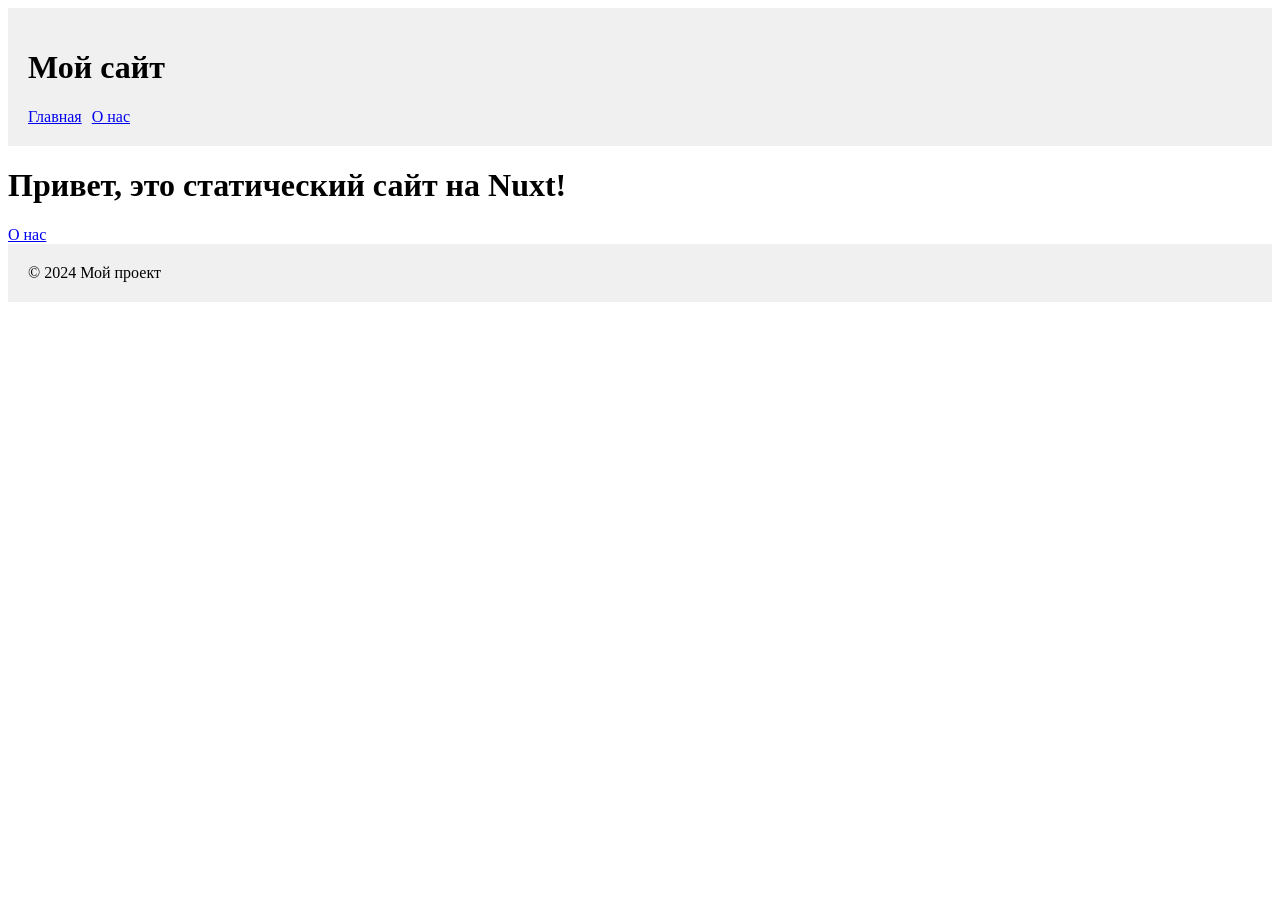
==== commit 03690757: "Next comm2" ====
--- a/index.html
+++ b/index.html
@@ -1,12 +1,110 @@
 <!DOCTYPE html><html><head><meta charset="utf-8">
 <meta name="viewport" content="width=device-width, initial-scale=1">
+<style id="nuxt-ui-colors">@layer base {
+  :root {
+  --ui-color-primary-50: var(--color-green-50, oklch(98.2% 0.018 155.826));
+  --ui-color-primary-100: var(--color-green-100, oklch(96.2% 0.044 156.743));
+  --ui-color-primary-200: var(--color-green-200, oklch(92.5% 0.084 155.995));
+  --ui-color-primary-300: var(--color-green-300, oklch(87.1% 0.15 154.449));
+  --ui-color-primary-400: var(--color-green-400, oklch(79.2% 0.209 151.711));
+  --ui-color-primary-500: var(--color-green-500, oklch(72.3% 0.219 149.579));
+  --ui-color-primary-600: var(--color-green-600, oklch(62.7% 0.194 149.214));
+  --ui-color-primary-700: var(--color-green-700, oklch(52.7% 0.154 150.069));
+  --ui-color-primary-800: var(--color-green-800, oklch(44.8% 0.119 151.328));
+  --ui-color-primary-900: var(--color-green-900, oklch(39.3% 0.095 152.535));
+  --ui-color-primary-950: var(--color-green-950, oklch(26.6% 0.065 152.934));
+  --ui-color-secondary-50: var(--color-blue-50, oklch(97% 0.014 254.604));
+  --ui-color-secondary-100: var(--color-blue-100, oklch(93.2% 0.032 255.585));
+  --ui-color-secondary-200: var(--color-blue-200, oklch(88.2% 0.059 254.128));
+  --ui-color-secondary-300: var(--color-blue-300, oklch(80.9% 0.105 251.813));
+  --ui-color-secondary-400: var(--color-blue-400, oklch(70.7% 0.165 254.624));
+  --ui-color-secondary-500: var(--color-blue-500, oklch(62.3% 0.214 259.815));
+  --ui-color-secondary-600: var(--color-blue-600, oklch(54.6% 0.245 262.881));
+  --ui-color-secondary-700: var(--color-blue-700, oklch(48.8% 0.243 264.376));
+  --ui-color-secondary-800: var(--color-blue-800, oklch(42.4% 0.199 265.638));
+  --ui-color-secondary-900: var(--color-blue-900, oklch(37.9% 0.146 265.522));
+  --ui-color-secondary-950: var(--color-blue-950, oklch(28.2% 0.091 267.935));
+  --ui-color-success-50: var(--color-green-50, oklch(98.2% 0.018 155.826));
+  --ui-color-success-100: var(--color-green-100, oklch(96.2% 0.044 156.743));
+  --ui-color-success-200: var(--color-green-200, oklch(92.5% 0.084 155.995));
+  --ui-color-success-300: var(--color-green-300, oklch(87.1% 0.15 154.449));
+  --ui-color-success-400: var(--color-green-400, oklch(79.2% 0.209 151.711));
+  --ui-color-success-500: var(--color-green-500, oklch(72.3% 0.219 149.579));
+  --ui-color-success-600: var(--color-green-600, oklch(62.7% 0.194 149.214));
+  --ui-color-success-700: var(--color-green-700, oklch(52.7% 0.154 150.069));
+  --ui-color-success-800: var(--color-green-800, oklch(44.8% 0.119 151.328));
+  --ui-color-success-900: var(--color-green-900, oklch(39.3% 0.095 152.535));
+  --ui-color-success-950: var(--color-green-950, oklch(26.6% 0.065 152.934));
+  --ui-color-info-50: var(--color-blue-50, oklch(97% 0.014 254.604));
+  --ui-color-info-100: var(--color-blue-100, oklch(93.2% 0.032 255.585));
+  --ui-color-info-200: var(--color-blue-200, oklch(88.2% 0.059 254.128));
+  --ui-color-info-300: var(--color-blue-300, oklch(80.9% 0.105 251.813));
+  --ui-color-info-400: var(--color-blue-400, oklch(70.7% 0.165 254.624));
+  --ui-color-info-500: var(--color-blue-500, oklch(62.3% 0.214 259.815));
+  --ui-color-info-600: var(--color-blue-600, oklch(54.6% 0.245 262.881));
+  --ui-color-info-700: var(--color-blue-700, oklch(48.8% 0.243 264.376));
+  --ui-color-info-800: var(--color-blue-800, oklch(42.4% 0.199 265.638));
+  --ui-color-info-900: var(--color-blue-900, oklch(37.9% 0.146 265.522));
+  --ui-color-info-950: var(--color-blue-950, oklch(28.2% 0.091 267.935));
+  --ui-color-warning-50: var(--color-yellow-50, oklch(98.7% 0.026 102.212));
+  --ui-color-warning-100: var(--color-yellow-100, oklch(97.3% 0.071 103.193));
+  --ui-color-warning-200: var(--color-yellow-200, oklch(94.5% 0.129 101.54));
+  --ui-color-warning-300: var(--color-yellow-300, oklch(90.5% 0.182 98.111));
+  --ui-color-warning-400: var(--color-yellow-400, oklch(85.2% 0.199 91.936));
+  --ui-color-warning-500: var(--color-yellow-500, oklch(79.5% 0.184 86.047));
+  --ui-color-warning-600: var(--color-yellow-600, oklch(68.1% 0.162 75.834));
+  --ui-color-warning-700: var(--color-yellow-700, oklch(55.4% 0.135 66.442));
+  --ui-color-warning-800: var(--color-yellow-800, oklch(47.6% 0.114 61.907));
+  --ui-color-warning-900: var(--color-yellow-900, oklch(42.1% 0.095 57.708));
+  --ui-color-warning-950: var(--color-yellow-950, oklch(28.6% 0.066 53.813));
+  --ui-color-error-50: var(--color-red-50, oklch(97.1% 0.013 17.38));
+  --ui-color-error-100: var(--color-red-100, oklch(93.6% 0.032 17.717));
+  --ui-color-error-200: var(--color-red-200, oklch(88.5% 0.062 18.334));
+  --ui-color-error-300: var(--color-red-300, oklch(80.8% 0.114 19.571));
+  --ui-color-error-400: var(--color-red-400, oklch(70.4% 0.191 22.216));
+  --ui-color-error-500: var(--color-red-500, oklch(63.7% 0.237 25.331));
+  --ui-color-error-600: var(--color-red-600, oklch(57.7% 0.245 27.325));
+  --ui-color-error-700: var(--color-red-700, oklch(50.5% 0.213 27.518));
+  --ui-color-error-800: var(--color-red-800, oklch(44.4% 0.177 26.899));
+  --ui-color-error-900: var(--color-red-900, oklch(39.6% 0.141 25.723));
+  --ui-color-error-950: var(--color-red-950, oklch(25.8% 0.092 26.042));
+  --ui-color-neutral-50: var(--color-slate-50, oklch(98.4% 0.003 247.858));
+  --ui-color-neutral-100: var(--color-slate-100, oklch(96.8% 0.007 247.896));
+  --ui-color-neutral-200: var(--color-slate-200, oklch(92.9% 0.013 255.508));
+  --ui-color-neutral-300: var(--color-slate-300, oklch(86.9% 0.022 252.894));
+  --ui-color-neutral-400: var(--color-slate-400, oklch(70.4% 0.04 256.788));
+  --ui-color-neutral-500: var(--color-slate-500, oklch(55.4% 0.046 257.417));
+  --ui-color-neutral-600: var(--color-slate-600, oklch(44.6% 0.043 257.281));
+  --ui-color-neutral-700: var(--color-slate-700, oklch(37.2% 0.044 257.287));
+  --ui-color-neutral-800: var(--color-slate-800, oklch(27.9% 0.041 260.031));
+  --ui-color-neutral-900: var(--color-slate-900, oklch(20.8% 0.042 265.755));
+  --ui-color-neutral-950: var(--color-slate-950, oklch(12.9% 0.042 264.695));
+  }
+  :root, .light {
+  --ui-primary: var(--ui-color-primary-500);
+  --ui-secondary: var(--ui-color-secondary-500);
+  --ui-success: var(--ui-color-success-500);
+  --ui-info: var(--ui-color-info-500);
+  --ui-warning: var(--ui-color-warning-500);
+  --ui-error: var(--ui-color-error-500);
+  }
+  .dark {
+  --ui-primary: var(--ui-color-primary-400);
+  --ui-secondary: var(--ui-color-secondary-400);
+  --ui-success: var(--ui-color-success-400);
+  --ui-info: var(--ui-color-info-400);
+  --ui-warning: var(--ui-color-warning-400);
+  --ui-error: var(--ui-color-error-400);
+  }
+}</style>
+<style>footer,header{background:#f0f0f0;padding:20px}nav a{margin-right:10px}</style>
+<link rel="preload" as="fetch" crossorigin="anonymous" href="/nordwell/_payload.json?acab0892-0418-4b47-9dfc-7612fa5c89ad">
 <link rel="modulepreload" as="script" crossorigin href="/nordwell/_nuxt/CX6xQ8uG.js">
-<link rel="prefetch" as="style" crossorigin href="/nordwell/_nuxt/default.Yqtw6ic4.css">
-<link rel="prefetch" as="script" crossorigin href="/nordwell/_nuxt/CyPhbFZt.js">
-<link rel="prefetch" as="script" crossorigin href="/nordwell/_nuxt/BsMzR3Hf.js">
-<link rel="prefetch" as="style" crossorigin href="/nordwell/_nuxt/error-404.aNCZ2L4y.css">
+<link rel="modulepreload" as="script" crossorigin href="/nordwell/_nuxt/CyPhbFZt.js">
+<link rel="modulepreload" as="script" crossorigin href="/nordwell/_nuxt/BsMzR3Hf.js">
+<link rel="modulepreload" as="script" crossorigin href="/nordwell/_nuxt/CJGVLqI5.js">
+<link rel="preload" as="fetch" fetchpriority="low" crossorigin="anonymous" href="/nordwell/_nuxt/builds/meta/acab0892-0418-4b47-9dfc-7612fa5c89ad.json">
 <link rel="prefetch" as="script" crossorigin href="/nordwell/_nuxt/C3izX2Ju.js">
-<link rel="prefetch" as="style" crossorigin href="/nordwell/_nuxt/error-500.JESWioAZ.css">
 <link rel="prefetch" as="script" crossorigin href="/nordwell/_nuxt/Diljeyx1.js">
-<script type="module" src="/nordwell/_nuxt/CX6xQ8uG.js" crossorigin></script><script>"use strict";(()=>{const t=window,e=document.documentElement,c=["dark","light"],n=getStorageValue("localStorage","nuxt-color-mode")||"system";let i=n==="system"?u():n;const r=e.getAttribute("data-color-mode-forced");r&&(i=r),l(i),t["__NUXT_COLOR_MODE__"]={preference:n,value:i,getColorScheme:u,addColorScheme:l,removeColorScheme:d};function l(o){const s=""+o+"",a="";e.classList?e.classList.add(s):e.className+=" "+s,a&&e.setAttribute("data-"+a,o)}function d(o){const s=""+o+"",a="";e.classList?e.classList.remove(s):e.className=e.className.replace(new RegExp(s,"g"),""),a&&e.removeAttribute("data-"+a)}function f(o){return t.matchMedia("(prefers-color-scheme"+o+")")}function u(){if(t.matchMedia&&f("").media!=="not all"){for(const o of c)if(f(":"+o).matches)return o}return"light"}})();function getStorageValue(t,e){switch(t){case"localStorage":return window.localStorage.getItem(e);case"sessionStorage":return window.sessionStorage.getItem(e);case"cookie":return getCookie(e);default:return null}}function getCookie(t){const c=("; "+window.document.cookie).split("; "+t+"=");if(c.length===2)return c.pop()?.split(";").shift()}</script></head><body><div id="__nuxt" class="isolate"></div><div id="teleports"></div><script type="application/json" data-nuxt-data="nuxt-app" data-ssr="false" id="__NUXT_DATA__">[{"prerenderedAt":1,"serverRendered":2},1744187846016,false]</script>
-<script>window.__NUXT__={};window.__NUXT__.config={public:{},app:{baseURL:"/nordwell/",buildId:"e391e91e-3732-4ed6-9519-671e7251a832",buildAssetsDir:"/_nuxt/",cdnURL:""}}</script></body></html>+<script type="module" src="/nordwell/_nuxt/CX6xQ8uG.js" crossorigin></script><script>"use strict";(()=>{const t=window,e=document.documentElement,c=["dark","light"],n=getStorageValue("localStorage","nuxt-color-mode")||"system";let i=n==="system"?u():n;const r=e.getAttribute("data-color-mode-forced");r&&(i=r),l(i),t["__NUXT_COLOR_MODE__"]={preference:n,value:i,getColorScheme:u,addColorScheme:l,removeColorScheme:d};function l(o){const s=""+o+"",a="";e.classList?e.classList.add(s):e.className+=" "+s,a&&e.setAttribute("data-"+a,o)}function d(o){const s=""+o+"",a="";e.classList?e.classList.remove(s):e.className=e.className.replace(new RegExp(s,"g"),""),a&&e.removeAttribute("data-"+a)}function f(o){return t.matchMedia("(prefers-color-scheme"+o+")")}function u(){if(t.matchMedia&&f("").media!=="not all"){for(const o of c)if(f(":"+o).matches)return o}return"light"}})();function getStorageValue(t,e){switch(t){case"localStorage":return window.localStorage.getItem(e);case"sessionStorage":return window.sessionStorage.getItem(e);case"cookie":return getCookie(e);default:return null}}function getCookie(t){const c=("; "+window.document.cookie).split("; "+t+"=");if(c.length===2)return c.pop()?.split(";").shift()}</script></head><body><div id="__nuxt" class="isolate"><div><div><header><h1>Мой сайт</h1><nav><a aria-current="page" href="/nordwell/" class="router-link-active router-link-exact-active">Главная</a><a href="/nordwell/about" class="">О нас</a></nav></header><main><!--[--><div><h1>Привет, это статический сайт на Nuxt!</h1><a href="/nordwell/about" class="">О нас</a></div><!--]--></main><footer>© 2024 Мой проект</footer></div></div></div><div id="teleports"></div><script type="application/json" data-nuxt-data="nuxt-app" data-ssr="true" id="__NUXT_DATA__" data-src="/nordwell/_payload.json?acab0892-0418-4b47-9dfc-7612fa5c89ad">[{"state":1,"once":7,"_errors":8,"serverRendered":5,"path":10,"prerenderedAt":11},["Reactive",2],{"$scolor-mode":3},{"preference":4,"value":4,"unknown":5,"forced":6},"system",true,false,["Set"],["ShallowReactive",9],{},"/",1744188212378]</script>
+<script>window.__NUXT__={};window.__NUXT__.config={public:{},app:{baseURL:"/nordwell/",buildId:"acab0892-0418-4b47-9dfc-7612fa5c89ad",buildAssetsDir:"/_nuxt/",cdnURL:""}}</script></body></html>
